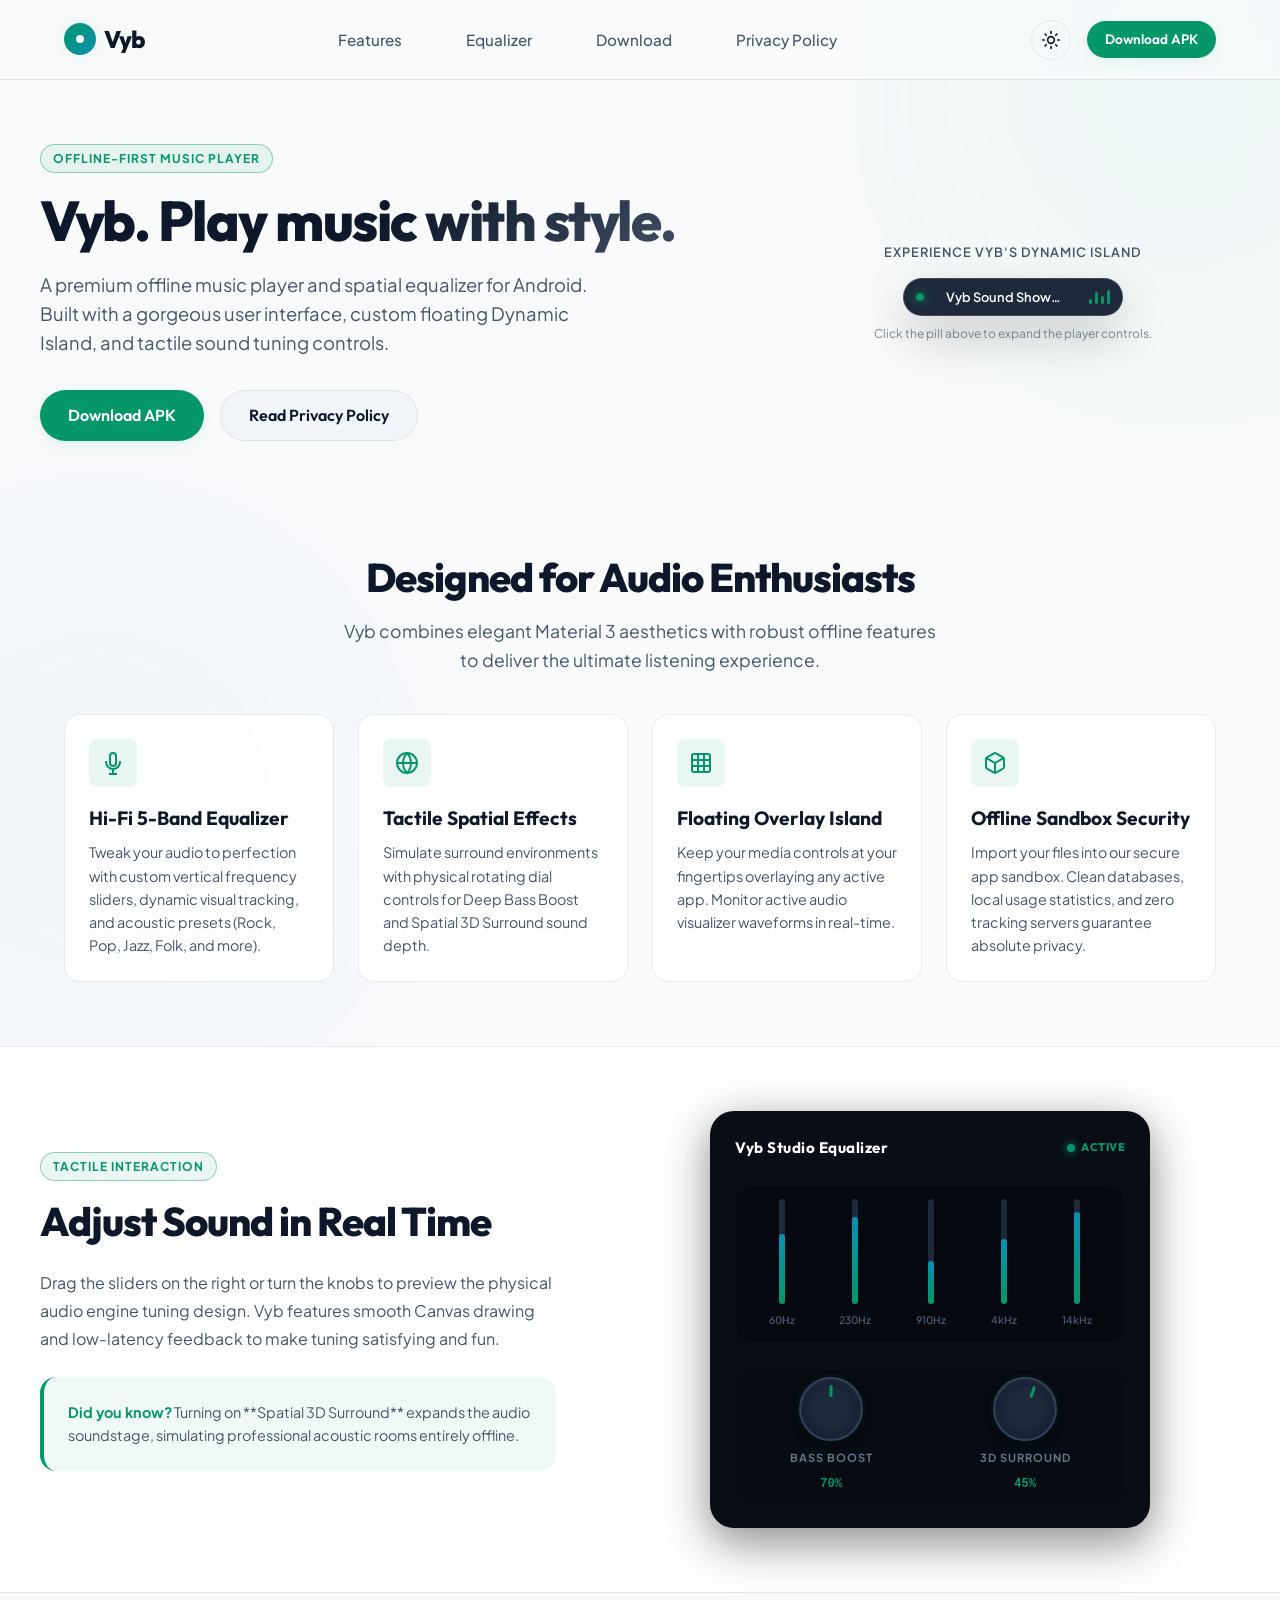
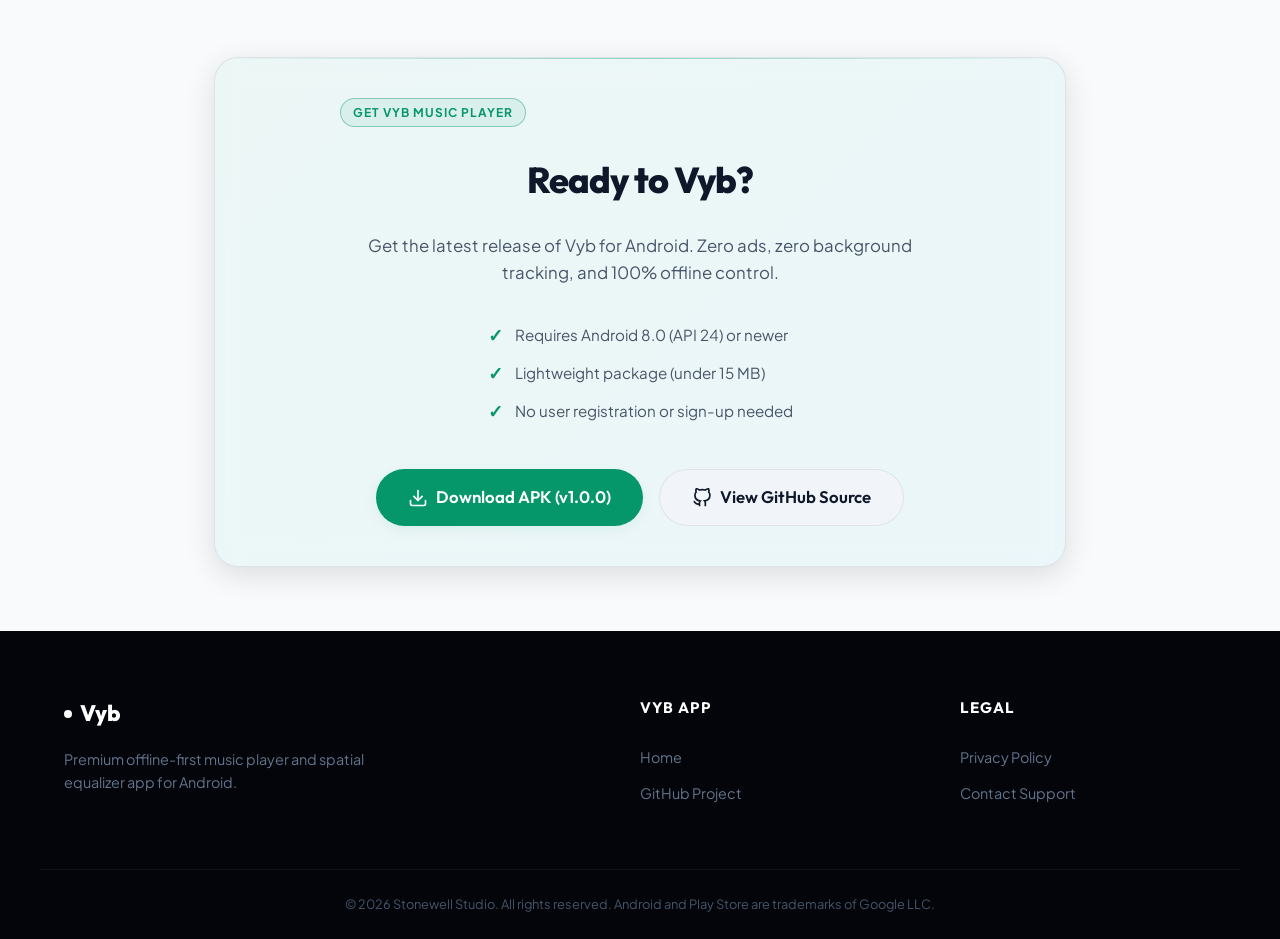
==== website/index.html @ 32787258 "feat: added landing page" ====
<!DOCTYPE html>
<html lang="en">
<head>
  <meta charset="UTF-8">
  <meta name="viewport" content="width=device-width, initial-scale=1.0">
  <title>Vyb - Sleek Offline Music Player for Android</title>
  <meta name="description" content="Experience premium offline audio playback on Android with Vyb. Features a custom system-wide Dynamic Island, 5-band EQ, 3D spatial surround, and smart local storage.">
  <link rel="preconnect" href="https://fonts.googleapis.com">
  <link rel="preconnect" href="https://fonts.gstatic.com" crossorigin>
  <link href="https://fonts.googleapis.com/css2?family=Outfit:wght@300;400;500;600;700;800&family=Plus+Jakarta+Sans:wght@300;400;500;600;700&display=swap" rel="stylesheet">
  <link rel="stylesheet" href="styles.css">
</head>
<body class="dark-theme">
  <!-- Glowing Background Accents -->
  <div class="glow-bg glow-primary" id="glow-primary"></div>
  <div class="glow-bg glow-secondary" id="glow-secondary"></div>

  <!-- Header Navigation -->
  <header class="site-header">
    <div class="nav-container">
      <a href="#" class="logo-container" id="logo-link">
        <div class="logo-icon">
          <span class="logo-dot"></span>
        </div>
        <span class="logo-text">Vyb</span>
      </a>
      <nav class="main-nav" aria-label="Main Navigation">
        <ul class="nav-links">
          <li><a href="#features" class="nav-link">Features</a></li>
          <li><a href="#interactive-eq" class="nav-link">Equalizer</a></li>
          <li><a href="#download" class="nav-link">Download</a></li>
          <li><a href="privacy.html" class="nav-link">Privacy Policy</a></li>
        </ul>
      </nav>
      <div class="nav-actions">
        <button id="theme-toggle" class="theme-toggle-btn" aria-label="Toggle Theme" title="Toggle Light/Dark Mode">
          <svg class="sun-icon" viewBox="0 0 24 24" fill="none" stroke="currentColor" stroke-width="2" stroke-linecap="round" stroke-linejoin="round">
            <circle cx="12" cy="12" r="4"></circle>
            <path d="M12 2v2M12 20v2M4.93 4.93l1.41 1.41M17.66 17.66l1.41 1.41M2 12h2M20 12h2M6.34 17.66l-1.41 1.41M19.07 4.93l-1.41 1.41"></path>
          </svg>
          <svg class="moon-icon" viewBox="0 0 24 24" fill="none" stroke="currentColor" stroke-width="2" stroke-linecap="round" stroke-linejoin="round">
            <path d="M12 3a6 6 0 0 0 9 9 9 9 0 1 1-9-9Z"></path>
          </svg>
        </button>
        <a href="#download" class="btn btn-primary btn-sm header-cta">Download APK</a>
      </div>
    </div>
  </header>

  <main class="main-content">
    <!-- Hero Section -->
    <section class="hero-section">
      <div class="hero-container">
        <div class="hero-text-content">
          <div class="badge">OFFLINE-FIRST MUSIC PLAYER</div>
          <h1 class="hero-title">Vyb. Play music with style.</h1>
          <p class="hero-subtitle">A premium offline music player and spatial equalizer for Android. Built with a gorgeous user interface, custom floating Dynamic Island, and tactile sound tuning controls.</p>
          <div class="hero-actions" style="display: flex; gap: var(--spacing-sm); margin-top: var(--spacing-sm);">
            <a href="#download" class="btn btn-primary btn-sm" style="padding: 12px 28px; font-size: 1rem;">Download APK</a>
            <a href="privacy.html" class="btn btn-secondary btn-sm" style="padding: 12px 28px; font-size: 1rem;">Read Privacy Policy</a>
          </div>
        </div>

        <!-- Dynamic Island Interactive Widget -->
        <div class="interactive-widget-container">
          <div class="widget-label">Experience Vyb's Dynamic Island</div>
          <div class="dynamic-island-wrapper">
            <div id="dynamic-island" class="dynamic-island compact" tabindex="0" role="button" aria-expanded="false" aria-label="Vyb Dynamic Island Player Controls">
              <!-- Compact State Content -->
              <div class="island-content compact-view">
                <span class="playing-dot"></span>
                <span class="now-playing-title">Vyb Sound Showcase.mp3</span>
                <div class="waveform">
                  <span class="bar bar-1"></span>
                  <span class="bar bar-2"></span>
                  <span class="bar bar-3"></span>
                  <span class="bar bar-4"></span>
                </div>
              </div>
              
              <!-- Expanded State Content -->
              <div class="island-content expanded-view">
                <div class="track-info">
                  <div class="track-artwork">
                    <svg viewBox="0 0 24 24" fill="none" stroke="currentColor" stroke-width="2" stroke-linecap="round" stroke-linejoin="round">
                      <path d="M9 18V5l12-2v13"></path>
                      <circle cx="6" cy="18" r="3"></circle>
                      <circle cx="18" cy="16" r="3"></circle>
                    </svg>
                  </div>
                  <div class="track-details">
                    <div class="track-title-expanded">Vyb Sound Showcase</div>
                    <div class="track-artist-expanded">Stonewell Studio</div>
                  </div>
                </div>
                
                <div class="playback-progress-container">
                  <span class="progress-time current">0:45</span>
                  <div class="progress-bar-track">
                    <div class="progress-bar-fill" style="width: 35%;"></div>
                  </div>
                  <span class="progress-time total">2:15</span>
                </div>

                <div class="player-controls">
                  <button class="player-btn" aria-label="Previous Track">
                    <svg viewBox="0 0 24 24" fill="none" stroke="currentColor" stroke-width="2" stroke-linecap="round" stroke-linejoin="round"><polygon points="19 20 9 12 19 4 19 20"></polygon><line x1="5" y1="19" x2="5" y2="5"></line></svg>
                  </button>
                  <button id="widget-play-pause" class="player-btn play-btn" aria-label="Play/Pause">
                    <svg class="play-icon" viewBox="0 0 24 24" fill="none" stroke="currentColor" stroke-width="2" stroke-linecap="round" stroke-linejoin="round"><polygon points="5 3 19 12 5 21 5 3"></polygon></svg>
                    <svg class="pause-icon hidden" viewBox="0 0 24 24" fill="none" stroke="currentColor" stroke-width="2" stroke-linecap="round" stroke-linejoin="round"><rect x="6" y="4" width="4" height="16"></rect><rect x="14" y="4" width="4" height="16"></rect></svg>
                  </button>
                  <button class="player-btn" aria-label="Next Track">
                    <svg viewBox="0 0 24 24" fill="none" stroke="currentColor" stroke-width="2" stroke-linecap="round" stroke-linejoin="round"><polygon points="5 4 15 12 5 20 5 4"></polygon><line x1="19" y1="5" x2="19" y2="19"></line></svg>
                  </button>
                </div>
              </div>
            </div>
            <p class="island-instruction">Click the pill above to expand the player controls.</p>
          </div>
        </div>
      </div>
    </section>

    <!-- Key Features Section -->
    <section id="features" class="landing-section" style="max-width: 1200px; margin: var(--spacing-xl) auto; padding: 0 var(--spacing-md);">
      <div style="text-align: center; margin-bottom: var(--spacing-lg);">
        <h2 style="font-family: var(--font-heading); font-size: 2.5rem; font-weight: 800; letter-spacing: -1px; margin-bottom: var(--spacing-xs);">Designed for Audio Enthusiasts</h2>
        <p style="color: var(--text-secondary); font-size: 1.1rem; max-width: 600px; margin: 0 auto;">Vyb combines elegant Material 3 aesthetics with robust offline features to deliver the ultimate listening experience.</p>
      </div>

      <div class="features-grid">
        <div class="feature-card">
          <div class="feature-icon">
            <svg viewBox="0 0 24 24" fill="none" stroke="currentColor" stroke-width="2"><path d="M12 2a3 3 0 0 0-3 3v7a3 3 0 0 0 6 0V5a3 3 0 0 0-3-3Z"></path><path d="M19 10v1a7 7 0 0 1-14 0v-1M12 19v4M8 23h8"></path></svg>
          </div>
          <h3>Hi-Fi 5-Band Equalizer</h3>
          <p>Tweak your audio to perfection with custom vertical frequency sliders, dynamic visual tracking, and acoustic presets (Rock, Pop, Jazz, Folk, and more).</p>
        </div>

        <div class="feature-card">
          <div class="feature-icon">
            <svg viewBox="0 0 24 24" fill="none" stroke="currentColor" stroke-width="2"><circle cx="12" cy="12" r="10"></circle><path d="M12 2a15.3 15.3 0 0 1 4 10 15.3 15.3 0 0 1-4 10 15.3 15.3 0 0 1-4-10 15.3 15.3 0 0 1 4-10z"></path><path d="M2 12h20"></path></svg>
          </div>
          <h3>Tactile Spatial Effects</h3>
          <p>Simulate surround environments with physical rotating dial controls for Deep Bass Boost and Spatial 3D Surround sound depth.</p>
        </div>

        <div class="feature-card">
          <div class="feature-icon">
            <svg viewBox="0 0 24 24" fill="none" stroke="currentColor" stroke-width="2"><rect x="3" y="3" width="18" height="18" rx="2" ry="2"></rect><line x1="9" y1="3" x2="9" y2="21"></line><line x1="15" y1="3" x2="15" y2="21"></line><line x1="3" y1="9" x2="21" y2="9"></line><line x1="3" y1="15" x2="21" y2="15"></line></svg>
          </div>
          <h3>Floating Overlay Island</h3>
          <p>Keep your media controls at your fingertips overlaying any active app. Monitor active audio visualizer waveforms in real-time.</p>
        </div>

        <div class="feature-card">
          <div class="feature-icon">
            <svg viewBox="0 0 24 24" fill="none" stroke="currentColor" stroke-width="2"><path d="M21 16V8a2 2 0 0 0-1-1.73l-7-4a2 2 0 0 0-2 0l-7 4A2 2 0 0 0 3 8v8a2 2 0 0 0 1 1.73l7 4a2 2 0 0 0 2 0l7-4A2 2 0 0 0 21 16z"></path><polyline points="3.27 6.96 12 12.01 20.73 6.96"></polyline><line x1="12" y1="22.08" x2="12" y2="12"></line></svg>
          </div>
          <h3>Offline Sandbox Security</h3>
          <p>Import your files into our secure app sandbox. Clean databases, local usage statistics, and zero tracking servers guarantee absolute privacy.</p>
        </div>
      </div>
    </section>

    <!-- Interactive Tuning Showcase -->
    <section id="interactive-eq" class="landing-section" style="background-color: var(--bg-card); border-top: 1px solid var(--border-color); border-bottom: 1px solid var(--border-color); padding: var(--spacing-xl) var(--spacing-md);">
      <div style="max-width: 1200px; margin: 0 auto; display: grid; grid-template-columns: 1fr 1.2fr; gap: var(--spacing-xl); align-items: center;">
        <div>
          <div class="badge">TACTILE INTERACTION</div>
          <h2 style="font-family: var(--font-heading); font-size: 2.5rem; font-weight: 800; letter-spacing: -1px; margin-top: var(--spacing-xs); margin-bottom: var(--spacing-sm);">Adjust Sound in Real Time</h2>
          <p style="color: var(--text-secondary); margin-bottom: var(--spacing-sm); line-height: 1.75;">Drag the sliders on the right or turn the knobs to preview the physical audio engine tuning design. Vyb features smooth Canvas drawing and low-latency feedback to make tuning satisfying and fun.</p>
          
          <div class="callout callout-info" style="margin-top: var(--spacing-md);">
            <strong>Did you know?</strong> Turning on **Spatial 3D Surround** expands the audio soundstage, simulating professional acoustic rooms entirely offline.
          </div>
        </div>

        <!-- Interactive EQ Console Widget -->
        <div class="eq-console-wrapper">
          <div class="eq-console">
            <div class="eq-console-header">
              <span>Vyb Studio Equalizer</span>
              <div class="eq-led-indicators">
                <span class="led led-active"></span>
                <span class="led-text">ACTIVE</span>
              </div>
            </div>

            <!-- Sliders -->
            <div class="eq-sliders-container">
              <div class="eq-slider-column">
                <div class="slider-track-vertical">
                  <input type="range" class="eq-slider" min="-12" max="12" value="4" orient="vertical" aria-label="60 Hertz Equalizer Slider">
                  <div class="slider-fill-vertical" style="height: 66.6%;"></div>
                </div>
                <span class="slider-label">60Hz</span>
              </div>

              <div class="eq-slider-column">
                <div class="slider-track-vertical">
                  <input type="range" class="eq-slider" min="-12" max="12" value="8" orient="vertical" aria-label="230 Hertz Equalizer Slider">
                  <div class="slider-fill-vertical" style="height: 83.3%;"></div>
                </div>
                <span class="slider-label">230Hz</span>
              </div>

              <div class="eq-slider-column">
                <div class="slider-track-vertical">
                  <input type="range" class="eq-slider" min="-12" max="12" value="-2" orient="vertical" aria-label="910 Hertz Equalizer Slider">
                  <div class="slider-fill-vertical" style="height: 41.6%;"></div>
                </div>
                <span class="slider-label">910Hz</span>
              </div>

              <div class="eq-slider-column">
                <div class="slider-track-vertical">
                  <input type="range" class="eq-slider" min="-12" max="12" value="3" orient="vertical" aria-label="4 KiloHertz Equalizer Slider">
                  <div class="slider-fill-vertical" style="height: 62.5%;"></div>
                </div>
                <span class="slider-label">4kHz</span>
              </div>

              <div class="eq-slider-column">
                <div class="slider-track-vertical">
                  <input type="range" class="eq-slider" min="-12" max="12" value="9" orient="vertical" aria-label="14 KiloHertz Equalizer Slider">
                  <div class="slider-fill-vertical" style="height: 87.5%;"></div>
                </div>
                <span class="slider-label">14kHz</span>
              </div>
            </div>

            <!-- Knobs -->
            <div class="eq-knobs-container">
              <div class="eq-knob-wrapper">
                <div class="rotary-knob-container">
                  <div class="rotary-knob" id="bass-knob" tabindex="0" role="slider" aria-valuenow="70" aria-valuemin="0" aria-valuemax="100" aria-label="Deep Bass Boost Knob">
                    <div class="knob-pointer"></div>
                  </div>
                  <div class="knob-glow"></div>
                </div>
                <span class="knob-title">BASS BOOST</span>
                <span class="knob-value" id="bass-value">70%</span>
              </div>

              <div class="eq-knob-wrapper">
                <div class="rotary-knob-container">
                  <div class="rotary-knob" id="spatial-knob" tabindex="0" role="slider" aria-valuenow="45" aria-valuemin="0" aria-valuemax="100" aria-label="Spatial 3D Surround Knob">
                    <div class="knob-pointer" style="transform: rotate(18deg);"></div>
                  </div>
                  <div class="knob-glow"></div>
                </div>
                <span class="knob-title">3D SURROUND</span>
                <span class="knob-value" id="spatial-value">45%</span>
              </div>
            </div>
          </div>
        </div>
      </div>
    </section>

    <!-- Download Section -->
    <section id="download" class="landing-section" style="max-width: 900px; margin: var(--spacing-xl) auto; padding: 0 var(--spacing-md);">
      <div class="download-container-card">
        <div class="download-content">
          <div class="badge">GET VYB MUSIC PLAYER</div>
          <h2>Ready to Vyb?</h2>
          <p>Get the latest release of Vyb for Android. Zero ads, zero background tracking, and 100% offline control.</p>
          
          <div class="download-features-bullets">
            <div class="bullet-item">
              <span class="bullet-check">✓</span>
              <span>Requires Android 8.0 (API 24) or newer</span>
            </div>
            <div class="bullet-item">
              <span class="bullet-check">✓</span>
              <span>Lightweight package (under 15 MB)</span>
            </div>
            <div class="bullet-item">
              <span class="bullet-check">✓</span>
              <span>No user registration or sign-up needed</span>
            </div>
          </div>

          <div class="download-buttons-group">
            <a href="https://github.com/stonewellstudio/vyb/releases/latest" class="btn btn-primary" style="padding: 14px 32px; font-size: 1.05rem;">
              <svg viewBox="0 0 24 24" fill="none" stroke="currentColor" stroke-width="2" stroke-linecap="round" stroke-linejoin="round" class="btn-icon" style="width: 20px; height: 20px;">
                <path d="M21 15v4a2 2 0 0 1-2 2H5a2 2 0 0 1-2-2v-4"></path>
                <polyline points="7 10 12 15 17 10"></polyline>
                <line x1="12" y1="15" x2="12" y2="3"></line>
              </svg>
              Download APK (v1.0.0)
            </a>
            <a href="https://github.com/stonewellstudio/vyb" target="_blank" rel="noopener" class="btn btn-secondary" style="padding: 14px 32px; font-size: 1.05rem;">
              <svg viewBox="0 0 24 24" fill="none" stroke="currentColor" stroke-width="2" class="btn-icon" style="width: 20px; height: 20px;"><path d="M9 19c-5 1.5-5-2.5-7-3m14 6v-3.87a3.37 3.37 0 0 0-.94-2.61c3.14-.35 6.44-1.54 6.44-7A5.44 5.44 0 0 0 20 4.77 5.07 5.07 0 0 0 19.91 1S18.73.65 16 2.48a13.38 13.38 0 0 0-7 0C6.27.65 5.09 1 5.09 1A5.07 5.07 0 0 0 5 4.77a5.44 5.44 0 0 0-1.5 3.78c0 5.42 3.3 6.61 6.44 7A3.37 3.37 0 0 0 9 18.13V22"></path></svg>
              View GitHub Source
            </a>
          </div>
        </div>
      </div>
    </section>
  </main>

  <footer class="site-footer">
    <div class="footer-container">
      <div class="footer-brand">
        <div class="footer-logo">
          <span class="logo-dot"></span>
          <span>Vyb</span>
        </div>
        <p class="footer-desc">Premium offline-first music player and spatial equalizer app for Android.</p>
      </div>
      <div class="footer-links-group">
        <h4 class="footer-title">Vyb App</h4>
        <ul class="footer-links">
          <li><a href="#">Home</a></li>
          <li><a href="https://github.com/stonewellstudio/vyb" target="_blank" rel="noopener">GitHub Project</a></li>
        </ul>
      </div>
      <div class="footer-links-group">
        <h4 class="footer-title">Legal</h4>
        <ul class="footer-links">
          <li><a href="privacy.html">Privacy Policy</a></li>
          <li><a href="privacy.html#contact">Contact Support</a></li>
        </ul>
      </div>
    </div>
    <div class="footer-bottom">
      <p>&copy; 2026 Stonewell Studio. All rights reserved. Android and Play Store are trademarks of Google LLC.</p>
    </div>
  </footer>

  <script src="app.js"></script>
</body>
</html>
---- website/styles.css ----
/* ==========================================================================
   Vyb Privacy Policy Stylesheet
   ========================================================================== */

/* Design Tokens & Theme Variables */
:root {
  /* Font Families */
  --font-heading: 'Outfit', sans-serif;
  --font-body: 'Plus Jakarta Sans', sans-serif;

  /* Spacing */
  --spacing-xs: 0.5rem;
  --spacing-sm: 1rem;
  --spacing-md: 1.5rem;
  --spacing-lg: 2.5rem;
  --spacing-xl: 4rem;

  /* Transitions */
  --transition-fast: 0.2s cubic-bezier(0.4, 0, 0.2, 1);
  --transition-normal: 0.3s cubic-bezier(0.4, 0, 0.2, 1);
  --transition-slow: 0.5s cubic-bezier(0.4, 0, 0.2, 1);

  /* Borders & Shadows */
  --border-radius-sm: 8px;
  --border-radius-md: 16px;
  --border-radius-lg: 24px;
  --border-radius-pill: 9999px;
  
  --shadow-sm: 0 2px 8px rgba(0, 0, 0, 0.05);
  --shadow-md: 0 8px 30px rgba(0, 0, 0, 0.12);
  --shadow-lg: 0 20px 50px rgba(0, 0, 0, 0.2);
}

/* Dark Theme Variables */
body.dark-theme {
  --bg-primary: #070a13;
  --bg-secondary: rgba(13, 19, 33, 0.7);
  --bg-tertiary: #131b2e;
  --bg-card: rgba(18, 26, 47, 0.4);
  --text-primary: #f8fafc;
  --text-secondary: #94a3b8;
  --accent-color: #10b981; /* Vyb Emerald Glow */
  --accent-secondary: #06b6d4; /* Cosmic Blue */
  --accent-glow: rgba(16, 185, 129, 0.15);
  --border-color: rgba(255, 255, 255, 0.06);
  --border-focus: rgba(16, 185, 129, 0.4);
  --header-bg: rgba(7, 10, 19, 0.75);
  --glow-1: rgba(16, 185, 129, 0.12);
  --glow-2: rgba(6, 182, 212, 0.12);
  --island-bg: #000000;
  --callout-info-bg: rgba(16, 185, 129, 0.05);
  --callout-warning-bg: rgba(245, 158, 11, 0.05);
  --warning-color: #f59e0b;
}

/* Light Theme Variables */
body.light-theme {
  --bg-primary: #f8fafc;
  --bg-secondary: rgba(255, 255, 255, 0.7);
  --bg-tertiary: #f1f5f9;
  --bg-card: rgba(255, 255, 255, 0.8);
  --text-primary: #0f172a;
  --text-secondary: #475569;
  --accent-color: #059669; /* Rich Emerald */
  --accent-secondary: #0891b2; /* Darker Cosmic Blue */
  --accent-glow: rgba(5, 150, 105, 0.08);
  --border-color: rgba(15, 23, 42, 0.08);
  --border-focus: rgba(5, 150, 105, 0.4);
  --header-bg: rgba(248, 250, 252, 0.8);
  --glow-1: rgba(5, 150, 105, 0.05);
  --glow-2: rgba(8, 145, 178, 0.05);
  --island-bg: #1e293b;
  --callout-info-bg: rgba(5, 150, 105, 0.05);
  --callout-warning-bg: rgba(217, 119, 6, 0.05);
  --warning-color: #d97706;
}

/* Base Styles & Reset */
* {
  box-sizing: border-box;
  margin: 0;
  padding: 0;
}

html {
  scroll-behavior: smooth;
  font-size: 16px;
}

body {
  font-family: var(--font-body);
  background-color: var(--bg-primary);
  color: var(--text-primary);
  line-height: 1.6;
  overflow-x: hidden;
  transition: background-color var(--transition-normal), color var(--transition-normal);
  padding-top: 80px; /* Header spacing */
}

/* Glow Background Elements */
.glow-bg {
  position: fixed;
  width: 500px;
  height: 500px;
  border-radius: 50%;
  filter: blur(120px);
  z-index: -1;
  pointer-events: none;
  opacity: 0.8;
  transition: background-color var(--transition-slow);
}

.glow-primary {
  top: -150px;
  right: -150px;
  background-color: var(--glow-1);
}

.glow-secondary {
  bottom: -150px;
  left: -150px;
  background-color: var(--glow-2);
}

/* Header & Navigation */
.site-header {
  position: fixed;
  top: 0;
  left: 0;
  right: 0;
  height: 80px;
  background-color: var(--header-bg);
  backdrop-filter: blur(16px);
  -webkit-backdrop-filter: blur(16px);
  border-bottom: 1px solid var(--border-color);
  z-index: 1000;
  transition: background-color var(--transition-normal), border-color var(--transition-normal);
}

.nav-container {
  max-width: 1200px;
  height: 100%;
  margin: 0 auto;
  padding: 0 var(--spacing-md);
  display: flex;
  justify-content: space-between;
  align-items: center;
}

.logo-container {
  display: flex;
  align-items: center;
  gap: var(--spacing-xs);
  text-decoration: none;
  color: var(--text-primary);
}

.logo-icon {
  width: 32px;
  height: 32px;
  border-radius: 50%;
  background: linear-gradient(135deg, var(--accent-color), var(--accent-secondary));
  position: relative;
  display: flex;
  align-items: center;
  justify-content: center;
  box-shadow: 0 0 15px var(--accent-glow);
}

.logo-dot {
  width: 8px;
  height: 8px;
  background-color: var(--bg-primary);
  border-radius: 50%;
}

.logo-text {
  font-family: var(--font-heading);
  font-weight: 800;
  font-size: 1.5rem;
  letter-spacing: -0.5px;
}

.main-nav {
  display: flex;
  align-items: center;
}

.nav-links {
  display: flex;
  gap: var(--spacing-lg);
  list-style: none;
}

.nav-link {
  color: var(--text-secondary);
  text-decoration: none;
  font-weight: 500;
  font-size: 0.95rem;
  transition: color var(--transition-fast);
  padding: 6px 12px;
  border-radius: var(--border-radius-sm);
}

.nav-link:hover {
  color: var(--text-primary);
  background-color: rgba(255, 255, 255, 0.04);
}

.nav-actions {
  display: flex;
  align-items: center;
  gap: var(--spacing-sm);
}

/* Theme Toggle Button */
.theme-toggle-btn {
  background: none;
  border: 1px solid var(--border-color);
  width: 40px;
  height: 40px;
  border-radius: 50%;
  cursor: pointer;
  display: flex;
  align-items: center;
  justify-content: center;
  color: var(--text-primary);
  transition: all var(--transition-fast);
}

.theme-toggle-btn:hover {
  border-color: var(--accent-color);
  background-color: var(--accent-glow);
  color: var(--accent-color);
}

.theme-toggle-btn svg {
  width: 20px;
  height: 20px;
}

body.dark-theme .sun-icon {
  display: none;
}
body.light-theme .moon-icon {
  display: none;
}

/* Buttons */
.btn {
  display: inline-flex;
  align-items: center;
  justify-content: center;
  font-family: var(--font-heading);
  font-weight: 600;
  text-decoration: none;
  border-radius: var(--border-radius-pill);
  cursor: pointer;
  transition: all var(--transition-fast);
  border: none;
}

.btn-primary {
  background-color: var(--accent-color);
  color: #ffffff;
  box-shadow: 0 4px 14px var(--accent-glow);
}

.btn-primary:hover {
  transform: translateY(-2px);
  box-shadow: 0 6px 20px rgba(16, 185, 129, 0.3);
  filter: brightness(1.1);
}

.btn-secondary {
  background-color: var(--bg-tertiary);
  color: var(--text-primary);
  border: 1px solid var(--border-color);
}

.btn-secondary:hover {
  background-color: var(--border-color);
  border-color: var(--text-secondary);
}

.btn-sm {
  padding: 8px 18px;
  font-size: 0.85rem;
}

.btn-block {
  display: flex;
  width: 100%;
  padding: 12px;
}

.btn-icon {
  width: 18px;
  height: 18px;
  margin-right: 8px;
}

/* Hero Section */
.hero-section {
  padding: var(--spacing-xl) var(--spacing-md) var(--spacing-lg);
  position: relative;
}

.hero-container {
  max-width: 1200px;
  margin: 0 auto;
  display: grid;
  grid-template-columns: 1.2fr 0.8fr;
  align-items: center;
  gap: var(--spacing-xl);
}

.hero-text-content {
  display: flex;
  flex-direction: column;
  gap: var(--spacing-sm);
}

.badge {
  display: inline-flex;
  align-self: flex-start;
  background-color: var(--accent-glow);
  color: var(--accent-color);
  border: 1px solid var(--border-focus);
  padding: 4px 12px;
  border-radius: var(--border-radius-pill);
  font-size: 0.75rem;
  font-weight: 700;
  text-transform: uppercase;
  letter-spacing: 1px;
}

.hero-title {
  font-family: var(--font-heading);
  font-size: 3.5rem;
  font-weight: 800;
  line-height: 1.15;
  letter-spacing: -1.5px;
  background: linear-gradient(135deg, var(--text-primary) 50%, var(--text-secondary));
  -webkit-background-clip: text;
  -webkit-text-fill-color: transparent;
}

.hero-subtitle {
  font-size: 1.15rem;
  color: var(--text-secondary);
  max-width: 550px;
}

.meta-info {
  display: flex;
  align-items: center;
  gap: var(--spacing-xs);
  font-size: 0.85rem;
  color: var(--text-secondary);
  margin-top: var(--spacing-sm);
}

.divider {
  opacity: 0.3;
}

/* Dynamic Island Interactive Widget */
.interactive-widget-container {
  display: flex;
  flex-direction: column;
  align-items: center;
  justify-content: center;
  gap: var(--spacing-sm);
}

.widget-label {
  font-size: 0.8rem;
  text-transform: uppercase;
  letter-spacing: 1px;
  color: var(--text-secondary);
  font-weight: 600;
}

.dynamic-island-wrapper {
  display: flex;
  flex-direction: column;
  align-items: center;
  width: 100%;
}

.dynamic-island {
  width: 220px;
  height: 38px;
  background-color: var(--island-bg);
  border-radius: var(--border-radius-pill);
  border: 1px solid rgba(255, 255, 255, 0.15);
  box-shadow: var(--shadow-lg), 0 0 0 4px rgba(255, 255, 255, 0.03);
  overflow: hidden;
  transition: all var(--transition-slow);
  cursor: pointer;
  user-select: none;
  outline: none;
}

.dynamic-island:hover {
  transform: scale(1.02);
  box-shadow: var(--shadow-lg), 0 0 15px var(--accent-glow);
}

.dynamic-island:focus-visible {
  border-color: var(--accent-color);
}

/* Compact State */
.island-content.compact-view {
  width: 100%;
  height: 100%;
  display: flex;
  align-items: center;
  justify-content: space-between;
  padding: 0 12px;
  opacity: 1;
  transition: opacity var(--transition-fast);
}

.playing-dot {
  width: 8px;
  height: 8px;
  background-color: var(--accent-color);
  border-radius: 50%;
  box-shadow: 0 0 10px var(--accent-color);
  animation: pulse-dot 1.5s infinite ease-in-out;
}

.now-playing-title {
  color: #ffffff;
  font-size: 0.8rem;
  font-weight: 600;
  max-width: 120px;
  white-space: nowrap;
  overflow: hidden;
  text-overflow: ellipsis;
}

.waveform {
  display: flex;
  align-items: flex-end;
  gap: 3px;
  height: 14px;
}

.waveform .bar {
  width: 3px;
  height: 100%;
  background-color: var(--accent-color);
  border-radius: 3px;
  transform-origin: bottom;
  animation: bounce 0.8s ease-in-out infinite alternate;
}

.waveform.paused .bar {
  animation-play-state: paused;
  height: 3px !important;
}

.waveform .bar-1 { animation-delay: 0.1s; height: 40%; }
.waveform .bar-2 { animation-delay: 0.4s; height: 90%; }
.waveform .bar-3 { animation-delay: 0.2s; height: 60%; }
.waveform .bar-4 { animation-delay: 0.5s; height: 100%; }

/* Expanded State */
.dynamic-island.expanded {
  width: 320px;
  height: 180px;
  border-radius: var(--border-radius-md);
  padding: var(--spacing-sm);
  cursor: default;
}

.dynamic-island.expanded:hover {
  transform: none;
}

.island-content.expanded-view {
  display: flex;
  flex-direction: column;
  height: 100%;
  justify-content: space-between;
  opacity: 0;
  pointer-events: none;
  transition: opacity var(--transition-fast);
}

.dynamic-island.expanded .island-content.compact-view {
  display: none;
  opacity: 0;
}

.dynamic-island.expanded .island-content.expanded-view {
  opacity: 1;
  pointer-events: auto;
}

.track-info {
  display: flex;
  align-items: center;
  gap: 12px;
}

.track-artwork {
  width: 48px;
  height: 48px;
  background-color: #1e293b;
  border-radius: var(--border-radius-sm);
  display: flex;
  align-items: center;
  justify-content: center;
  color: var(--accent-color);
  border: 1px solid rgba(255, 255, 255, 0.1);
}

.track-artwork svg {
  width: 24px;
  height: 24px;
}

.track-details {
  display: flex;
  flex-direction: column;
}

.track-title-expanded {
  color: #ffffff;
  font-family: var(--font-heading);
  font-weight: 700;
  font-size: 0.95rem;
}

.track-artist-expanded {
  color: #94a3b8;
  font-size: 0.8rem;
}

.playback-progress-container {
  display: flex;
  align-items: center;
  gap: 8px;
  width: 100%;
}

.progress-time {
  font-size: 0.7rem;
  color: #64748b;
  font-family: monospace;
}

.progress-bar-track {
  flex: 1;
  height: 4px;
  background-color: #334155;
  border-radius: 2px;
  position: relative;
  overflow: hidden;
}

.progress-bar-fill {
  height: 100%;
  background: linear-gradient(90deg, var(--accent-color), var(--accent-secondary));
  border-radius: 2px;
  width: 0;
  transition: width 1s linear;
}

.player-controls {
  display: flex;
  align-items: center;
  justify-content: center;
  gap: var(--spacing-md);
}

.player-btn {
  background: none;
  border: none;
  color: #94a3b8;
  cursor: pointer;
  display: flex;
  align-items: center;
  justify-content: center;
  transition: color var(--transition-fast), transform var(--transition-fast);
}

.player-btn:hover {
  color: #ffffff;
  transform: scale(1.1);
}

.player-btn svg {
  width: 20px;
  height: 20px;
}

.player-btn.play-btn {
  width: 36px;
  height: 36px;
  border-radius: 50%;
  background-color: #ffffff;
  color: #000000;
}

.player-btn.play-btn:hover {
  background-color: var(--accent-color);
  color: #ffffff;
  transform: scale(1.08);
}

.player-btn.play-btn svg {
  width: 16px;
  height: 16px;
}

.hidden {
  display: none !important;
}

.island-instruction {
  font-size: 0.75rem;
  color: var(--text-secondary);
  margin-top: 8px;
  opacity: 0.7;
}

/* Two-column Layout styling */
.policy-layout {
  max-width: 1200px;
  margin: var(--spacing-lg) auto;
  padding: 0 var(--spacing-md);
  display: grid;
  grid-template-columns: 280px 1fr;
  gap: var(--spacing-xl);
}

/* Sidebar Navigation */
.sidebar-navigation {
  position: relative;
}

.sticky-card {
  position: sticky;
  top: 100px;
  background-color: var(--bg-secondary);
  border: 1px solid var(--border-color);
  border-radius: var(--border-radius-md);
  padding: var(--spacing-md);
  backdrop-filter: blur(12px);
  -webkit-backdrop-filter: blur(12px);
  display: flex;
  flex-direction: column;
  gap: var(--spacing-md);
  box-shadow: var(--shadow-sm);
}

.sidebar-title {
  font-family: var(--font-heading);
  font-size: 1.15rem;
  font-weight: 700;
  letter-spacing: -0.5px;
}

.toc-list {
  list-style: none;
  display: flex;
  flex-direction: column;
  gap: 8px;
}

.toc-link {
  color: var(--text-secondary);
  text-decoration: none;
  font-size: 0.9rem;
  font-weight: 500;
  display: block;
  padding: 8px 12px;
  border-radius: var(--border-radius-sm);
  transition: all var(--transition-fast);
  border-left: 2px solid transparent;
}

.toc-link:hover {
  color: var(--text-primary);
  background-color: rgba(255, 255, 255, 0.03);
}

.toc-link.active {
  color: var(--accent-color);
  background-color: var(--accent-glow);
  border-left-color: var(--accent-color);
  font-weight: 600;
}

/* Search Bar styling */
.search-container {
  position: relative;
  margin-bottom: var(--spacing-md);
  display: flex;
  align-items: center;
}

.search-icon {
  position: absolute;
  left: 16px;
  width: 18px;
  height: 18px;
  color: var(--text-secondary);
  pointer-events: none;
}

#policy-search {
  width: 100%;
  padding: 14px 44px 14px 48px;
  background-color: var(--bg-secondary);
  border: 1px solid var(--border-color);
  border-radius: var(--border-radius-md);
  color: var(--text-primary);
  font-family: var(--font-body);
  font-size: 0.95rem;
  transition: all var(--transition-fast);
  backdrop-filter: blur(12px);
  -webkit-backdrop-filter: blur(12px);
}

#policy-search:focus {
  outline: none;
  border-color: var(--accent-color);
  box-shadow: 0 0 0 3px var(--accent-glow);
}

.clear-search-btn {
  position: absolute;
  right: 16px;
  background: none;
  border: none;
  color: var(--text-secondary);
  font-size: 1.5rem;
  cursor: pointer;
  display: flex;
  align-items: center;
  justify-content: center;
}

.clear-search-btn:hover {
  color: var(--text-primary);
}

.search-status {
  padding: 8px 12px;
  background-color: var(--bg-tertiary);
  border: 1px solid var(--border-color);
  border-radius: var(--border-radius-sm);
  font-size: 0.85rem;
  margin-bottom: var(--spacing-md);
  color: var(--text-secondary);
}

/* Policy Content Cards */
.policy-sections-wrapper {
  display: flex;
  flex-direction: column;
  gap: var(--spacing-lg);
}

.policy-section {
  background-color: var(--bg-card);
  border: 1px solid var(--border-color);
  border-radius: var(--border-radius-md);
  padding: var(--spacing-lg);
  display: flex;
  gap: var(--spacing-md);
  transition: all var(--transition-normal);
}

.policy-section:hover {
  border-color: rgba(255, 255, 255, 0.12);
  transform: translateY(-2px);
}

.section-icon-wrapper {
  width: 44px;
  height: 44px;
  border-radius: var(--border-radius-sm);
  background-color: var(--accent-glow);
  color: var(--accent-color);
  display: flex;
  align-items: center;
  justify-content: center;
  flex-shrink: 0;
}

.section-icon-wrapper svg {
  width: 22px;
  height: 22px;
}

.section-content {
  display: flex;
  flex-direction: column;
  gap: var(--spacing-sm);
}

.section-content h2 {
  font-family: var(--font-heading);
  font-size: 1.5rem;
  font-weight: 700;
  letter-spacing: -0.5px;
}

.section-content p {
  color: var(--text-secondary);
  font-size: 0.95rem;
  line-height: 1.7;
}

.section-content p strong {
  color: var(--text-primary);
}

/* Lists styling */
.styled-list {
  list-style: none;
  display: flex;
  flex-direction: column;
  gap: var(--spacing-sm);
  margin-top: 4px;
}

.styled-list li {
  position: relative;
  padding-left: 20px;
  color: var(--text-secondary);
  font-size: 0.95rem;
}

.styled-list li::before {
  content: "";
  position: absolute;
  left: 0;
  top: 10px;
  width: 6px;
  height: 6px;
  border-radius: 50%;
  background-color: var(--accent-color);
}

.styled-list strong {
  color: var(--text-primary);
}

/* Callout Elements */
.callout {
  padding: var(--spacing-md);
  border-radius: var(--border-radius-md);
  border-left: 4px solid;
  margin: var(--spacing-sm) 0;
  font-size: 0.9rem;
}

.callout-info {
  background-color: var(--callout-info-bg);
  border-left-color: var(--accent-color);
  color: var(--text-secondary);
}

.callout-info strong {
  color: var(--accent-color);
}

.callout-warning {
  background-color: var(--callout-warning-bg);
  border-left-color: var(--warning-color);
  color: var(--text-secondary);
}

.callout-warning strong {
  color: var(--warning-color);
}

/* Permission Card grid */
.permission-grid {
  display: grid;
  grid-template-columns: 1fr;
  gap: var(--spacing-sm);
  margin-top: var(--spacing-sm);
}

.permission-card {
  background-color: var(--bg-primary);
  border: 1px solid var(--border-color);
  border-radius: var(--border-radius-sm);
  padding: var(--spacing-md);
  display: flex;
  flex-direction: column;
  gap: var(--spacing-xs);
}

.permission-header {
  display: flex;
  justify-content: space-between;
  align-items: center;
}

.permission-header h3 {
  font-size: 1rem;
  font-weight: 700;
  order: 1;
}

.permission-badge {
  order: 2;
  font-size: 0.7rem;
  font-weight: 700;
  text-transform: uppercase;
  color: var(--accent-color);
  background-color: var(--accent-glow);
  padding: 2px 8px;
  border-radius: var(--border-radius-pill);
}

.permission-card p {
  font-size: 0.85rem;
}

/* Contact Card styling */
.contact-card {
  background-color: var(--bg-primary);
  border: 1px solid var(--border-color);
  border-radius: var(--border-radius-md);
  padding: var(--spacing-md);
  display: flex;
  flex-direction: column;
  gap: var(--spacing-sm);
  margin-top: 4px;
}

.contact-item {
  display: flex;
  justify-content: space-between;
  border-bottom: 1px solid var(--border-color);
  padding-bottom: var(--spacing-xs);
}

.contact-item:last-child {
  border-bottom: none;
  padding-bottom: 0;
}

.contact-label {
  font-weight: 600;
  color: var(--text-primary);
  font-size: 0.9rem;
}

.contact-value {
  color: var(--text-secondary);
  font-size: 0.9rem;
}

.contact-value a {
  color: var(--accent-color);
  text-decoration: none;
  font-weight: 600;
}

.contact-value a:hover {
  text-decoration: underline;
}

/* Highlight search effect */
.highlight {
  background-color: rgba(245, 158, 11, 0.3);
  color: var(--text-primary);
  border-radius: 2px;
  padding: 0 2px;
}

/* FAQs Section with Accordion */
.faqs-section {
  max-width: 800px;
  margin: var(--spacing-xl) auto;
  padding: 0 var(--spacing-md);
}

.section-header-center {
  text-align: center;
  margin-bottom: var(--spacing-lg);
  display: flex;
  flex-direction: column;
  gap: var(--spacing-xs);
}

.faq-section-title {
  font-family: var(--font-heading);
  font-size: 2.25rem;
  font-weight: 800;
  letter-spacing: -1px;
}

.faq-section-subtitle {
  color: var(--text-secondary);
  font-size: 1.05rem;
}

.accordion-container {
  display: flex;
  flex-direction: column;
  gap: var(--spacing-sm);
}

.accordion-item {
  background-color: var(--bg-card);
  border: 1px solid var(--border-color);
  border-radius: var(--border-radius-md);
  overflow: hidden;
  transition: border-color var(--transition-normal);
}

.accordion-item:hover {
  border-color: rgba(255, 255, 255, 0.12);
}

.accordion-trigger {
  width: 100%;
  padding: var(--spacing-md);
  background: none;
  border: none;
  color: var(--text-primary);
  text-align: left;
  font-family: var(--font-heading);
  font-size: 1.05rem;
  font-weight: 600;
  display: flex;
  justify-content: space-between;
  align-items: center;
  cursor: pointer;
  outline: none;
}

.accordion-trigger:focus-visible {
  background-color: var(--accent-glow);
}

.chevron-icon {
  width: 20px;
  height: 20px;
  color: var(--text-secondary);
  transition: transform var(--transition-normal);
}

.accordion-trigger[aria-expanded="true"] .chevron-icon {
  transform: rotate(180deg);
  color: var(--accent-color);
}

.accordion-content {
  max-height: 0;
  overflow: hidden;
  transition: max-height var(--transition-normal) ease-out;
  background-color: rgba(0, 0, 0, 0.1);
}

.accordion-content p {
  padding: var(--spacing-md);
  color: var(--text-secondary);
  font-size: 0.95rem;
  line-height: 1.6;
}

/* Site Footer */
.site-footer {
  background-color: #03050a;
  border-top: 1px solid var(--border-color);
  padding: var(--spacing-xl) 0 var(--spacing-md);
  margin-top: var(--spacing-xl);
}

.footer-container {
  max-width: 1200px;
  margin: 0 auto;
  padding: 0 var(--spacing-md);
  display: grid;
  grid-template-columns: 2fr 1fr 1fr;
  gap: var(--spacing-xl);
  margin-bottom: var(--spacing-xl);
}

.footer-brand {
  display: flex;
  flex-direction: column;
  gap: var(--spacing-sm);
}

.footer-logo {
  display: flex;
  align-items: center;
  gap: var(--spacing-xs);
  font-family: var(--font-heading);
  font-weight: 800;
  font-size: 1.4rem;
  color: #ffffff;
}

.footer-desc {
  color: #64748b;
  font-size: 0.9rem;
  max-width: 320px;
}

.footer-title {
  font-family: var(--font-heading);
  color: #ffffff;
  font-size: 0.95rem;
  font-weight: 700;
  text-transform: uppercase;
  letter-spacing: 1px;
  margin-bottom: var(--spacing-md);
}

.footer-links {
  list-style: none;
  display: flex;
  flex-direction: column;
  gap: 10px;
}

.footer-links a {
  color: #64748b;
  text-decoration: none;
  font-size: 0.9rem;
  transition: color var(--transition-fast);
}

.footer-links a:hover {
  color: #ffffff;
}

.footer-bottom {
  max-width: 1200px;
  margin: 0 auto;
  padding: var(--spacing-md) var(--spacing-md) 0;
  border-top: 1px solid rgba(255, 255, 255, 0.05);
  display: flex;
  justify-content: center;
  text-align: center;
}

.footer-bottom p {
  color: #475569;
  font-size: 0.8rem;
}

/* Animations */
@keyframes bounce {
  0% {
    transform: scaleY(0.3);
  }
  100% {
    transform: scaleY(1);
  }
}

@keyframes pulse-dot {
  0% {
    transform: scale(0.9);
    opacity: 0.6;
  }
  50% {
    transform: scale(1.1);
    opacity: 1;
    box-shadow: 0 0 14px var(--accent-color);
  }
  100% {
    transform: scale(0.9);
    opacity: 0.6;
  }
}

/* Responsive Styles */
@media (max-width: 992px) {
  .hero-container {
    grid-template-columns: 1fr;
    text-align: center;
    gap: var(--spacing-lg);
  }
  
  .badge {
    align-self: center;
  }
  
  .hero-subtitle {
    margin: 0 auto;
  }
  
  .meta-info {
    justify-content: center;
  }
  
  .policy-layout {
    grid-template-columns: 1fr;
  }
  
  .sidebar-navigation {
    display: none; /* Hide TOC on mobile/tablet for simpler UI */
  }
}

@media (max-width: 768px) {
  html {
    font-size: 14px;
  }
  
  body {
    padding-top: 70px;
  }
  
  .site-header {
    height: 70px;
  }
  
  .nav-links {
    display: none; /* simple mobile design */
  }
  
  .hero-title {
    font-size: 2.5rem;
  }
  
  .footer-container {
    grid-template-columns: 1fr;
    gap: var(--spacing-lg);
  }
}

/* Print Styling */
@media print {
  body {
    background-color: #ffffff;
    color: #000000;
    padding-top: 0;
  }
  
  .glow-bg, .site-header, .sidebar-navigation, .search-container, .interactive-widget-container, .theme-toggle-btn, .header-cta, .faqs-section, .site-footer {
    display: none !important;
  }
  
  .policy-layout {
    grid-template-columns: 1fr;
    margin: 0;
    padding: 0;
  }
  
  .policy-section {
    background: none !important;
    border: none !important;
    padding: var(--spacing-sm) 0 !important;
    page-break-inside: avoid;
  }
  
  .section-icon-wrapper {
    display: none !important;
  }
}

/* ==========================================================================
   Landing Page Specific Styles
   ========================================================================== */

/* Features Grid */
.features-grid {
  display: grid;
  grid-template-columns: repeat(auto-fit, minmax(240px, 1fr));
  gap: var(--spacing-md);
  margin-top: var(--spacing-lg);
}

.feature-card {
  background-color: var(--bg-card);
  border: 1px solid var(--border-color);
  border-radius: var(--border-radius-md);
  padding: var(--spacing-md);
  transition: all var(--transition-normal);
  display: flex;
  flex-direction: column;
  gap: var(--spacing-xs);
}

.feature-card:hover {
  border-color: rgba(255, 255, 255, 0.12);
  transform: translateY(-4px);
  box-shadow: var(--shadow-md), 0 0 15px var(--accent-glow);
}

.feature-icon {
  width: 48px;
  height: 48px;
  border-radius: var(--border-radius-sm);
  background-color: var(--accent-glow);
  color: var(--accent-color);
  display: flex;
  align-items: center;
  justify-content: center;
  margin-bottom: var(--spacing-xs);
}

.feature-icon svg {
  width: 24px;
  height: 24px;
}

.feature-card h3 {
  font-family: var(--font-heading);
  font-size: 1.2rem;
  font-weight: 700;
}

.feature-card p {
  color: var(--text-secondary);
  font-size: 0.9rem;
  line-height: 1.6;
}

/* Equalizer Console Demo */
.eq-console-wrapper {
  width: 100%;
  display: flex;
  justify-content: center;
}

.eq-console {
  width: 100%;
  max-width: 440px;
  background-color: #090d16;
  border: 1px solid var(--border-color);
  border-radius: var(--border-radius-lg);
  padding: var(--spacing-md);
  display: flex;
  flex-direction: column;
  gap: var(--spacing-md);
  box-shadow: var(--shadow-lg), 0 10px 40px rgba(0, 0, 0, 0.3);
}

.eq-console-header {
  display: flex;
  justify-content: space-between;
  align-items: center;
  font-family: var(--font-heading);
  font-size: 0.95rem;
  font-weight: 700;
  color: #ffffff;
  letter-spacing: 0.5px;
}

.eq-led-indicators {
  display: flex;
  align-items: center;
  gap: 6px;
}

.led {
  width: 8px;
  height: 8px;
  border-radius: 50%;
  background-color: #475569;
}

.led.led-active {
  background-color: var(--accent-color);
  box-shadow: 0 0 8px var(--accent-color);
  animation: pulse-dot 2s infinite ease-in-out;
}

.led-text {
  font-size: 0.7rem;
  font-weight: 800;
  color: var(--accent-color);
  letter-spacing: 0.5px;
}

.eq-sliders-container {
  display: flex;
  justify-content: space-around;
  height: 160px;
  padding: 14px 10px;
  background-color: rgba(0, 0, 0, 0.25);
  border-radius: var(--border-radius-md);
  border: 1px solid rgba(255, 255, 255, 0.03);
}

.eq-slider-column {
  display: flex;
  flex-direction: column;
  align-items: center;
  gap: 8px;
  height: 100%;
}

.slider-track-vertical {
  flex: 1;
  width: 6px;
  background-color: #1e293b;
  border-radius: 3px;
  position: relative;
  display: flex;
  justify-content: center;
}

.slider-fill-vertical {
  position: absolute;
  bottom: 0;
  left: 0;
  right: 0;
  background: linear-gradient(to top, var(--accent-color), var(--accent-secondary));
  border-radius: 3px;
  pointer-events: none;
}

.eq-slider {
  position: absolute;
  top: 0;
  bottom: 0;
  left: -10px;
  right: -10px;
  width: 26px;
  height: 100%;
  opacity: 0;
  cursor: ns-resize;
  -webkit-appearance: slider-vertical;
  margin: 0;
}

.slider-label {
  font-size: 0.65rem;
  color: var(--text-secondary);
  font-weight: 600;
}

.eq-knobs-container {
  display: flex;
  justify-content: space-around;
  padding: var(--spacing-xs) 0;
  background-color: rgba(0, 0, 0, 0.15);
  border-radius: var(--border-radius-md);
  border: 1px solid rgba(255, 255, 255, 0.02);
}

.eq-knob-wrapper {
  display: flex;
  flex-direction: column;
  align-items: center;
  gap: 8px;
}

.rotary-knob-container {
  position: relative;
  width: 64px;
  height: 64px;
}

.rotary-knob {
  width: 64px;
  height: 64px;
  border-radius: 50%;
  background: radial-gradient(circle, #1e293b 40%, #0f172a 100%);
  border: 2px solid #334155;
  position: relative;
  cursor: grab;
  outline: none;
  box-shadow: inset 0 2px 4px rgba(255, 255, 255, 0.05), 0 4px 10px rgba(0, 0, 0, 0.4);
}

.rotary-knob:active {
  cursor: grabbing;
}

.knob-pointer {
  position: absolute;
  top: 6px;
  left: 50%;
  width: 3px;
  height: 12px;
  background-color: var(--accent-color);
  border-radius: 2px;
  transform: translateX(-50%);
  transform-origin: 1.5px 26px; /* Rotates relative to knob center */
}

.knob-glow {
  position: absolute;
  top: -2px;
  left: -2px;
  right: -2px;
  bottom: -2px;
  border-radius: 50%;
  border: 2px solid var(--accent-color);
  opacity: 0.12;
  pointer-events: none;
  filter: blur(2px);
}

.knob-title {
  font-size: 0.7rem;
  font-weight: 700;
  color: #64748b;
  letter-spacing: 1px;
}

.knob-value {
  font-size: 0.75rem;
  font-weight: 700;
  color: var(--accent-color);
  font-family: monospace;
}

/* Download Card */
.download-container-card {
  background: linear-gradient(135deg, rgba(16, 185, 129, 0.05) 0%, rgba(6, 182, 212, 0.05) 100%);
  border: 1px solid var(--border-color);
  border-radius: var(--border-radius-lg);
  padding: var(--spacing-lg);
  text-align: center;
  backdrop-filter: blur(12px);
  -webkit-backdrop-filter: blur(12px);
  position: relative;
  overflow: hidden;
  box-shadow: var(--shadow-md);
}

.download-container-card::before {
  content: "";
  position: absolute;
  top: 0;
  left: 0;
  right: 0;
  height: 1px;
  background: linear-gradient(90deg, transparent, var(--border-focus), transparent);
}

.download-content {
  display: flex;
  flex-direction: column;
  gap: var(--spacing-md);
  align-items: center;
  max-width: 600px;
  margin: 0 auto;
}

.download-content h2 {
  font-family: var(--font-heading);
  font-size: 2.25rem;
  font-weight: 800;
  letter-spacing: -1px;
}

.download-content p {
  color: var(--text-secondary);
  font-size: 1.05rem;
}

.download-features-bullets {
  display: flex;
  flex-direction: column;
  gap: 10px;
  text-align: left;
  margin: 10px 0;
}

.bullet-item {
  display: flex;
  align-items: center;
  gap: 12px;
  font-size: 0.95rem;
  color: var(--text-secondary);
}

.bullet-check {
  color: var(--accent-color);
  font-weight: 800;
  font-size: 1.1rem;
}

.download-buttons-group {
  display: flex;
  gap: var(--spacing-sm);
  flex-wrap: wrap;
  justify-content: center;
  margin-top: 10px;
}
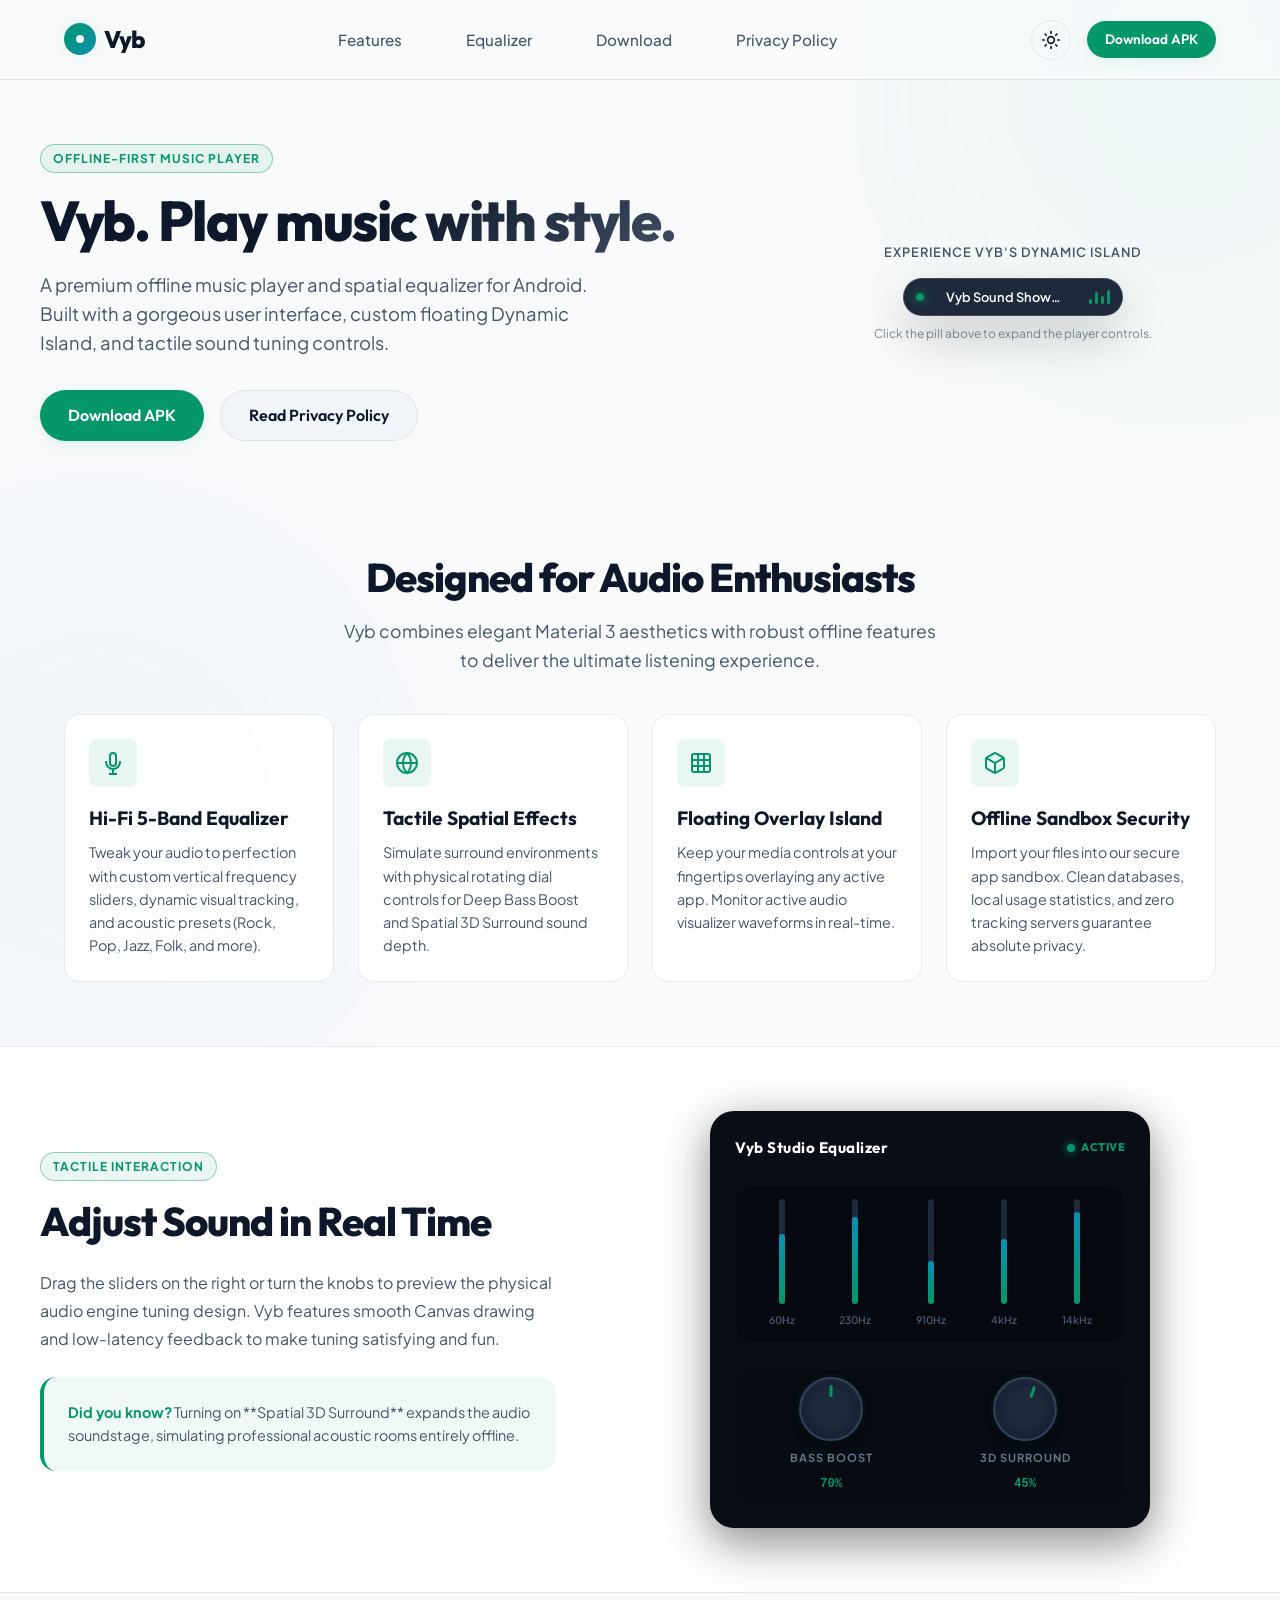
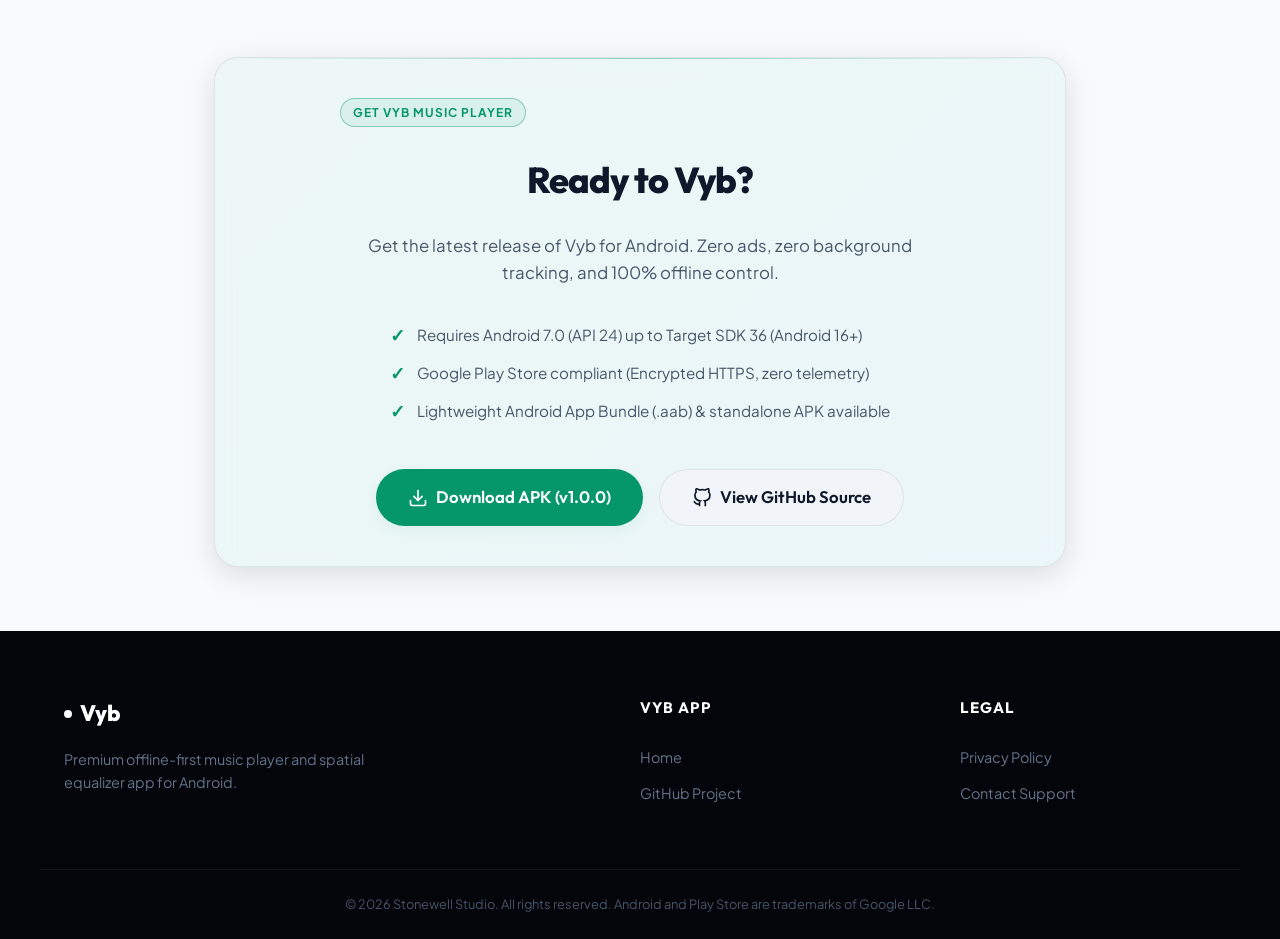
==== commit b305ab50: "refactor: website & privacy" ====
--- a/website/index.html
+++ b/website/index.html
@@ -271,15 +271,15 @@
           <div class="download-features-bullets">
             <div class="bullet-item">
               <span class="bullet-check">✓</span>
-              <span>Requires Android 8.0 (API 24) or newer</span>
+              <span>Requires Android 7.0 (API 24) up to Target SDK 36 (Android 16+)</span>
             </div>
             <div class="bullet-item">
               <span class="bullet-check">✓</span>
-              <span>Lightweight package (under 15 MB)</span>
+              <span>Google Play Store compliant (Encrypted HTTPS, zero telemetry)</span>
             </div>
             <div class="bullet-item">
               <span class="bullet-check">✓</span>
-              <span>No user registration or sign-up needed</span>
+              <span>Lightweight Android App Bundle (.aab) & standalone APK available</span>
             </div>
           </div>
 
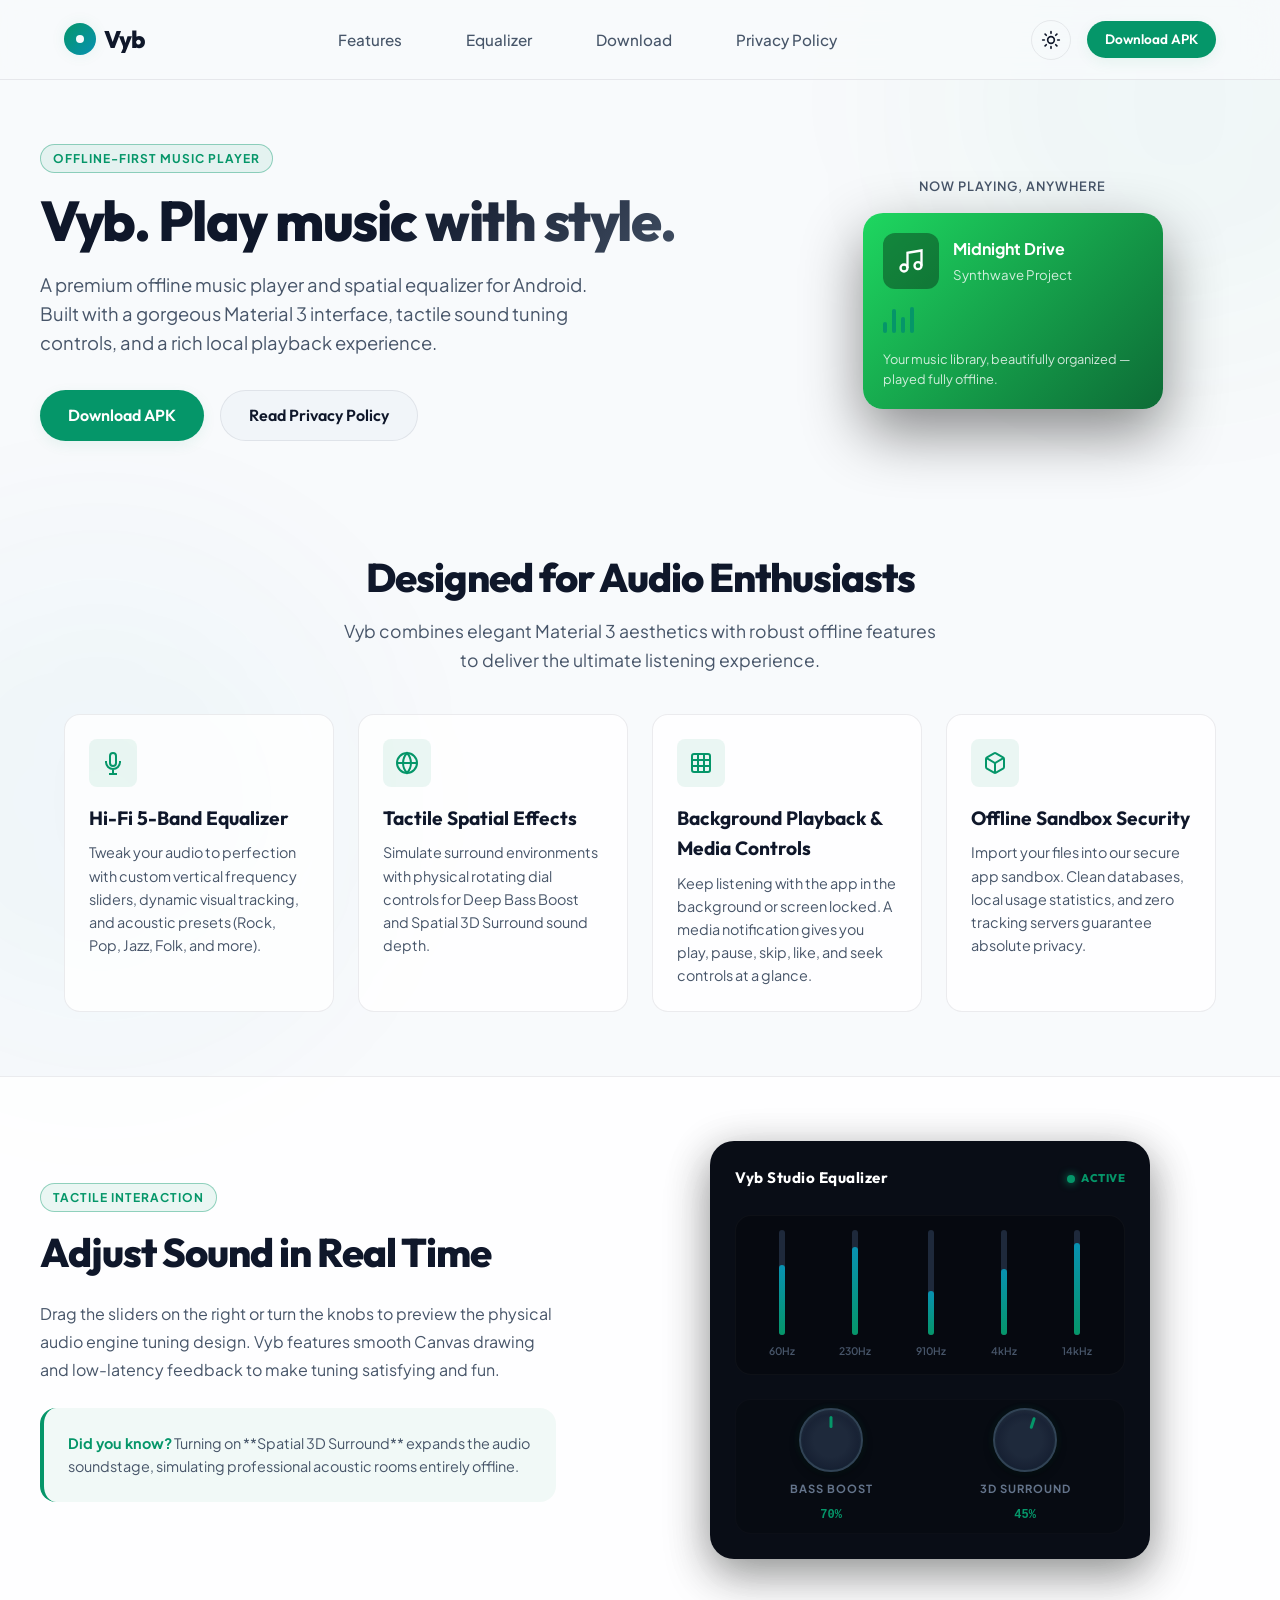
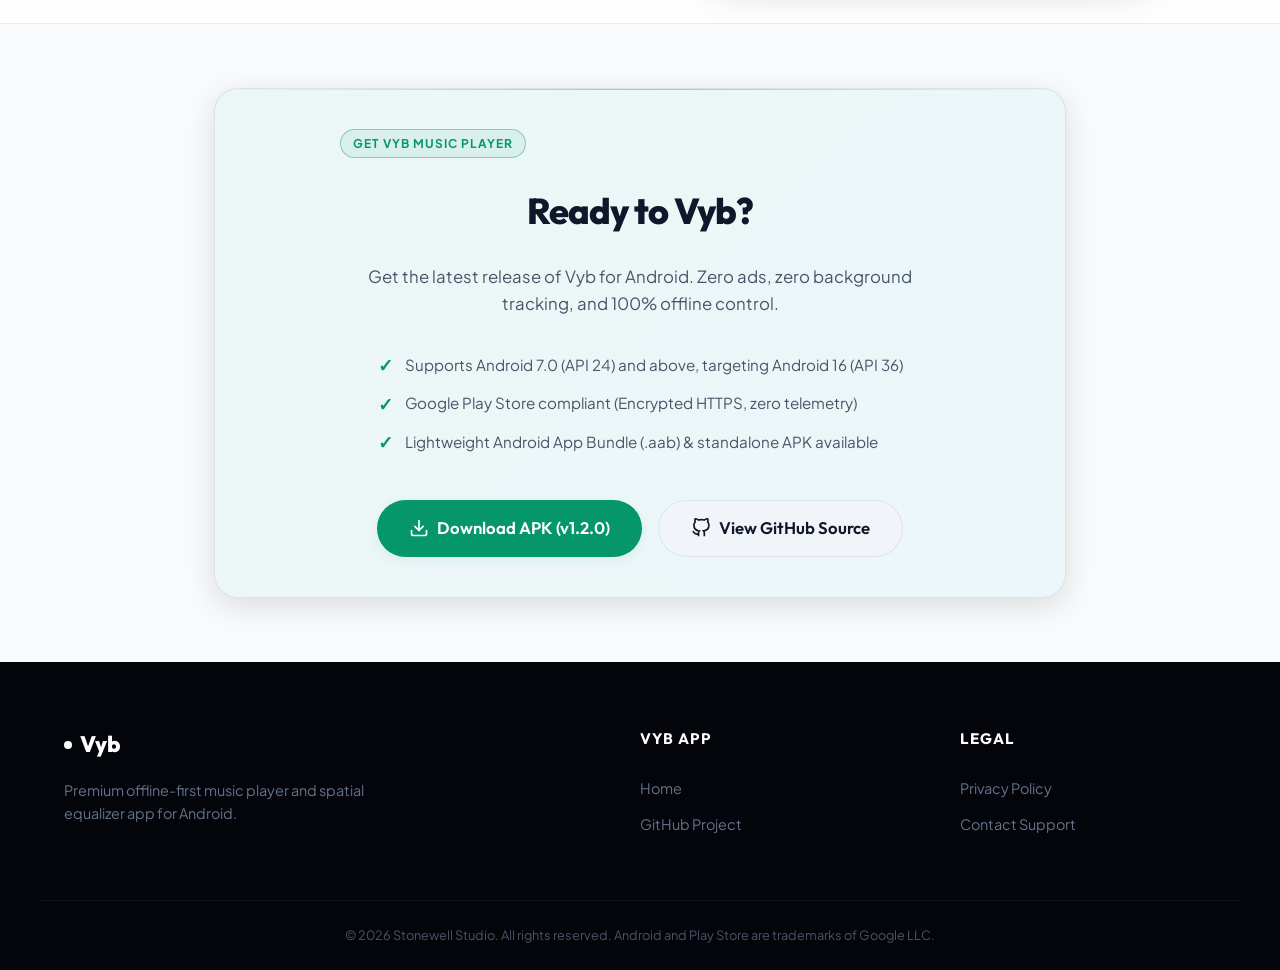
==== commit 50612efe: "refactor: upgrade sdk and fix Play Store policy compliance" ====
--- a/website/index.html
+++ b/website/index.html
@@ -4,7 +4,7 @@
   <meta charset="UTF-8">
   <meta name="viewport" content="width=device-width, initial-scale=1.0">
   <title>Vyb - Sleek Offline Music Player for Android</title>
-  <meta name="description" content="Experience premium offline audio playback on Android with Vyb. Features a custom system-wide Dynamic Island, 5-band EQ, 3D spatial surround, and smart local storage.">
+  <meta name="description" content="Experience premium offline audio playback on Android with Vyb. Features a 5-band EQ, 3D spatial surround, sleep timer, smart playlists, and fully offline local storage.">
   <link rel="preconnect" href="https://fonts.googleapis.com">
   <link rel="preconnect" href="https://fonts.gstatic.com" crossorigin>
   <link href="https://fonts.googleapis.com/css2?family=Outfit:wght@300;400;500;600;700;800&family=Plus+Jakarta+Sans:wght@300;400;500;600;700&display=swap" rel="stylesheet">
@@ -54,69 +54,33 @@
         <div class="hero-text-content">
           <div class="badge">OFFLINE-FIRST MUSIC PLAYER</div>
           <h1 class="hero-title">Vyb. Play music with style.</h1>
-          <p class="hero-subtitle">A premium offline music player and spatial equalizer for Android. Built with a gorgeous user interface, custom floating Dynamic Island, and tactile sound tuning controls.</p>
+          <p class="hero-subtitle">A premium offline music player and spatial equalizer for Android. Built with a gorgeous Material 3 interface, tactile sound tuning controls, and a rich local playback experience.</p>
           <div class="hero-actions" style="display: flex; gap: var(--spacing-sm); margin-top: var(--spacing-sm);">
             <a href="#download" class="btn btn-primary btn-sm" style="padding: 12px 28px; font-size: 1rem;">Download APK</a>
             <a href="privacy.html" class="btn btn-secondary btn-sm" style="padding: 12px 28px; font-size: 1rem;">Read Privacy Policy</a>
           </div>
         </div>
 
-        <!-- Dynamic Island Interactive Widget -->
+        <!-- Now Playing Showcase -->
         <div class="interactive-widget-container">
-          <div class="widget-label">Experience Vyb's Dynamic Island</div>
-          <div class="dynamic-island-wrapper">
-            <div id="dynamic-island" class="dynamic-island compact" tabindex="0" role="button" aria-expanded="false" aria-label="Vyb Dynamic Island Player Controls">
-              <!-- Compact State Content -->
-              <div class="island-content compact-view">
-                <span class="playing-dot"></span>
-                <span class="now-playing-title">Vyb Sound Showcase.mp3</span>
-                <div class="waveform">
-                  <span class="bar bar-1"></span>
-                  <span class="bar bar-2"></span>
-                  <span class="bar bar-3"></span>
-                  <span class="bar bar-4"></span>
-                </div>
-              </div>
-              
-              <!-- Expanded State Content -->
-              <div class="island-content expanded-view">
-                <div class="track-info">
-                  <div class="track-artwork">
-                    <svg viewBox="0 0 24 24" fill="none" stroke="currentColor" stroke-width="2" stroke-linecap="round" stroke-linejoin="round">
-                      <path d="M9 18V5l12-2v13"></path>
-                      <circle cx="6" cy="18" r="3"></circle>
-                      <circle cx="18" cy="16" r="3"></circle>
-                    </svg>
-                  </div>
-                  <div class="track-details">
-                    <div class="track-title-expanded">Vyb Sound Showcase</div>
-                    <div class="track-artist-expanded">Stonewell Studio</div>
-                  </div>
-                </div>
-                
-                <div class="playback-progress-container">
-                  <span class="progress-time current">0:45</span>
-                  <div class="progress-bar-track">
-                    <div class="progress-bar-fill" style="width: 35%;"></div>
-                  </div>
-                  <span class="progress-time total">2:15</span>
-                </div>
-
-                <div class="player-controls">
-                  <button class="player-btn" aria-label="Previous Track">
-                    <svg viewBox="0 0 24 24" fill="none" stroke="currentColor" stroke-width="2" stroke-linecap="round" stroke-linejoin="round"><polygon points="19 20 9 12 19 4 19 20"></polygon><line x1="5" y1="19" x2="5" y2="5"></line></svg>
-                  </button>
-                  <button id="widget-play-pause" class="player-btn play-btn" aria-label="Play/Pause">
-                    <svg class="play-icon" viewBox="0 0 24 24" fill="none" stroke="currentColor" stroke-width="2" stroke-linecap="round" stroke-linejoin="round"><polygon points="5 3 19 12 5 21 5 3"></polygon></svg>
-                    <svg class="pause-icon hidden" viewBox="0 0 24 24" fill="none" stroke="currentColor" stroke-width="2" stroke-linecap="round" stroke-linejoin="round"><rect x="6" y="4" width="4" height="16"></rect><rect x="14" y="4" width="4" height="16"></rect></svg>
-                  </button>
-                  <button class="player-btn" aria-label="Next Track">
-                    <svg viewBox="0 0 24 24" fill="none" stroke="currentColor" stroke-width="2" stroke-linecap="round" stroke-linejoin="round"><polygon points="5 4 15 12 5 20 5 4"></polygon><line x1="19" y1="5" x2="19" y2="19"></line></svg>
-                  </button>
-                </div>
-              </div>
-            </div>
-            <p class="island-instruction">Click the pill above to expand the player controls.</p>
+          <div class="widget-label">Now Playing, Anywhere</div>
+          <div class="now-playing-card" style="width: 300px; background: linear-gradient(135deg, #1ed760, #0d6b36); border-radius: 20px; padding: 20px; box-shadow: 0 24px 60px rgba(0,0,0,.45);">
+            <div style="display:flex; align-items:center; gap:14px;">
+              <div style="width:56px;height:56px;border-radius:12px;background:rgba(0,0,0,.35);display:flex;align-items:center;justify-content:center;flex-shrink:0;">
+                <svg viewBox="0 0 24 24" fill="none" stroke="#ffffff" stroke-width="2" style="width:28px;height:28px;"><path d="M9 18V5l12-2v13"></path><circle cx="6" cy="18" r="3"></circle><circle cx="18" cy="16" r="3"></circle></svg>
+              </div>
+              <div style="min-width:0; flex:1;">
+                <div style="color:#ffffff; font-weight:700; font-size:1rem; white-space:nowrap; overflow:hidden; text-overflow:ellipsis;">Midnight Drive</div>
+                <div style="color:rgba(255,255,255,.8); font-size:.83rem; margin-top:2px;">Synthwave Project</div>
+              </div>
+            </div>
+            <div class="waveform" style="margin-top:18px; height:26px; gap:5px;">
+              <span class="bar bar-1" style="width:4px; border-radius:2px;"></span>
+              <span class="bar bar-2" style="width:4px; border-radius:2px;"></span>
+              <span class="bar bar-3" style="width:4px; border-radius:2px;"></span>
+              <span class="bar bar-4" style="width:4px; border-radius:2px;"></span>
+            </div>
+            <div style="color:rgba(255,255,255,.8); font-size:.8rem; margin-top:16px;">Your music library, beautifully organized — played fully offline.</div>
           </div>
         </div>
       </div>
@@ -150,8 +114,8 @@
           <div class="feature-icon">
             <svg viewBox="0 0 24 24" fill="none" stroke="currentColor" stroke-width="2"><rect x="3" y="3" width="18" height="18" rx="2" ry="2"></rect><line x1="9" y1="3" x2="9" y2="21"></line><line x1="15" y1="3" x2="15" y2="21"></line><line x1="3" y1="9" x2="21" y2="9"></line><line x1="3" y1="15" x2="21" y2="15"></line></svg>
           </div>
-          <h3>Floating Overlay Island</h3>
-          <p>Keep your media controls at your fingertips overlaying any active app. Monitor active audio visualizer waveforms in real-time.</p>
+          <h3>Background Playback &amp; Media Controls</h3>
+          <p>Keep listening with the app in the background or screen locked. A media notification gives you play, pause, skip, like, and seek controls at a glance.</p>
         </div>
 
         <div class="feature-card">
@@ -271,7 +235,7 @@
           <div class="download-features-bullets">
             <div class="bullet-item">
               <span class="bullet-check">✓</span>
-              <span>Requires Android 7.0 (API 24) up to Target SDK 36 (Android 16+)</span>
+              <span>Supports Android 7.0 (API 24) and above, targeting Android 16 (API 36)</span>
             </div>
             <div class="bullet-item">
               <span class="bullet-check">✓</span>
@@ -290,7 +254,7 @@
                 <polyline points="7 10 12 15 17 10"></polyline>
                 <line x1="12" y1="15" x2="12" y2="3"></line>
               </svg>
-              Download APK (v1.0.0)
+              Download APK (v1.2.0)
             </a>
             <a href="https://github.com/stonewellstudio/vyb" target="_blank" rel="noopener" class="btn btn-secondary" style="padding: 14px 32px; font-size: 1.05rem;">
               <svg viewBox="0 0 24 24" fill="none" stroke="currentColor" stroke-width="2" class="btn-icon" style="width: 20px; height: 20px;"><path d="M9 19c-5 1.5-5-2.5-7-3m14 6v-3.87a3.37 3.37 0 0 0-.94-2.61c3.14-.35 6.44-1.54 6.44-7A5.44 5.44 0 0 0 20 4.77 5.07 5.07 0 0 0 19.91 1S18.73.65 16 2.48a13.38 13.38 0 0 0-7 0C6.27.65 5.09 1 5.09 1A5.07 5.07 0 0 0 5 4.77a5.44 5.44 0 0 0-1.5 3.78c0 5.42 3.3 6.61 6.44 7A3.37 3.37 0 0 0 9 18.13V22"></path></svg>
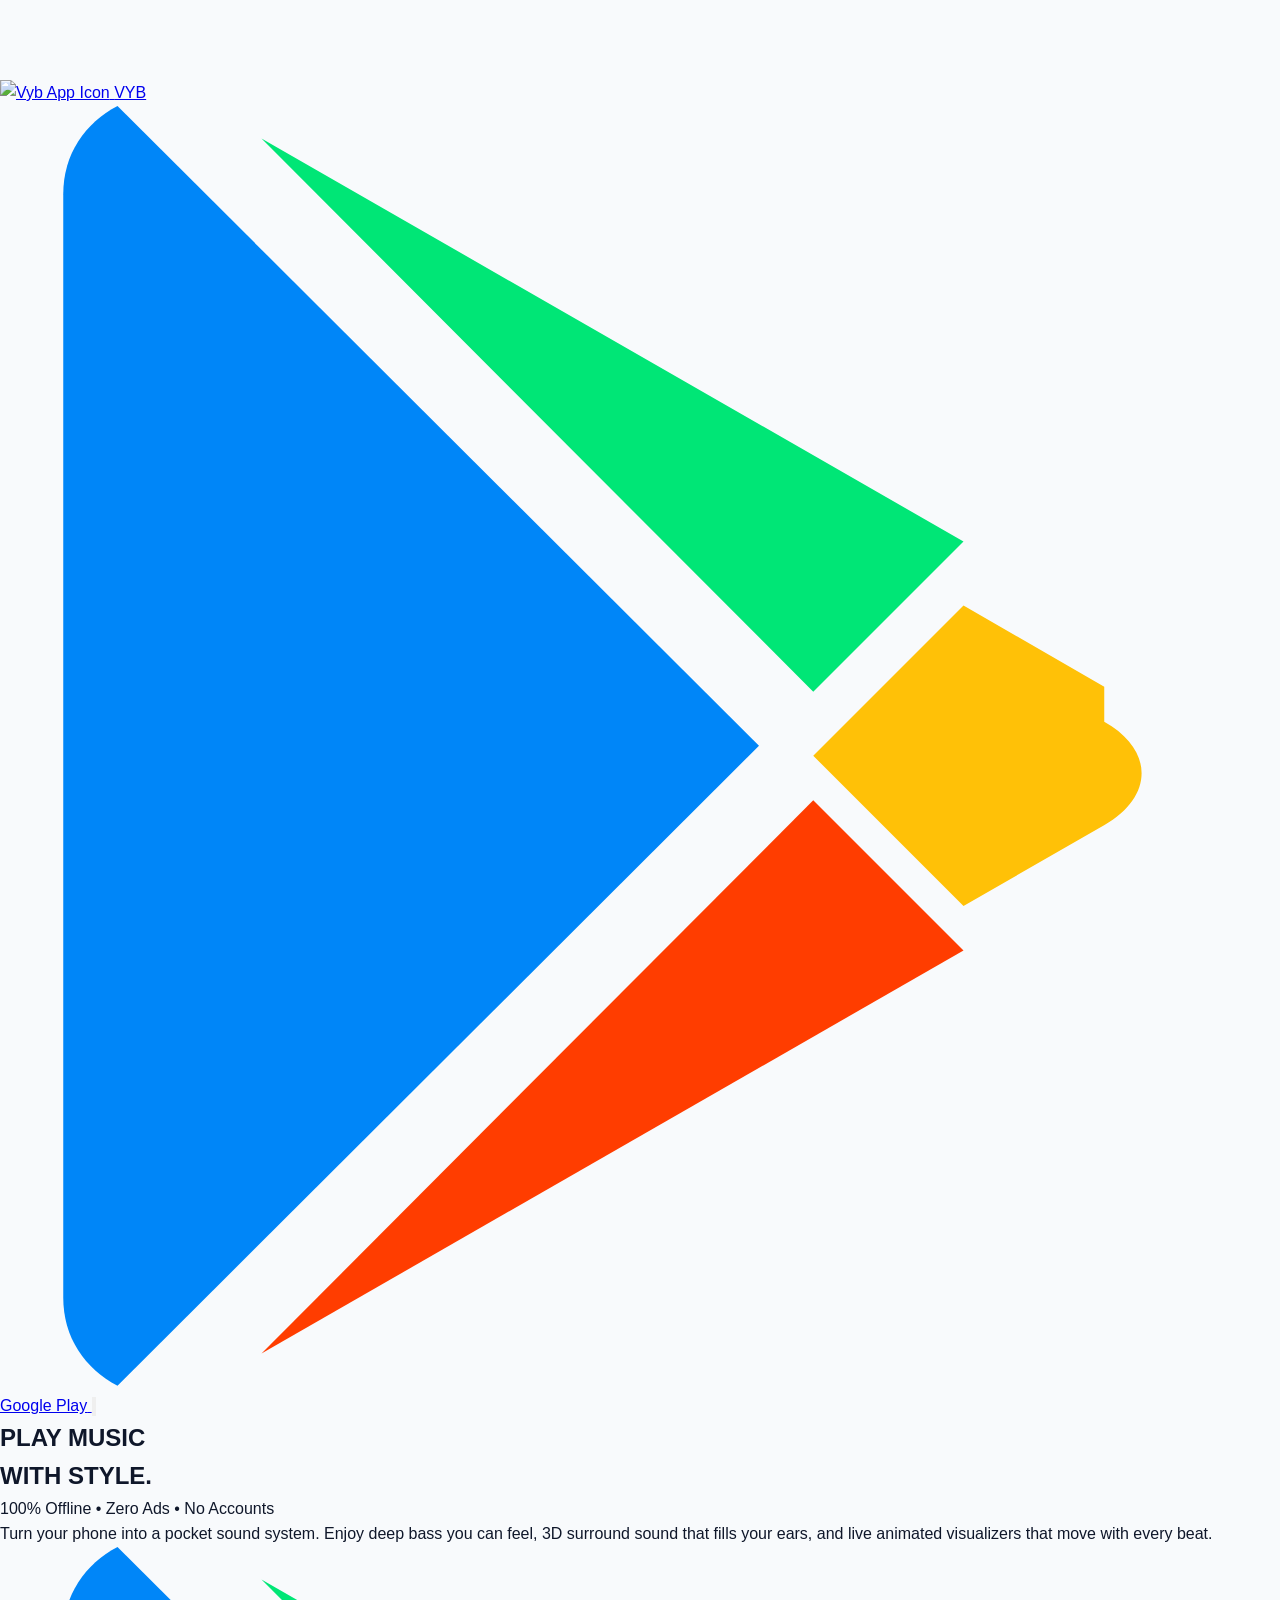
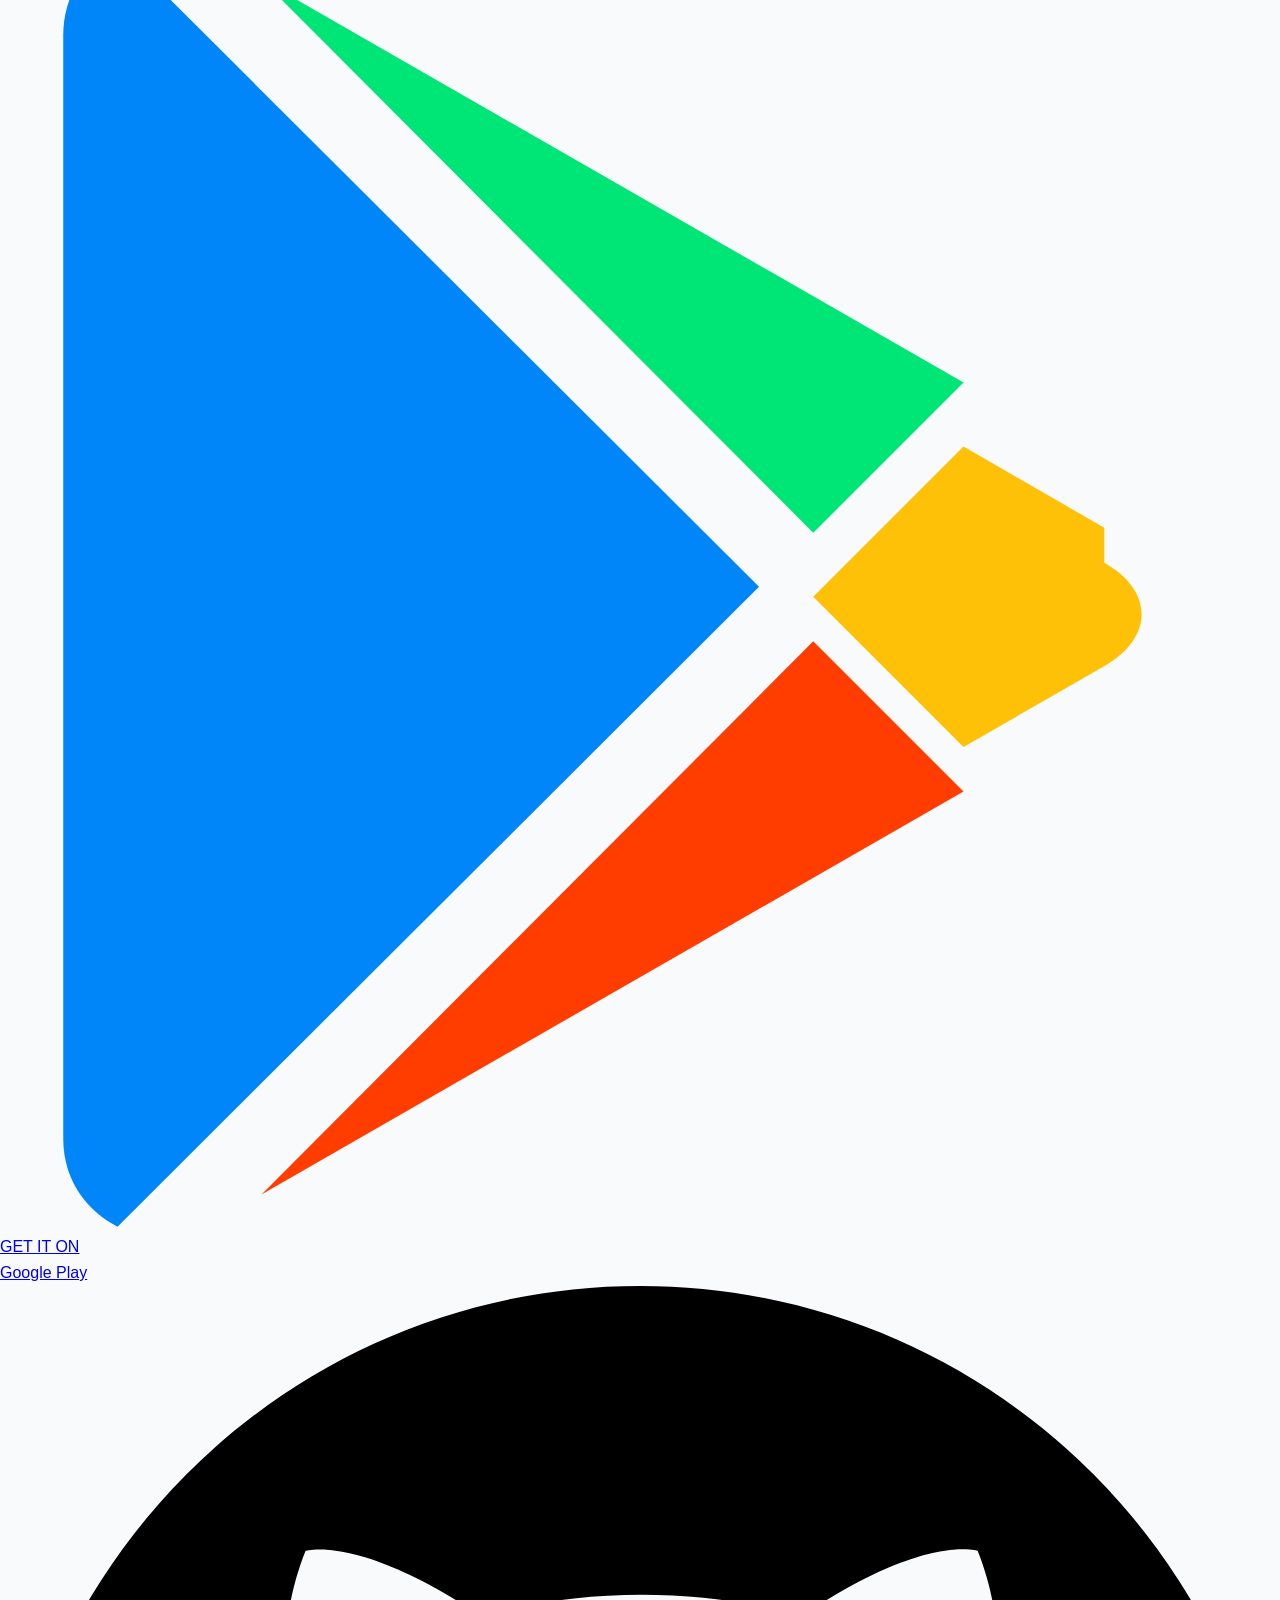
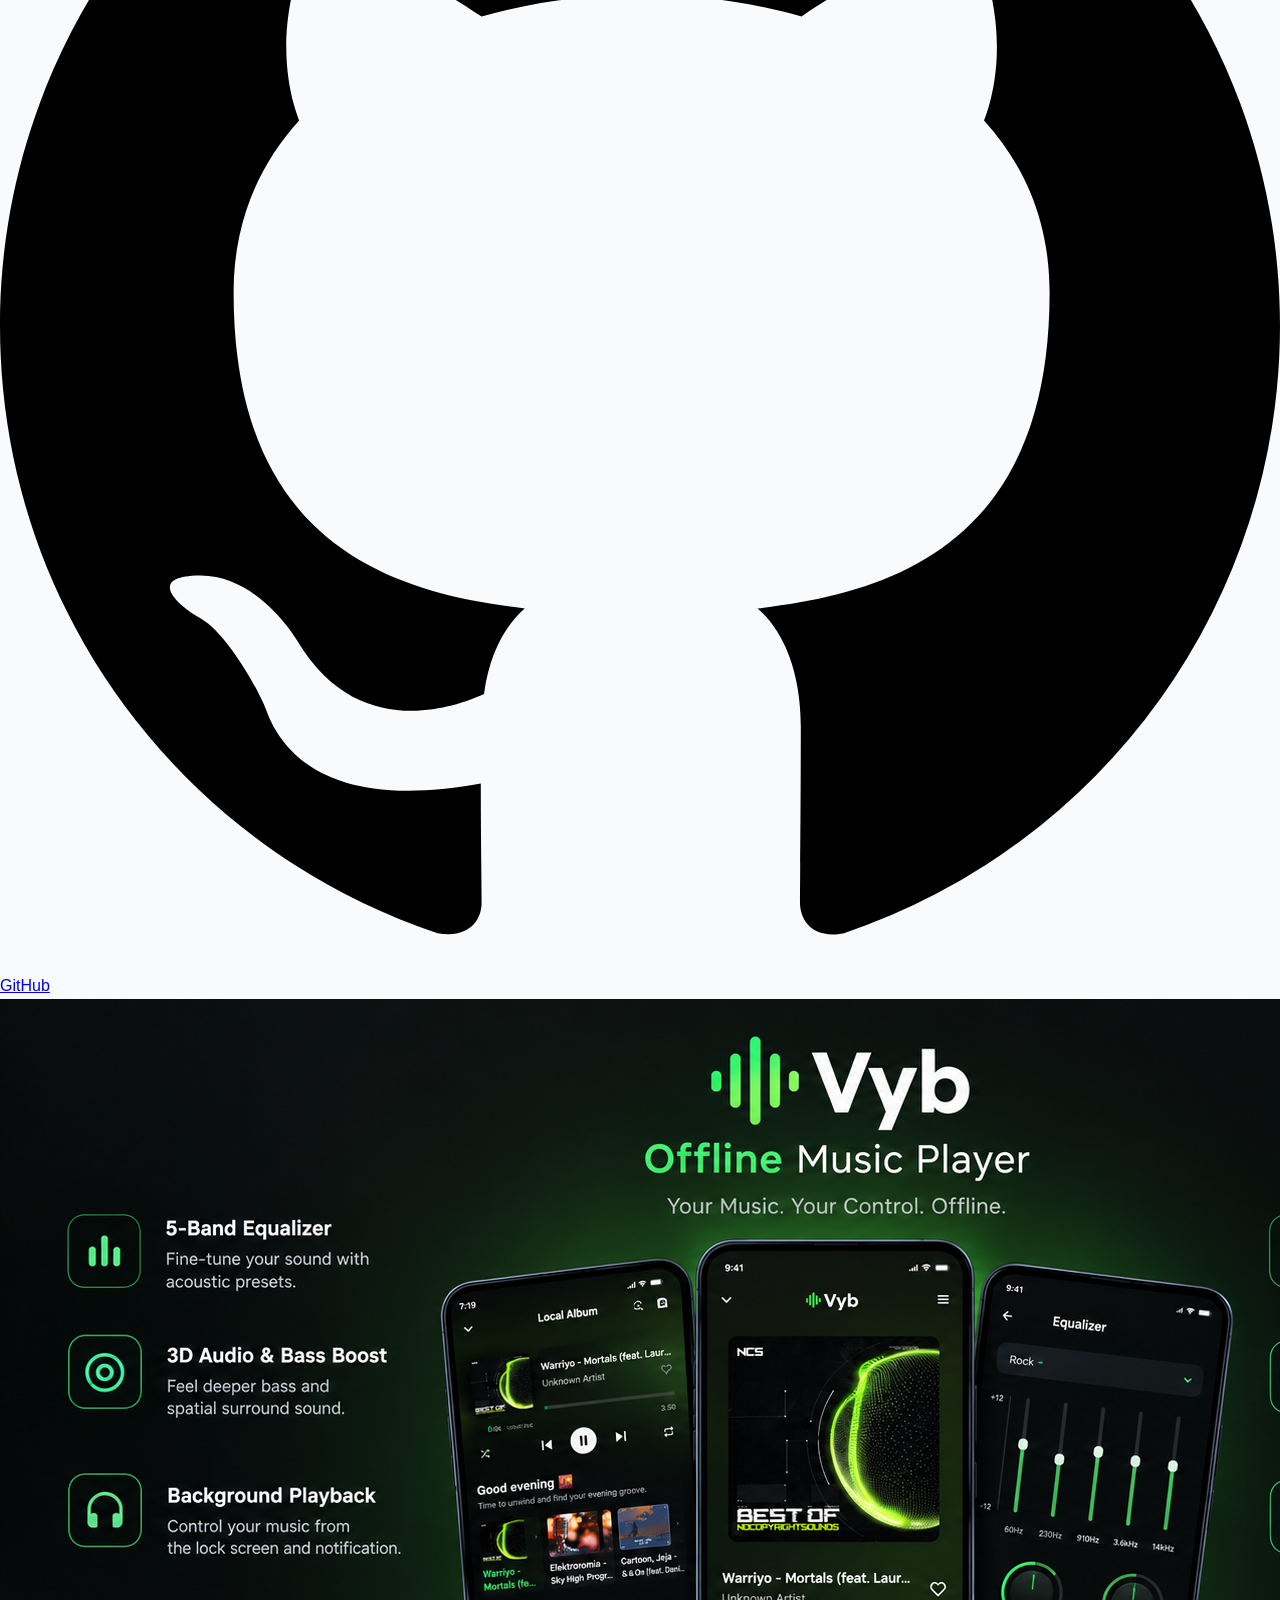
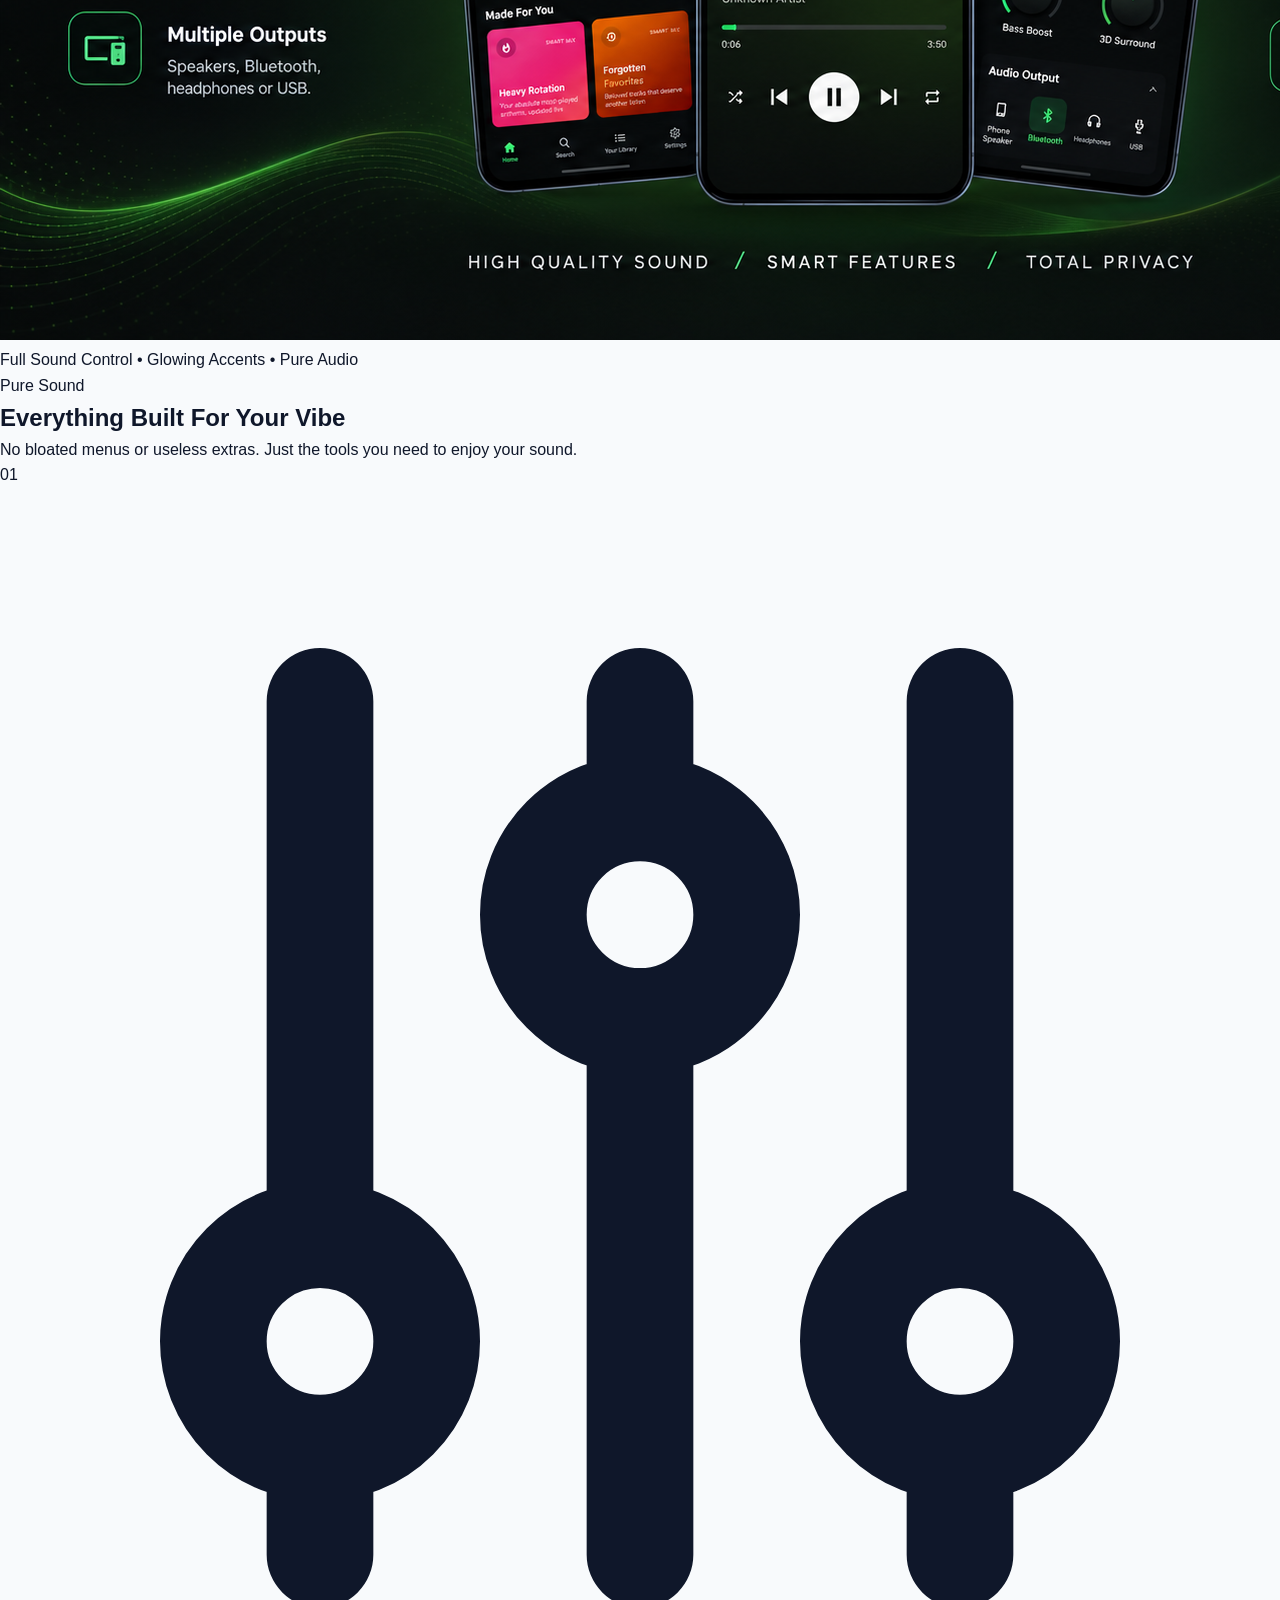
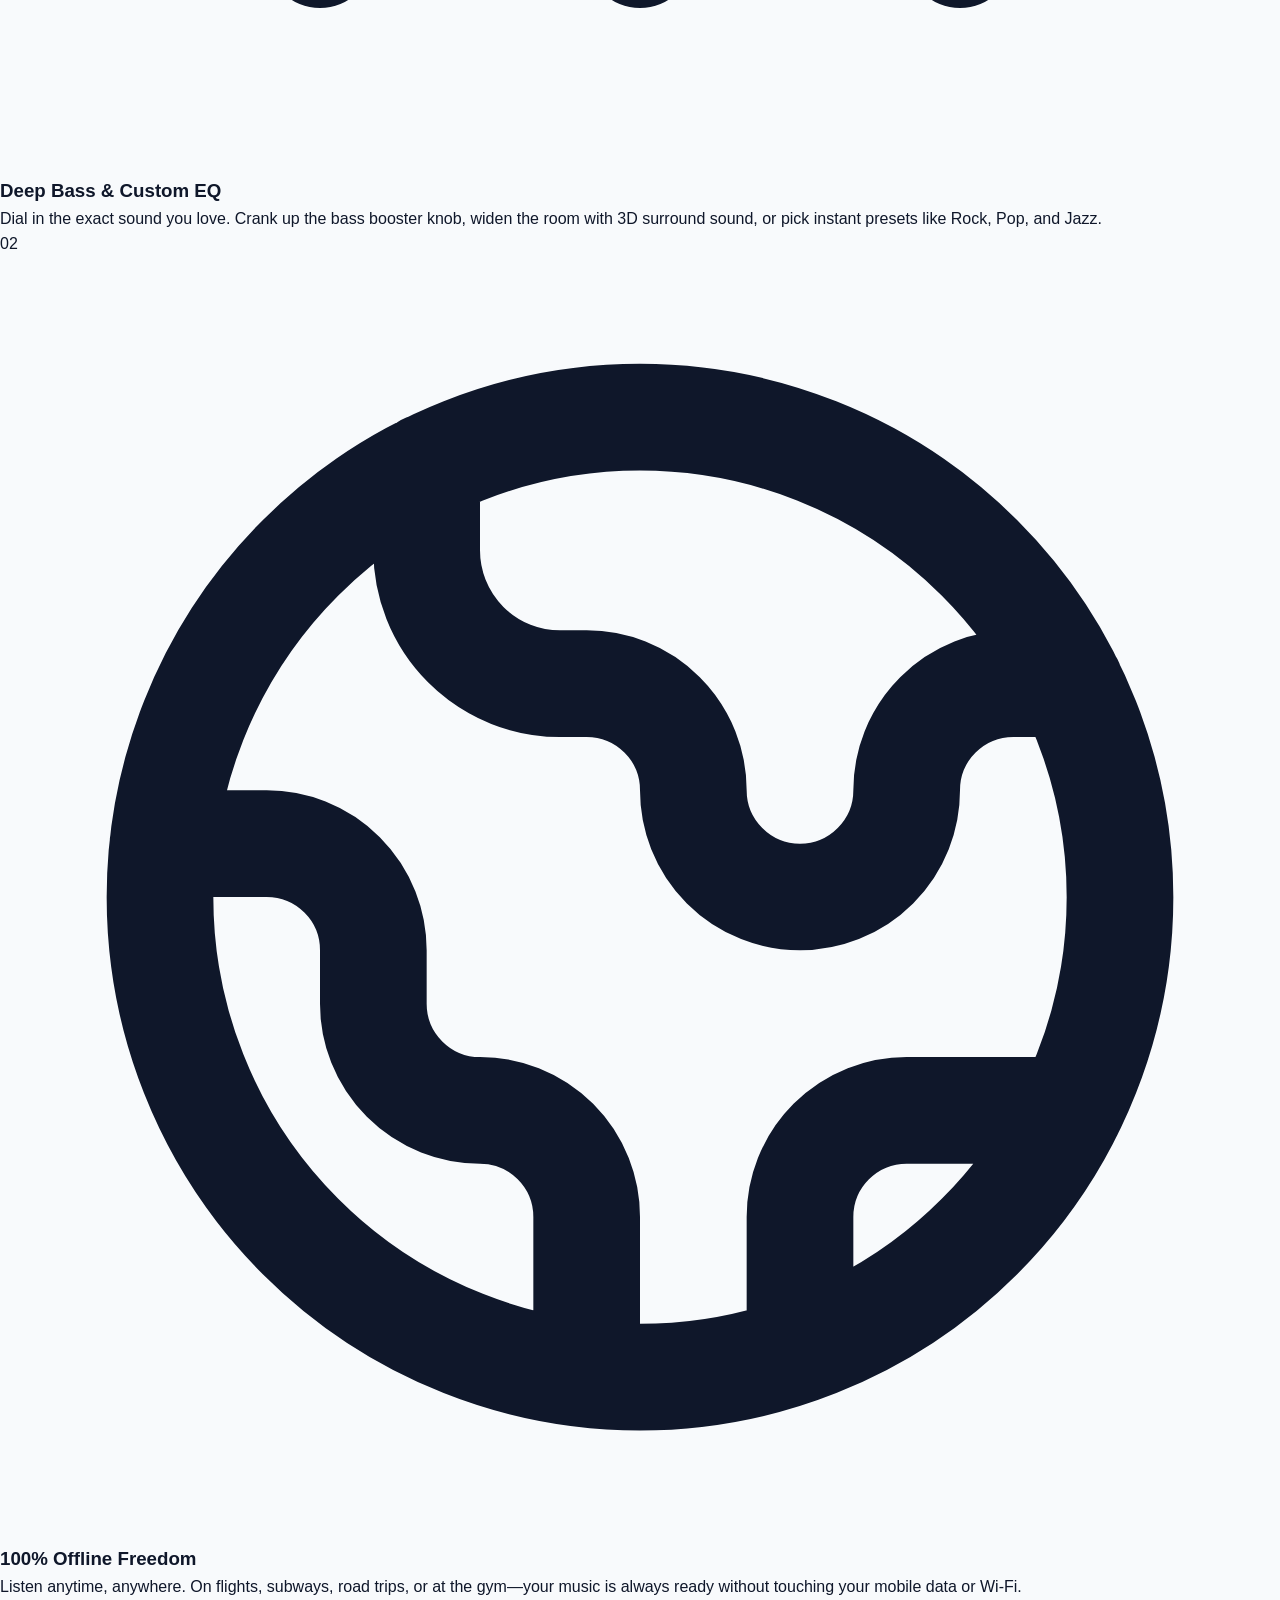
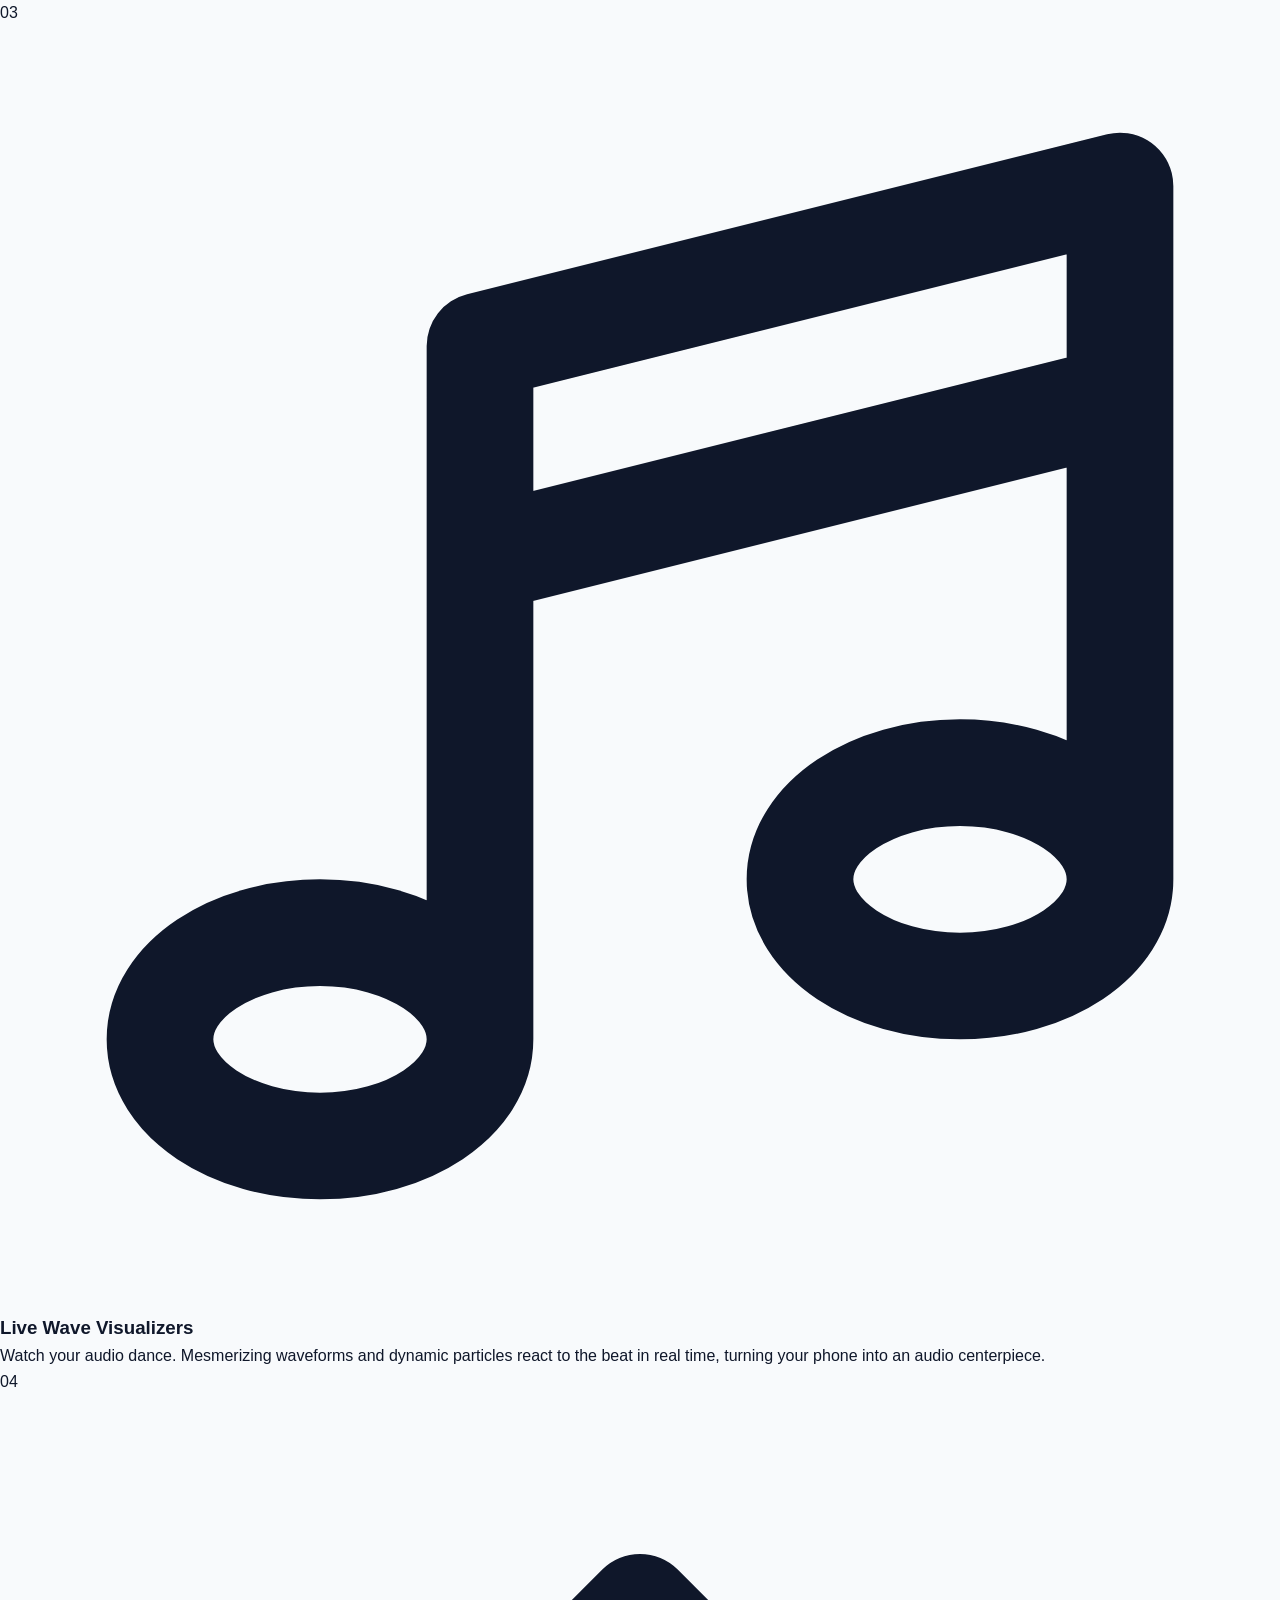
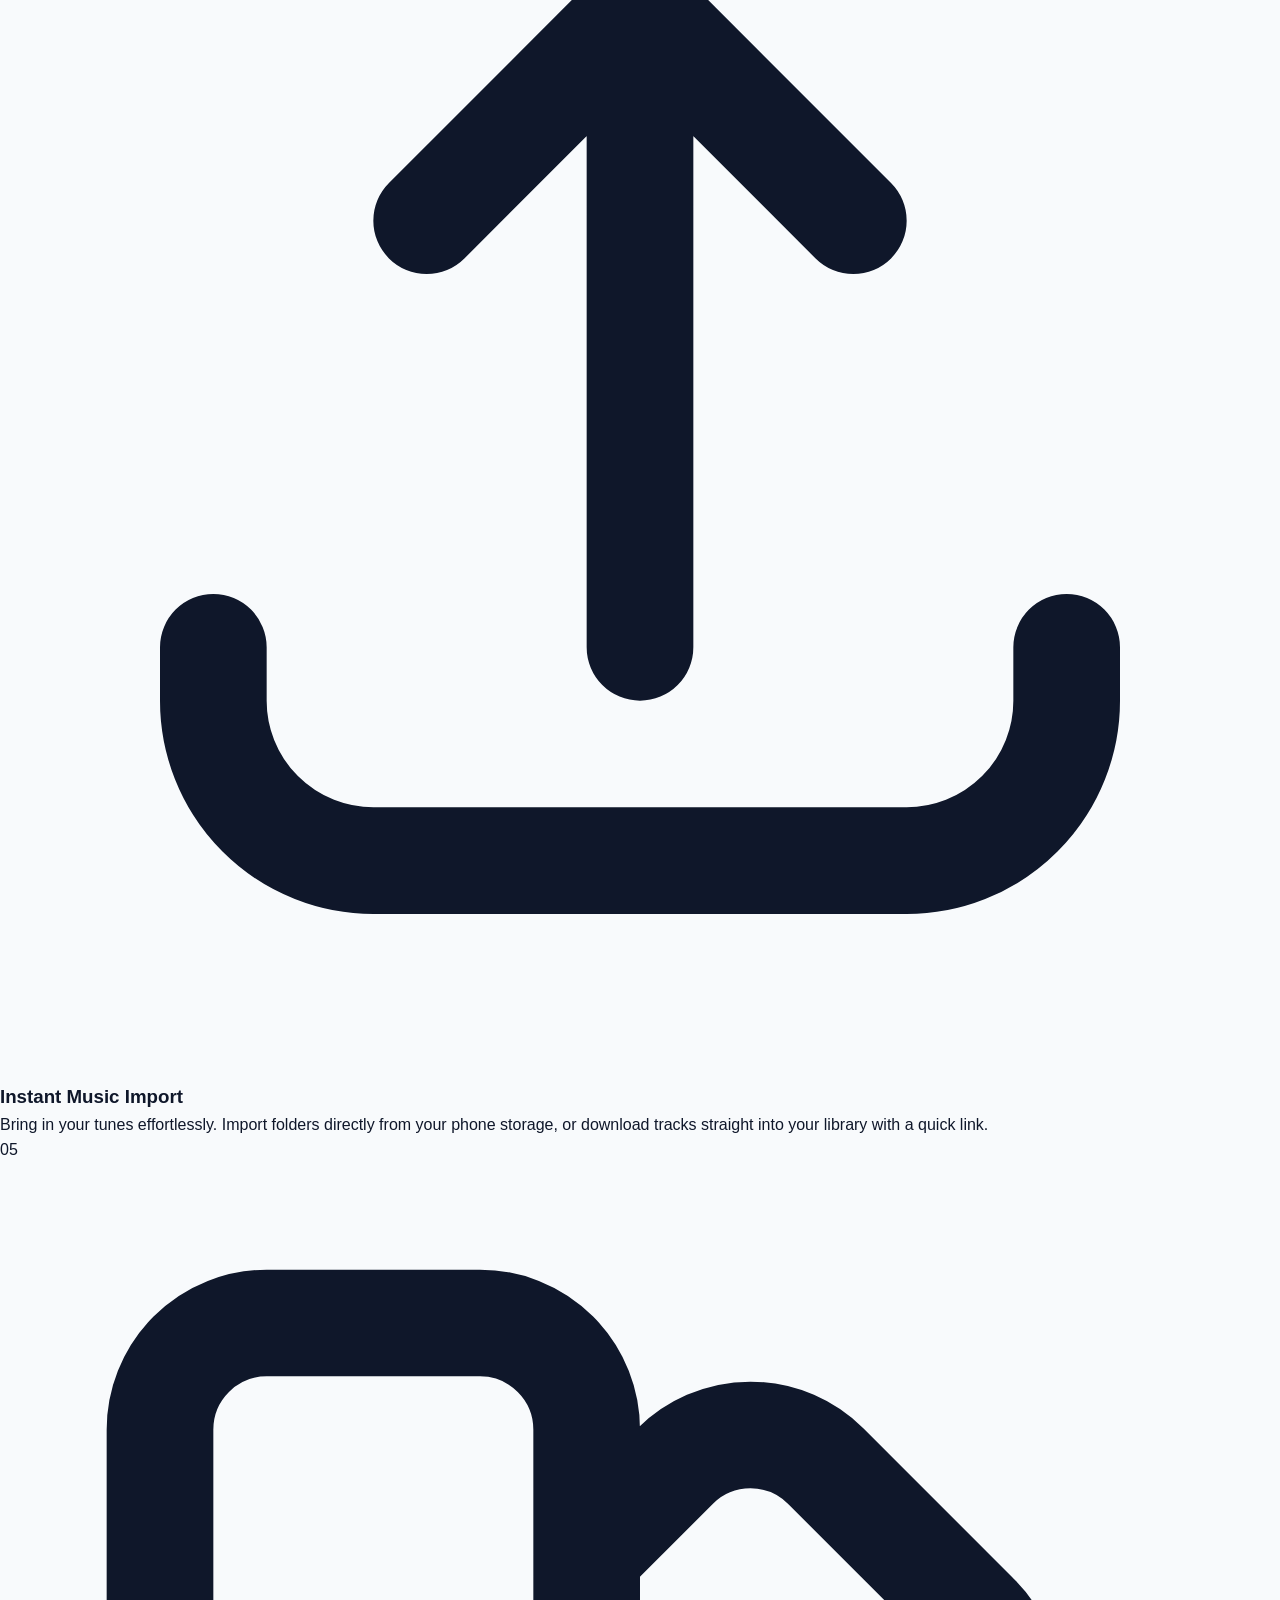
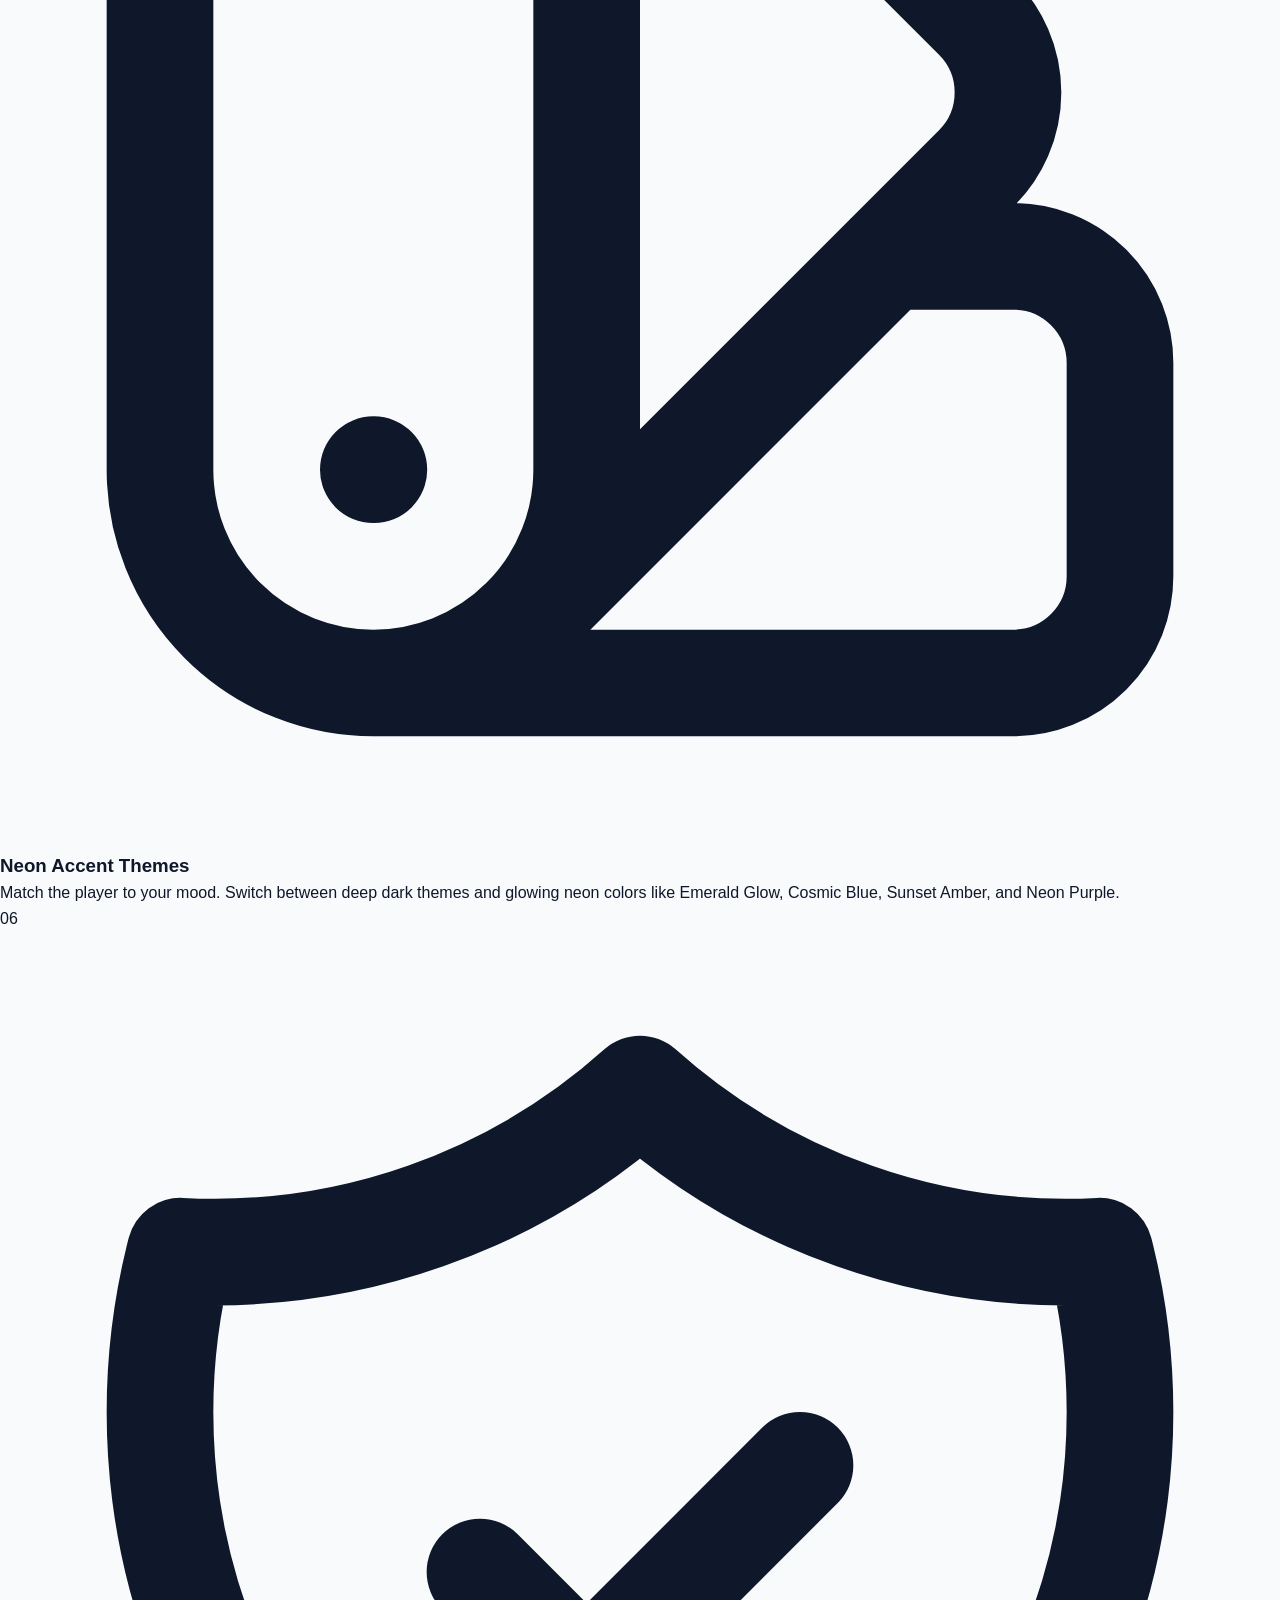
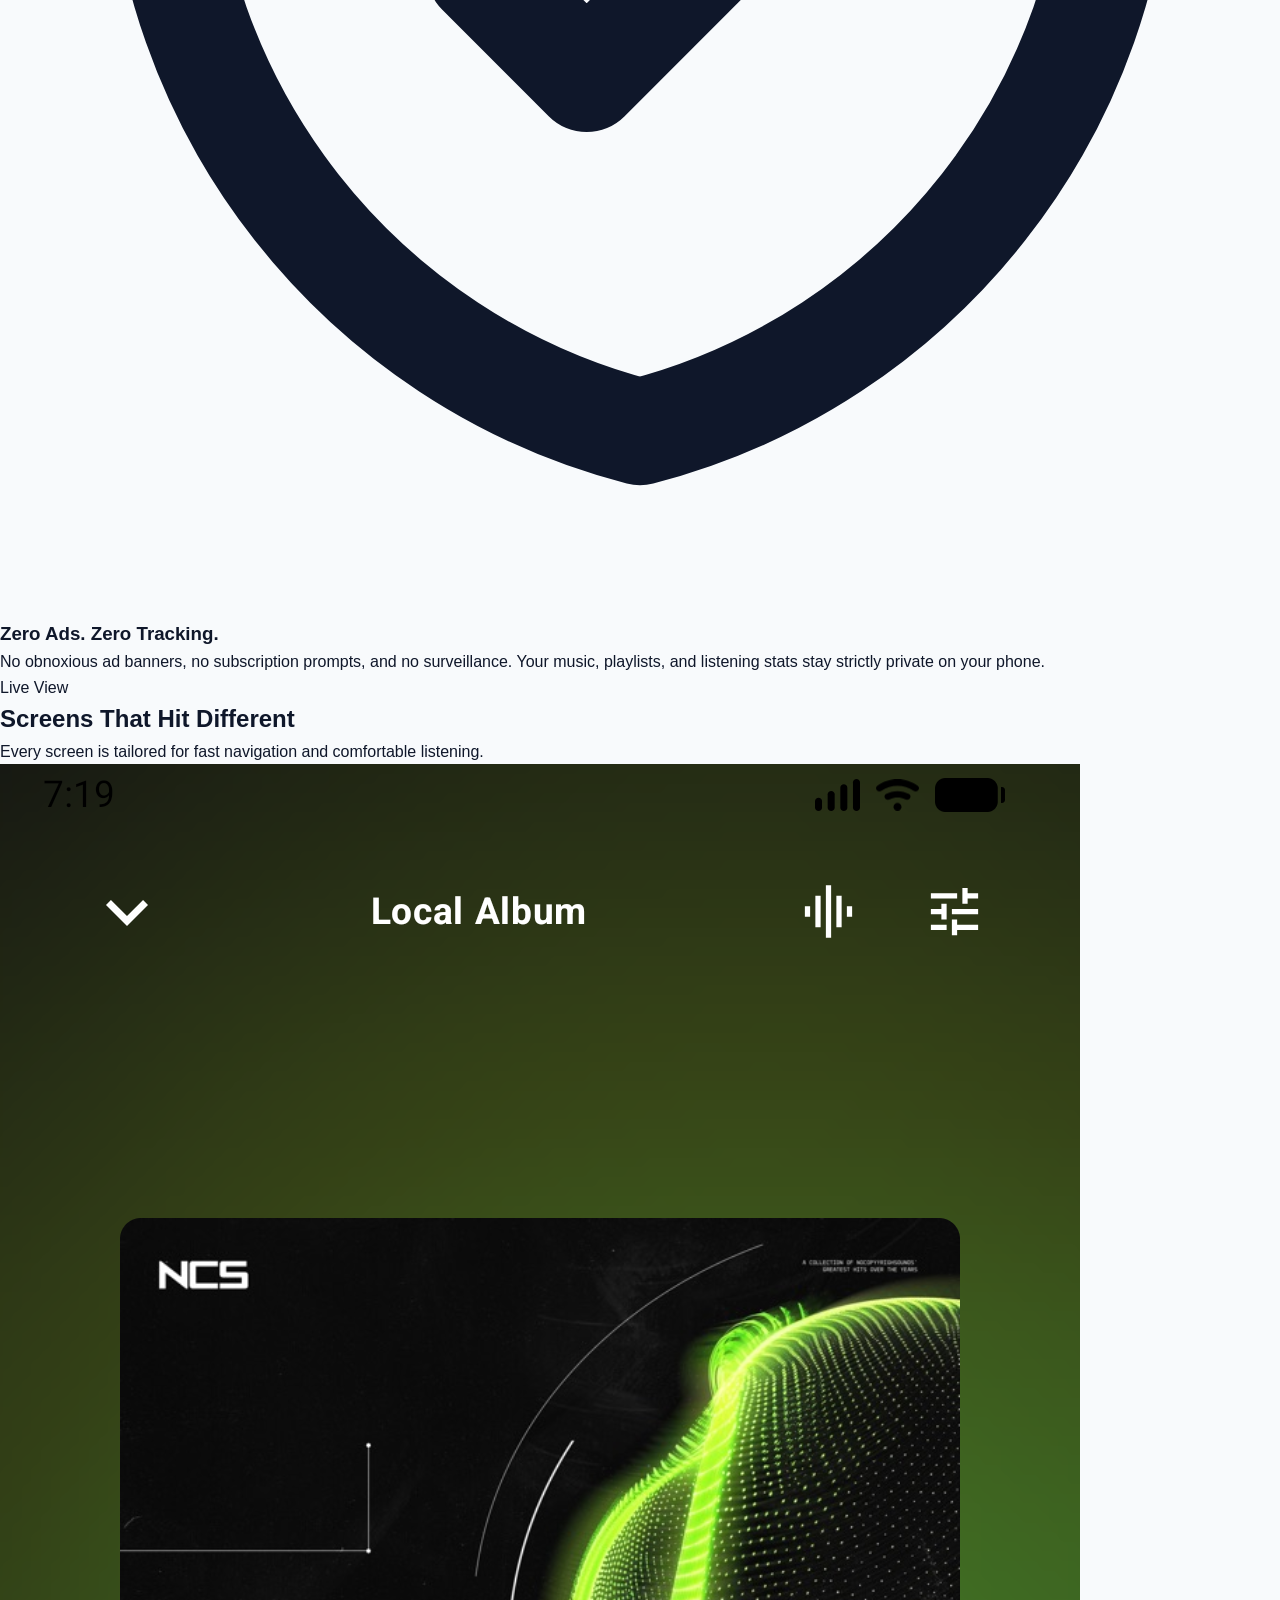
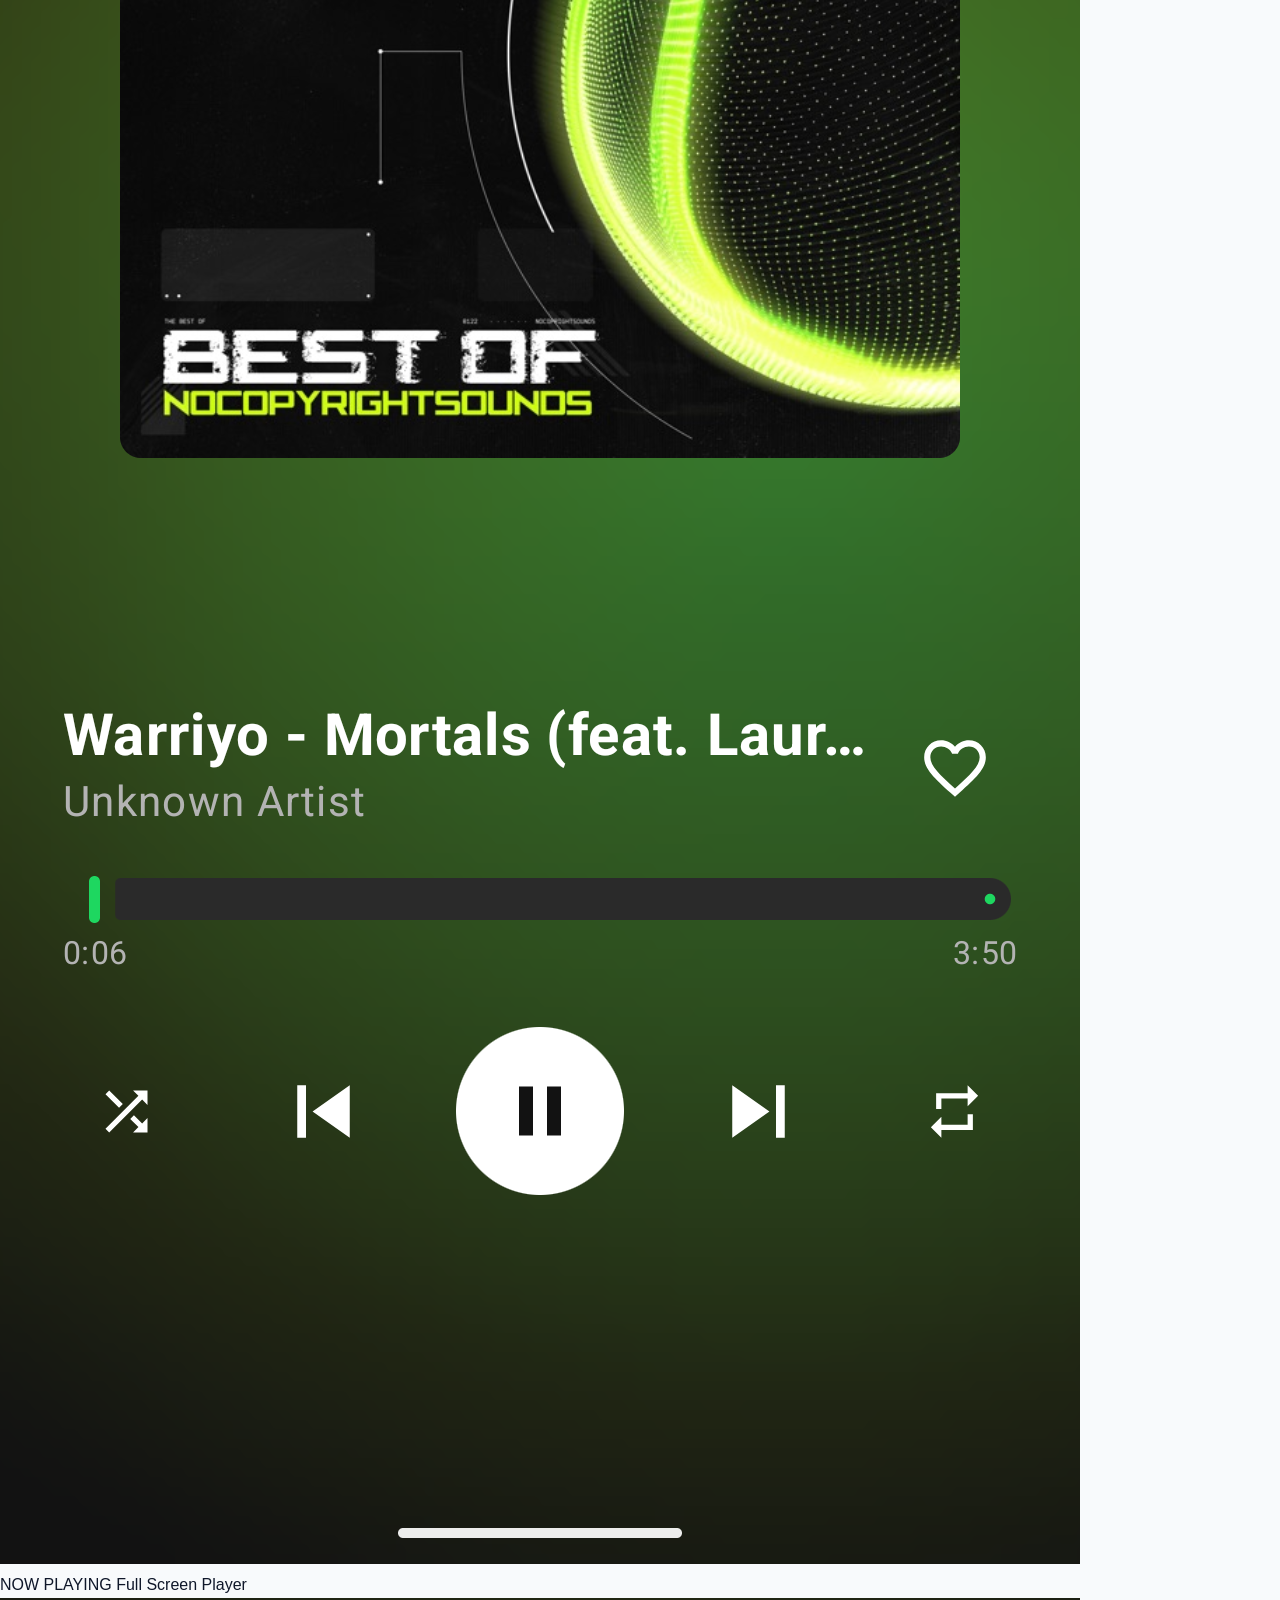
==== commit 4ce61b53: "refactor: updated website" ====
--- a/website/index.html
+++ b/website/index.html
@@ -1,297 +1,675 @@
 <!DOCTYPE html>
-<html lang="en">
+<html lang="en" class="scroll-smooth dark">
 <head>
   <meta charset="UTF-8">
   <meta name="viewport" content="width=device-width, initial-scale=1.0">
   <title>Vyb - Sleek Offline Music Player for Android</title>
-  <meta name="description" content="Experience premium offline audio playback on Android with Vyb. Features a 5-band EQ, 3D spatial surround, sleep timer, smart playlists, and fully offline local storage.">
+  <meta name="description" content="Experience music the way it was meant to be heard. Vyb is a sleek, offline music player for Android with deep bass boost, 3D surround sound, dynamic visualizers, and zero ads.">
   <link rel="preconnect" href="https://fonts.googleapis.com">
   <link rel="preconnect" href="https://fonts.gstatic.com" crossorigin>
-  <link href="https://fonts.googleapis.com/css2?family=Outfit:wght@300;400;500;600;700;800&family=Plus+Jakarta+Sans:wght@300;400;500;600;700&display=swap" rel="stylesheet">
+  <link href="https://fonts.googleapis.com/css2?family=Bebas+Neue&family=Bungee&family=Comic+Neue:wght@300;400;700&display=swap" rel="stylesheet">
+  
+  <!-- Tailwind CSS CDN -->
+  <script src="https://cdn.tailwindcss.com"></script>
+  <script>
+    tailwind.config = {
+      darkMode: 'class',
+      theme: {
+        extend: {
+          fontFamily: {
+            bebas: ['"Bebas Neue"', 'sans-serif'],
+            bungee: ['"Bungee"', 'cursive', 'sans-serif'],
+            comic: ['"Comic Neue"', 'cursive', 'sans-serif'],
+          },
+          colors: {
+            vyb: {
+              emerald: '#10b981',
+              emeraldHover: '#059669',
+              cyan: '#06b6d4',
+              dark: '#070a13',
+              surface: '#0d1321',
+              card: 'rgba(19, 27, 46, 0.7)',
+              border: 'rgba(255, 255, 255, 0.08)',
+              glow: 'rgba(16, 185, 129, 0.15)'
+            }
+          },
+          boxShadow: {
+            'glow-emerald': '0 0 40px -10px rgba(16, 185, 129, 0.3)',
+            'glow-cyan': '0 0 40px -10px rgba(6, 182, 212, 0.3)',
+            'glass': '0 8px 32px 0 rgba(0, 0, 0, 0.37)'
+          }
+        }
+      }
+    }
+  </script>
   <link rel="stylesheet" href="styles.css">
 </head>
-<body class="dark-theme">
-  <!-- Glowing Background Accents -->
-  <div class="glow-bg glow-primary" id="glow-primary"></div>
-  <div class="glow-bg glow-secondary" id="glow-secondary"></div>
+<body class="bg-slate-950 text-slate-100 font-comic antialiased selection:bg-emerald-500 selection:text-black min-h-screen">
+
+  <!-- Ambient Glow Gradients -->
+  <div class="fixed top-0 left-1/4 -translate-x-1/2 w-96 h-96 bg-emerald-500/10 rounded-full blur-[140px] pointer-events-none -z-10"></div>
+  <div class="fixed top-1/3 right-10 w-96 h-96 bg-cyan-500/10 rounded-full blur-[140px] pointer-events-none -z-10"></div>
 
   <!-- Header Navigation -->
-  <header class="site-header">
-    <div class="nav-container">
-      <a href="#" class="logo-container" id="logo-link">
-        <div class="logo-icon">
-          <span class="logo-dot"></span>
-        </div>
-        <span class="logo-text">Vyb</span>
+  <header class="fixed top-0 left-0 right-0 z-50 backdrop-blur-xl bg-slate-950/85 border-b border-white/10 transition-all duration-300">
+    <div class="max-w-7xl mx-auto px-4 sm:px-6 lg:px-8 h-20 flex items-center justify-between">
+      
+      <!-- Brand Logo with Real App Icon -->
+      <a href="#" class="flex items-center gap-3.5 group">
+        <img src="app_icon.webp" alt="Vyb App Icon" class="w-10 h-10 rounded-xl shadow-lg shadow-emerald-500/25 group-hover:scale-105 transition-transform object-cover border border-white/10" />
+        <span class="font-bungee text-2xl tracking-wide text-white group-hover:text-emerald-400 transition-colors">VYB</span>
       </a>
-      <nav class="main-nav" aria-label="Main Navigation">
-        <ul class="nav-links">
-          <li><a href="#features" class="nav-link">Features</a></li>
-          <li><a href="#interactive-eq" class="nav-link">Equalizer</a></li>
-          <li><a href="#download" class="nav-link">Download</a></li>
-          <li><a href="privacy.html" class="nav-link">Privacy Policy</a></li>
-        </ul>
+
+      <!-- Expanded Navigation Menu -->
+      <nav class="hidden lg:flex items-center gap-7 text-sm font-bold text-slate-300 tracking-wide">
+        <a href="#overview" class="hover:text-emerald-400 transition-colors">Overview</a>
+        <a href="#features" class="hover:text-emerald-400 transition-colors">Features</a>
+        <a href="#screenshots" class="hover:text-emerald-400 transition-colors">Screenshots</a>
+        <a href="#sound-studio" class="hover:text-emerald-400 transition-colors">Sound Studio</a>
+        <a href="#faq" class="hover:text-emerald-400 transition-colors">FAQ</a>
+        <a href="privacy.html" class="hover:text-emerald-400 transition-colors">Privacy</a>
+        <a href="https://github.com/stonewellstudio/vyb" target="_blank" rel="noopener" class="flex items-center gap-1.5 text-slate-400 hover:text-white transition-colors">
+          <svg class="w-4 h-4 fill-current" viewBox="0 0 24 24"><path d="M12 0C5.37 0 0 5.37 0 12c0 5.31 3.435 9.795 8.205 11.385.6.105.825-.255.825-.57 0-.285-.015-1.23-.015-2.235-3.015.555-3.795-.735-4.035-1.41-.135-.345-.72-1.41-1.23-1.695-.42-.225-1.02-.78-.015-.795.945-.015 1.62.87 1.845 1.23 1.08 1.815 2.805 1.305 3.495.99.105-.78.42-1.305.765-1.605-2.67-.3-5.46-1.335-5.46-5.925 0-1.305.465-2.385 1.23-3.225-.12-.3-.54-1.53.12-3.18 0 0 1.005-.315 3.3 1.23.96-.27 1.98-.405 3-.405s2.04.135 3 .405c2.295-1.56 3.3-1.23 3.3-1.23.66 1.65.24 2.88.12 3.18.765.84 1.23 1.905 1.23 3.225 0 4.605-2.805 5.625-5.475 5.925.435.375.81 1.095.81 2.22 0 1.605-.015 2.895-.015 3.3 0 .315.225.69.825.57A12.02 12.02 0 0024 12c0-6.63-5.37-12-12-12z"/></svg>
+          <span>Source</span>
+        </a>
       </nav>
-      <div class="nav-actions">
-        <button id="theme-toggle" class="theme-toggle-btn" aria-label="Toggle Theme" title="Toggle Light/Dark Mode">
-          <svg class="sun-icon" viewBox="0 0 24 24" fill="none" stroke="currentColor" stroke-width="2" stroke-linecap="round" stroke-linejoin="round">
-            <circle cx="12" cy="12" r="4"></circle>
-            <path d="M12 2v2M12 20v2M4.93 4.93l1.41 1.41M17.66 17.66l1.41 1.41M2 12h2M20 12h2M6.34 17.66l-1.41 1.41M19.07 4.93l-1.41 1.41"></path>
+
+      <!-- Action Buttons & Mobile Menu Toggle -->
+      <div class="flex items-center gap-3">
+        <a href="#download" class="hidden sm:inline-flex items-center gap-2 px-3.5 py-2 rounded-xl bg-slate-900 hover:bg-slate-800 text-slate-300 hover:text-white border border-white/10 text-xs font-bungee transition-all">
+          <span>Get Free</span>
+        </a>
+        <a href="https://play.google.com/store/apps/details?id=com.stonewellstudio.vyb" target="_blank" rel="noopener" class="inline-flex items-center gap-2 px-4 py-2 rounded-xl bg-emerald-500 hover:bg-emerald-400 text-slate-950 font-bungee text-xs shadow-lg shadow-emerald-500/25 transition-all hover:scale-105">
+          <svg class="w-4 h-4 flex-shrink-0" viewBox="0 0 512 512">
+            <path fill="#00E676" d="M325.3 234.3L104.6 13l280.8 161.2-60.1 60.1z"/>
+            <path fill="#0086F8" d="M47 0C34 6.8 25.3 19.2 25.3 35.3v441.3c0 16.1 8.7 28.5 21.7 35.3l256.6-256L47 0z"/>
+            <path fill="#FF3D00" d="M325.3 277.7l60.1 60.1L104.6 499l220.7-221.3z"/>
+            <path fill="#FFC107" d="M441.7 232.3l-56.3-32.5-60.1 60.1 60.1 60.1 56.4-32.4c19.8-11.5 19.8-30.1-.1-41.3z"/>
           </svg>
-          <svg class="moon-icon" viewBox="0 0 24 24" fill="none" stroke="currentColor" stroke-width="2" stroke-linecap="round" stroke-linejoin="round">
-            <path d="M12 3a6 6 0 0 0 9 9 9 9 0 1 1-9-9Z"></path>
+          <span>Google Play</span>
+        </a>
+        <!-- Mobile Menu Toggle Button -->
+        <button id="mobile-menu-btn" type="button" class="lg:hidden p-2 rounded-xl bg-slate-900 text-slate-300 hover:text-white border border-white/10 transition-colors" aria-label="Toggle navigation menu">
+          <svg id="menu-icon-open" class="w-6 h-6" fill="none" stroke="currentColor" viewBox="0 0 24 24">
+            <path stroke-linecap="round" stroke-linejoin="round" stroke-width="2" d="M4 6h16M4 12h16M4 18h16"/>
+          </svg>
+          <svg id="menu-icon-close" class="w-6 h-6 hidden" fill="none" stroke="currentColor" viewBox="0 0 24 24">
+            <path stroke-linecap="round" stroke-linejoin="round" stroke-width="2" d="M6 18L18 6M6 6l12 12"/>
           </svg>
         </button>
-        <a href="#download" class="btn btn-primary btn-sm header-cta">Download APK</a>
+      </div>
+    </div>
+
+    <!-- Mobile Navigation Drawer -->
+    <div id="mobile-menu" class="hidden lg:hidden border-t border-white/10 bg-slate-950/95 backdrop-blur-2xl px-6 py-6 transition-all duration-300">
+      <div class="flex flex-col gap-4 text-base font-bold text-slate-200">
+        <a href="#overview" class="mobile-nav-link hover:text-emerald-400 py-1 transition-colors">Overview</a>
+        <a href="#features" class="mobile-nav-link hover:text-emerald-400 py-1 transition-colors">Features</a>
+        <a href="#screenshots" class="mobile-nav-link hover:text-emerald-400 py-1 transition-colors">Screenshots</a>
+        <a href="#sound-studio" class="mobile-nav-link hover:text-emerald-400 py-1 transition-colors">Sound Studio</a>
+        <a href="#faq" class="mobile-nav-link hover:text-emerald-400 py-1 transition-colors">FAQ</a>
+        <a href="privacy.html" class="mobile-nav-link hover:text-emerald-400 py-1 transition-colors">Privacy Policy</a>
+        <a href="https://github.com/stonewellstudio/vyb" target="_blank" rel="noopener" class="mobile-nav-link flex items-center gap-2 hover:text-emerald-400 py-1 transition-colors text-slate-400">
+          <svg class="w-4 h-4 fill-current" viewBox="0 0 24 24"><path d="M12 0C5.37 0 0 5.37 0 12c0 5.31 3.435 9.795 8.205 11.385.6.105.825-.255.825-.57 0-.285-.015-1.23-.015-2.235-3.015.555-3.795-.735-4.035-1.41-.135-.345-.72-1.41-1.23-1.695-.42-.225-1.02-.78-.015-.795.945-.015 1.62.87 1.845 1.23 1.08 1.815 2.805 1.305 3.495.99.105-.78.42-1.305.765-1.605-2.67-.3-5.46-1.335-5.46-5.925 0-1.305.465-2.385 1.23-3.225-.12-.3-.54-1.53.12-3.18 0 0 1.005-.315 3.3 1.23.96-.27 1.98-.405 3-.405s2.04.135 3 .405c2.295-1.56 3.3-1.23 3.3-1.23.66 1.65.24 2.88.12 3.18.765.84 1.23 1.905 1.23 3.225 0 4.605-2.805 5.625-5.475 5.925.435.375.81 1.095.81 2.22 0 1.605-.015 2.895-.015 3.3 0 .315.225.69.825.57A12.02 12.02 0 0024 12c0-6.63-5.37-12-12-12z"/></svg>
+          <span>Source Code</span>
+        </a>
       </div>
     </div>
   </header>
 
-  <main class="main-content">
+  <main class="pt-28">
     <!-- Hero Section -->
-    <section class="hero-section">
-      <div class="hero-container">
-        <div class="hero-text-content">
-          <div class="badge">OFFLINE-FIRST MUSIC PLAYER</div>
-          <h1 class="hero-title">Vyb. Play music with style.</h1>
-          <p class="hero-subtitle">A premium offline music player and spatial equalizer for Android. Built with a gorgeous Material 3 interface, tactile sound tuning controls, and a rich local playback experience.</p>
-          <div class="hero-actions" style="display: flex; gap: var(--spacing-sm); margin-top: var(--spacing-sm);">
-            <a href="#download" class="btn btn-primary btn-sm" style="padding: 12px 28px; font-size: 1rem;">Download APK</a>
-            <a href="privacy.html" class="btn btn-secondary btn-sm" style="padding: 12px 28px; font-size: 1rem;">Read Privacy Policy</a>
-          </div>
-        </div>
-
-        <!-- Now Playing Showcase -->
-        <div class="interactive-widget-container">
-          <div class="widget-label">Now Playing, Anywhere</div>
-          <div class="now-playing-card" style="width: 300px; background: linear-gradient(135deg, #1ed760, #0d6b36); border-radius: 20px; padding: 20px; box-shadow: 0 24px 60px rgba(0,0,0,.45);">
-            <div style="display:flex; align-items:center; gap:14px;">
-              <div style="width:56px;height:56px;border-radius:12px;background:rgba(0,0,0,.35);display:flex;align-items:center;justify-content:center;flex-shrink:0;">
-                <svg viewBox="0 0 24 24" fill="none" stroke="#ffffff" stroke-width="2" style="width:28px;height:28px;"><path d="M9 18V5l12-2v13"></path><circle cx="6" cy="18" r="3"></circle><circle cx="18" cy="16" r="3"></circle></svg>
+    <section id="overview" class="relative overflow-hidden pt-12 pb-16 lg:pt-20 lg:pb-24">
+      <div class="max-w-7xl mx-auto px-4 sm:px-6 lg:px-8">
+        
+        <!-- Header Text -->
+        <div class="text-center max-w-4xl mx-auto space-y-4">
+          
+          <h1 class="font-bebas text-6xl sm:text-8xl lg:text-9xl tracking-normal text-white leading-[0.9] uppercase">
+            PLAY MUSIC <br/>
+            <span class="text-transparent bg-clip-text bg-gradient-to-r from-emerald-400 via-teal-300 to-cyan-400">WITH STYLE.</span>
+          </h1>
+
+          <div class="pt-2">
+            <p class="font-bungee text-emerald-400 text-sm sm:text-base tracking-widest uppercase">
+              100% Offline • Zero Ads • No Accounts
+            </p>
+          </div>
+          
+          <p class="font-comic text-lg sm:text-2xl text-slate-300 max-w-2xl mx-auto leading-relaxed pt-2">
+            Turn your phone into a pocket sound system. Enjoy deep bass you can feel, 3D surround sound that fills your ears, and live animated visualizers that move with every beat.
+          </p>
+
+          <!-- Call To Actions -->
+          <div class="flex flex-wrap items-center justify-center gap-5 pt-6">
+            
+            <!-- Authentic Google Play Badge Button -->
+            <a href="https://play.google.com/store/apps/details?id=com.stonewellstudio.vyb" target="_blank" rel="noopener" class="inline-flex items-center gap-3.5 px-7 py-3.5 rounded-2xl bg-slate-900 hover:bg-slate-800 text-white border border-white/20 hover:border-emerald-500/50 shadow-2xl shadow-black/60 transition-all hover:scale-105 group">
+              <!-- Official Multi-colored Google Play Logo -->
+              <svg class="w-8 h-8 flex-shrink-0 transform group-hover:scale-110 transition-transform" viewBox="0 0 512 512">
+                <path fill="#00E676" d="M325.3 234.3L104.6 13l280.8 161.2-60.1 60.1z"/>
+                <path fill="#0086F8" d="M47 0C34 6.8 25.3 19.2 25.3 35.3v441.3c0 16.1 8.7 28.5 21.7 35.3l256.6-256L47 0z"/>
+                <path fill="#FF3D00" d="M325.3 277.7l60.1 60.1L104.6 499l220.7-221.3z"/>
+                <path fill="#FFC107" d="M441.7 232.3l-56.3-32.5-60.1 60.1 60.1 60.1 56.4-32.4c19.8-11.5 19.8-30.1-.1-41.3z"/>
+              </svg>
+              <div class="text-left">
+                <div class="text-[10px] font-bold uppercase tracking-wider text-slate-400 leading-none">GET IT ON</div>
+                <div class="text-xl font-bebas tracking-wide text-white leading-tight">Google Play</div>
               </div>
-              <div style="min-width:0; flex:1;">
-                <div style="color:#ffffff; font-weight:700; font-size:1rem; white-space:nowrap; overflow:hidden; text-overflow:ellipsis;">Midnight Drive</div>
-                <div style="color:rgba(255,255,255,.8); font-size:.83rem; margin-top:2px;">Synthwave Project</div>
+            </a>
+
+            <!-- GitHub Button -->
+            <a href="https://github.com/stonewellstudio/vyb" target="_blank" rel="noopener" class="inline-flex items-center gap-3 px-7 py-3.5 rounded-2xl text-base font-bold text-slate-200 bg-slate-900/60 hover:bg-slate-900 border border-white/10 hover:border-white/25 transition-all hover:scale-105">
+              <svg class="w-5 h-5 fill-current" viewBox="0 0 24 24">
+                <path d="M12 0C5.37 0 0 5.37 0 12c0 5.31 3.435 9.795 8.205 11.385.6.105.825-.255.825-.57 0-.285-.015-1.23-.015-2.235-3.015.555-3.795-.735-4.035-1.41-.135-.345-.72-1.41-1.23-1.695-.42-.225-1.02-.78-.015-.795.945-.015 1.62.87 1.845 1.23 1.08 1.815 2.805 1.305 3.495.99.105-.78.42-1.305.765-1.605-2.67-.3-5.46-1.335-5.46-5.925 0-1.305.465-2.385 1.23-3.225-.12-.3-.54-1.53.12-3.18 0 0 1.005-.315 3.3 1.23.96-.27 1.98-.405 3-.405s2.04.135 3 .405c2.295-1.56 3.3-1.23 3.3-1.23.66 1.65.24 2.88.12 3.18.765.84 1.23 1.905 1.23 3.225 0 4.605-2.805 5.625-5.475 5.925.435.375.81 1.095.81 2.22 0 1.605-.015 2.895-.015 3.3 0 .315.225.69.825.57A12.02 12.02 0 0024 12c0-6.63-5.37-12-12-12z"/>
+              </svg>
+              <span class="font-bungee text-sm">GitHub</span>
+            </a>
+
+          </div>
+        </div>
+
+        <!-- Promo Banner Showcase -->
+        <div class="mt-16 max-w-5xl mx-auto">
+          <div class="relative group rounded-3xl overflow-hidden p-1.5 bg-gradient-to-b from-white/15 via-white/5 to-transparent border border-white/10 shadow-2xl shadow-emerald-950/40">
+            <div class="relative rounded-[22px] overflow-hidden bg-slate-900">
+              <img 
+                src="screenshots/00_promo_banner.png" 
+                alt="Vyb Music Player Showcase Banner" 
+                class="w-full h-auto object-cover transform group-hover:scale-[1.01] transition-transform duration-700 ease-out"
+                loading="eager"
+              />
+              <div class="absolute inset-0 bg-gradient-to-t from-slate-950/60 via-transparent to-transparent pointer-events-none"></div>
+            </div>
+            
+            <div class="absolute bottom-6 left-8 right-8 flex items-center justify-between text-xs sm:text-sm text-slate-300 pointer-events-none">
+              <span class="font-bungee text-xs sm:text-sm tracking-wide text-white bg-slate-950/80 px-4 py-2 rounded-xl backdrop-blur-md border border-white/10">
+                Full Sound Control • Glowing Accents • Pure Audio
+              </span>
+              <span class="hidden sm:inline-block font-bungee text-xs text-emerald-400 bg-slate-950/80 px-4 py-2 rounded-xl border border-white/10">
+                Free on Android
+              </span>
+            </div>
+          </div>
+        </div>
+
+      </div>
+    </section>
+
+    <!-- Key Features Section -->
+    <section id="features" class="py-24 relative">
+      <div class="max-w-7xl mx-auto px-4 sm:px-6 lg:px-8">
+        
+        <!-- Authentic Header Style -->
+        <div class="text-center max-w-3xl mx-auto mb-16">
+          <div class="flex items-center justify-center gap-3 mb-2">
+            <span class="h-px w-10 bg-emerald-500/50"></span>
+            <span class="font-bungee text-xs sm:text-sm text-emerald-400 tracking-widest uppercase">Pure Sound</span>
+            <span class="h-px w-10 bg-emerald-500/50"></span>
+          </div>
+          <h2 class="font-bebas text-5xl sm:text-7xl lg:text-8xl tracking-wide text-white uppercase">
+            Everything Built For Your Vibe
+          </h2>
+          <p class="font-comic text-slate-400 text-lg sm:text-xl mt-2">
+            No bloated menus or useless extras. Just the tools you need to enjoy your sound.
+          </p>
+        </div>
+
+        <div class="grid grid-cols-1 md:grid-cols-2 lg:grid-cols-3 gap-6">
+          
+          <!-- Card 1 -->
+          <div class="p-8 rounded-3xl bg-slate-900/60 border border-white/10 hover:border-emerald-500/40 transition-all hover:-translate-y-1 shadow-lg group relative overflow-hidden">
+            <div class="font-bebas text-6xl text-emerald-500/15 absolute top-4 right-6 pointer-events-none">01</div>
+            <div class="w-12 h-12 rounded-2xl bg-emerald-500/10 border border-emerald-500/20 flex items-center justify-center text-emerald-400 mb-6 group-hover:scale-110 transition-transform">
+              <svg class="w-6 h-6" fill="none" stroke="currentColor" viewBox="0 0 24 24">
+                <path stroke-linecap="round" stroke-linejoin="round" stroke-width="2" d="M12 6V4m0 2a2 2 0 100 4m0-4a2 2 0 110 4m-6 8a2 2 0 100-4m0 4a2 2 0 110-4m0 4v2m0-6V4m6 6v10m6-2a2 2 0 100-4m0 4a2 2 0 110-4m0 4v2m0-6V4"/>
+              </svg>
+            </div>
+            <h3 class="font-bebas text-3xl tracking-wide text-white mb-2 uppercase">Deep Bass &amp; Custom EQ</h3>
+            <p class="font-comic text-slate-400 text-base leading-relaxed">
+              Dial in the exact sound you love. Crank up the bass booster knob, widen the room with 3D surround sound, or pick instant presets like Rock, Pop, and Jazz.
+            </p>
+          </div>
+
+          <!-- Card 2 -->
+          <div class="p-8 rounded-3xl bg-slate-900/60 border border-white/10 hover:border-cyan-500/40 transition-all hover:-translate-y-1 shadow-lg group relative overflow-hidden">
+            <div class="font-bebas text-6xl text-cyan-500/15 absolute top-4 right-6 pointer-events-none">02</div>
+            <div class="w-12 h-12 rounded-2xl bg-cyan-500/10 border border-cyan-500/20 flex items-center justify-center text-cyan-400 mb-6 group-hover:scale-110 transition-transform">
+              <svg class="w-6 h-6" fill="none" stroke="currentColor" viewBox="0 0 24 24">
+                <path stroke-linecap="round" stroke-linejoin="round" stroke-width="2" d="M3.055 11H5a2 2 0 012 2v1a2 2 0 002 2 2 2 0 012 2v2.945M8 3.935V5.5A2.5 2.5 0 0010.5 8h.5a2 2 0 012 2 2 2 0 104 0 2 2 0 012-2h1.064M15 20.488V18a2 2 0 012-2h3.064M21 12a9 9 0 11-18 0 9 9 0 0118 0z"/>
+              </svg>
+            </div>
+            <h3 class="font-bebas text-3xl tracking-wide text-white mb-2 uppercase">100% Offline Freedom</h3>
+            <p class="font-comic text-slate-400 text-base leading-relaxed">
+              Listen anytime, anywhere. On flights, subways, road trips, or at the gym—your music is always ready without touching your mobile data or Wi-Fi.
+            </p>
+          </div>
+
+          <!-- Card 3 -->
+          <div class="p-8 rounded-3xl bg-slate-900/60 border border-white/10 hover:border-emerald-500/40 transition-all hover:-translate-y-1 shadow-lg group relative overflow-hidden">
+            <div class="font-bebas text-6xl text-emerald-500/15 absolute top-4 right-6 pointer-events-none">03</div>
+            <div class="w-12 h-12 rounded-2xl bg-emerald-500/10 border border-emerald-500/20 flex items-center justify-center text-emerald-400 mb-6 group-hover:scale-110 transition-transform">
+              <svg class="w-6 h-6" fill="none" stroke="currentColor" viewBox="0 0 24 24">
+                <path stroke-linecap="round" stroke-linejoin="round" stroke-width="2" d="M9 19V6l12-3v13M9 19c0 1.105-1.343 2-3 2s-3-.895-3-2 1.343-2 3-2 3 .895 3 2zm12-3c0 1.105-1.343 2-3 2s-3-.895-3-2 1.343-2 3-2 3 .895 3 2zM9 10l12-3"/>
+              </svg>
+            </div>
+            <h3 class="font-bebas text-3xl tracking-wide text-white mb-2 uppercase">Live Wave Visualizers</h3>
+            <p class="font-comic text-slate-400 text-base leading-relaxed">
+              Watch your audio dance. Mesmerizing waveforms and dynamic particles react to the beat in real time, turning your phone into an audio centerpiece.
+            </p>
+          </div>
+
+          <!-- Card 4 -->
+          <div class="p-8 rounded-3xl bg-slate-900/60 border border-white/10 hover:border-emerald-500/40 transition-all hover:-translate-y-1 shadow-lg group relative overflow-hidden">
+            <div class="font-bebas text-6xl text-emerald-500/15 absolute top-4 right-6 pointer-events-none">04</div>
+            <div class="w-12 h-12 rounded-2xl bg-emerald-500/10 border border-emerald-500/20 flex items-center justify-center text-emerald-400 mb-6 group-hover:scale-110 transition-transform">
+              <svg class="w-6 h-6" fill="none" stroke="currentColor" viewBox="0 0 24 24">
+                <path stroke-linecap="round" stroke-linejoin="round" stroke-width="2" d="M4 16v1a3 3 0 003 3h10a3 3 0 003-3v-1m-4-8l-4-4m0 0L8 8m4-4v12"/>
+              </svg>
+            </div>
+            <h3 class="font-bebas text-3xl tracking-wide text-white mb-2 uppercase">Instant Music Import</h3>
+            <p class="font-comic text-slate-400 text-base leading-relaxed">
+              Bring in your tunes effortlessly. Import folders directly from your phone storage, or download tracks straight into your library with a quick link.
+            </p>
+          </div>
+
+          <!-- Card 5 -->
+          <div class="p-8 rounded-3xl bg-slate-900/60 border border-white/10 hover:border-cyan-500/40 transition-all hover:-translate-y-1 shadow-lg group relative overflow-hidden">
+            <div class="font-bebas text-6xl text-cyan-500/15 absolute top-4 right-6 pointer-events-none">05</div>
+            <div class="w-12 h-12 rounded-2xl bg-cyan-500/10 border border-cyan-500/20 flex items-center justify-center text-cyan-400 mb-6 group-hover:scale-110 transition-transform">
+              <svg class="w-6 h-6" fill="none" stroke="currentColor" viewBox="0 0 24 24">
+                <path stroke-linecap="round" stroke-linejoin="round" stroke-width="2" d="M7 21a4 4 0 01-4-4V5a2 2 0 012-2h4a2 2 0 012 2v12a4 4 0 01-4 4zm0 0h12a2 2 0 002-2v-4a2 2 0 00-2-2h-2.343M11 7.343l1.657-1.657a2 2 0 012.828 0l2.829 2.829a2 2 0 010 2.828l-8.486 8.485M7 17h.01"/>
+              </svg>
+            </div>
+            <h3 class="font-bebas text-3xl tracking-wide text-white mb-2 uppercase">Neon Accent Themes</h3>
+            <p class="font-comic text-slate-400 text-base leading-relaxed">
+              Match the player to your mood. Switch between deep dark themes and glowing neon colors like Emerald Glow, Cosmic Blue, Sunset Amber, and Neon Purple.
+            </p>
+          </div>
+
+          <!-- Card 6 -->
+          <div class="p-8 rounded-3xl bg-slate-900/60 border border-white/10 hover:border-emerald-500/40 transition-all hover:-translate-y-1 shadow-lg group relative overflow-hidden">
+            <div class="font-bebas text-6xl text-emerald-500/15 absolute top-4 right-6 pointer-events-none">06</div>
+            <div class="w-12 h-12 rounded-2xl bg-emerald-500/10 border border-emerald-500/20 flex items-center justify-center text-emerald-400 mb-6 group-hover:scale-110 transition-transform">
+              <svg class="w-6 h-6" fill="none" stroke="currentColor" viewBox="0 0 24 24">
+                <path stroke-linecap="round" stroke-linejoin="round" stroke-width="2" d="M9 12l2 2 4-4m5.618-4.016A11.955 11.955 0 0112 2.944a11.955 11.955 0 01-8.618 3.04A12.02 12.02 0 003 9c0 5.591 3.824 10.29 9 11.622 5.176-1.332 9-6.03 9-11.622 0-1.042-.133-2.052-.382-3.016z"/>
+              </svg>
+            </div>
+            <h3 class="font-bebas text-3xl tracking-wide text-white mb-2 uppercase">Zero Ads. Zero Tracking.</h3>
+            <p class="font-comic text-slate-400 text-base leading-relaxed">
+              No obnoxious ad banners, no subscription prompts, and no surveillance. Your music, playlists, and listening stats stay strictly private on your phone.
+            </p>
+          </div>
+
+        </div>
+      </div>
+    </section>
+
+    <!-- Screenshots Gallery Section -->
+    <section id="screenshots" class="py-24 bg-slate-900/50 border-y border-white/5 relative">
+      <div class="max-w-7xl mx-auto px-4 sm:px-6 lg:px-8">
+        
+        <!-- Authentic Header Style -->
+        <div class="text-center max-w-3xl mx-auto mb-16">
+          <div class="flex items-center justify-center gap-3 mb-2">
+            <span class="h-px w-10 bg-cyan-500/50"></span>
+            <span class="font-bungee text-xs sm:text-sm text-cyan-400 tracking-widest uppercase">Live View</span>
+            <span class="h-px w-10 bg-cyan-500/50"></span>
+          </div>
+          <h2 class="font-bebas text-5xl sm:text-7xl lg:text-8xl tracking-wide text-white uppercase">
+            Screens That Hit Different
+          </h2>
+          <p class="font-comic text-slate-400 text-lg sm:text-xl mt-2">
+            Every screen is tailored for fast navigation and comfortable listening.
+          </p>
+        </div>
+
+        <!-- Screenshots Grid -->
+        <div class="grid grid-cols-2 sm:grid-cols-3 lg:grid-cols-4 gap-4 sm:gap-6 lg:gap-8">
+          
+          <!-- 04: Now Playing -->
+          <div class="group relative rounded-2xl overflow-hidden bg-slate-950 border border-white/10 hover:border-emerald-500/50 transition-all duration-300 hover:-translate-y-1.5 shadow-lg hover:shadow-glow-emerald">
+            <div class="aspect-[9/19.5] overflow-hidden bg-slate-900">
+              <img src="screenshots/04_now_playing.png" alt="Now Playing Screen" class="w-full h-full object-cover group-hover:scale-105 transition-transform duration-500" loading="lazy">
+            </div>
+            <div class="p-3 bg-slate-950/90 border-t border-white/5 text-center">
+              <span class="font-bebas text-lg text-emerald-400 block tracking-wide">NOW PLAYING</span>
+              <span class="font-comic text-xs text-slate-400">Full Screen Player</span>
+            </div>
+          </div>
+
+          <!-- 05: Fluid Visualizer -->
+          <div class="group relative rounded-2xl overflow-hidden bg-slate-950 border border-white/10 hover:border-cyan-500/50 transition-all duration-300 hover:-translate-y-1.5 shadow-lg hover:shadow-glow-cyan">
+            <div class="aspect-[9/19.5] overflow-hidden bg-slate-900">
+              <img src="screenshots/05_fluid_visualizer.png" alt="Fluid Particle Visualizer" class="w-full h-full object-cover group-hover:scale-105 transition-transform duration-500" loading="lazy">
+            </div>
+            <div class="p-3 bg-slate-950/90 border-t border-white/5 text-center">
+              <span class="font-bebas text-lg text-cyan-400 block tracking-wide">VISUALIZER</span>
+              <span class="font-comic text-xs text-slate-400">Reactive Waves</span>
+            </div>
+          </div>
+
+          <!-- 06: Sound Control -->
+          <div class="group relative rounded-2xl overflow-hidden bg-slate-950 border border-white/10 hover:border-emerald-500/50 transition-all duration-300 hover:-translate-y-1.5 shadow-lg hover:shadow-glow-emerald">
+            <div class="aspect-[9/19.5] overflow-hidden bg-slate-900">
+              <img src="screenshots/06_equalizer_sound_control.png" alt="Equalizer & Bass Boost" class="w-full h-full object-cover group-hover:scale-105 transition-transform duration-500" loading="lazy">
+            </div>
+            <div class="p-3 bg-slate-950/90 border-t border-white/5 text-center">
+              <span class="font-bebas text-lg text-emerald-400 block tracking-wide">SOUND CONTROL</span>
+              <span class="font-comic text-xs text-slate-400">Equalizer &amp; Knobs</span>
+            </div>
+          </div>
+
+          <!-- 03: Home Dashboard -->
+          <div class="group relative rounded-2xl overflow-hidden bg-slate-950 border border-white/10 hover:border-emerald-500/50 transition-all duration-300 hover:-translate-y-1.5 shadow-lg">
+            <div class="aspect-[9/19.5] overflow-hidden bg-slate-900">
+              <img src="screenshots/03_home_dashboard.png" alt="Home Dashboard" class="w-full h-full object-cover group-hover:scale-105 transition-transform duration-500" loading="lazy">
+            </div>
+            <div class="p-3 bg-slate-950/90 border-t border-white/5 text-center">
+              <span class="font-bebas text-lg text-slate-200 block tracking-wide">HOME</span>
+              <span class="font-comic text-xs text-slate-400">Smart Mixes</span>
+            </div>
+          </div>
+
+          <!-- 07: Library -->
+          <div class="group relative rounded-2xl overflow-hidden bg-slate-950 border border-white/10 hover:border-emerald-500/50 transition-all duration-300 hover:-translate-y-1.5 shadow-lg">
+            <div class="aspect-[9/19.5] overflow-hidden bg-slate-900">
+              <img src="screenshots/07_library.png" alt="Music Library" class="w-full h-full object-cover group-hover:scale-105 transition-transform duration-500" loading="lazy">
+            </div>
+            <div class="p-3 bg-slate-950/90 border-t border-white/5 text-center">
+              <span class="font-bebas text-lg text-slate-200 block tracking-wide">LIBRARY</span>
+              <span class="font-comic text-xs text-slate-400">Smart Folders</span>
+            </div>
+          </div>
+
+          <!-- 08: Playlist Detail -->
+          <div class="group relative rounded-2xl overflow-hidden bg-slate-950 border border-white/10 hover:border-emerald-500/50 transition-all duration-300 hover:-translate-y-1.5 shadow-lg">
+            <div class="aspect-[9/19.5] overflow-hidden bg-slate-900">
+              <img src="screenshots/08_playlist_detail.png" alt="Playlists" class="w-full h-full object-cover group-hover:scale-105 transition-transform duration-500" loading="lazy">
+            </div>
+            <div class="p-3 bg-slate-950/90 border-t border-white/5 text-center">
+              <span class="font-bebas text-lg text-slate-200 block tracking-wide">PLAYLISTS</span>
+              <span class="font-comic text-xs text-slate-400">Custom Queues</span>
+            </div>
+          </div>
+
+          <!-- 11: Theme Accents -->
+          <div class="group relative rounded-2xl overflow-hidden bg-slate-950 border border-white/10 hover:border-cyan-500/50 transition-all duration-300 hover:-translate-y-1.5 shadow-lg">
+            <div class="aspect-[9/19.5] overflow-hidden bg-slate-900">
+              <img src="screenshots/11_theme_accents.png" alt="Theme Accents Selection" class="w-full h-full object-cover group-hover:scale-105 transition-transform duration-500" loading="lazy">
+            </div>
+            <div class="p-3 bg-slate-950/90 border-t border-white/5 text-center">
+              <span class="font-bebas text-lg text-cyan-400 block tracking-wide">THEMES</span>
+              <span class="font-comic text-xs text-slate-400">Cosmic Blue Accents</span>
+            </div>
+          </div>
+
+          <!-- 10: Settings -->
+          <div class="group relative rounded-2xl overflow-hidden bg-slate-950 border border-white/10 hover:border-emerald-500/50 transition-all duration-300 hover:-translate-y-1.5 shadow-lg">
+            <div class="aspect-[9/19.5] overflow-hidden bg-slate-900">
+              <img src="screenshots/10_settings.png" alt="Settings Screen" class="w-full h-full object-cover group-hover:scale-105 transition-transform duration-500" loading="lazy">
+            </div>
+            <div class="p-3 bg-slate-950/90 border-t border-white/5 text-center">
+              <span class="font-bebas text-lg text-slate-200 block tracking-wide">SETTINGS</span>
+              <span class="font-comic text-xs text-slate-400">Customization</span>
+            </div>
+          </div>
+
+        </div>
+      </div>
+    </section>
+
+    <!-- Interactive Sound Studio Showcase -->
+    <section id="sound-studio" class="py-24 bg-slate-900/60 border-t border-white/5 relative">
+      <div class="max-w-7xl mx-auto px-4 sm:px-6 lg:px-8">
+        <div class="grid grid-cols-1 lg:grid-cols-12 gap-12 items-center">
+          
+          <div class="lg:col-span-5 space-y-4">
+            <div class="flex items-center gap-3">
+              <span class="h-px w-10 bg-emerald-500/50"></span>
+              <span class="font-bungee text-xs text-emerald-400 tracking-widest uppercase">Analog Feel</span>
+            </div>
+            <h2 class="font-bebas text-5xl sm:text-7xl lg:text-8xl text-white tracking-wide uppercase leading-none">
+              Take Control of The Sound
+            </h2>
+            <p class="font-comic text-slate-300 text-lg sm:text-xl leading-relaxed pt-2">
+              Drag the sliders or turn the knobs below to test the sound tuning controls. In Vyb, adjusting the music is smooth, satisfying, and immediate.
+            </p>
+            
+            <div class="p-6 rounded-2xl bg-emerald-500/10 border border-emerald-500/20 mt-4">
+              <span class="font-bungee text-xs text-emerald-400 block mb-1">Room-Filling 3D Audio</span>
+              <p class="font-comic text-sm text-slate-300 leading-relaxed">
+                Turning on <strong>Spatial 3D Surround</strong> expands your music, creating a wide acoustic soundstage right in your headphones.
+              </p>
+            </div>
+          </div>
+
+          <!-- Interactive EQ Console Widget -->
+          <div class="lg:col-span-7">
+            <div class="p-6 sm:p-8 rounded-3xl bg-slate-950 border border-white/10 shadow-2xl shadow-black/80">
+              <div class="flex items-center justify-between border-b border-white/10 pb-5 mb-6">
+                <span class="font-bebas text-2xl tracking-wide text-white">Vyb Sound Studio</span>
+                <div class="flex items-center gap-2">
+                  <span class="w-2.5 h-2.5 rounded-full bg-emerald-400 animate-pulse"></span>
+                  <span class="font-bungee text-[10px] tracking-widest text-emerald-400 uppercase">Live Demo</span>
+                </div>
               </div>
-            </div>
-            <div class="waveform" style="margin-top:18px; height:26px; gap:5px;">
-              <span class="bar bar-1" style="width:4px; border-radius:2px;"></span>
-              <span class="bar bar-2" style="width:4px; border-radius:2px;"></span>
-              <span class="bar bar-3" style="width:4px; border-radius:2px;"></span>
-              <span class="bar bar-4" style="width:4px; border-radius:2px;"></span>
-            </div>
-            <div style="color:rgba(255,255,255,.8); font-size:.8rem; margin-top:16px;">Your music library, beautifully organized — played fully offline.</div>
-          </div>
+
+              <!-- Sliders -->
+              <div class="eq-sliders-container mb-8">
+                <div class="eq-slider-column">
+                  <div class="slider-track-vertical">
+                    <input type="range" class="eq-slider" min="-12" max="12" value="4" orient="vertical" aria-label="Deep Bass Slider">
+                    <div class="slider-fill-vertical" style="height: 66.6%;"></div>
+                  </div>
+                  <span class="font-bebas text-base text-slate-300">Bass</span>
+                </div>
+
+                <div class="eq-slider-column">
+                  <div class="slider-track-vertical">
+                    <input type="range" class="eq-slider" min="-12" max="12" value="8" orient="vertical" aria-label="Warmth Slider">
+                    <div class="slider-fill-vertical" style="height: 83.3%;"></div>
+                  </div>
+                  <span class="font-bebas text-base text-slate-300">Low</span>
+                </div>
+
+                <div class="eq-slider-column">
+                  <div class="slider-track-vertical">
+                    <input type="range" class="eq-slider" min="-12" max="12" value="-2" orient="vertical" aria-label="Vocals Slider">
+                    <div class="slider-fill-vertical" style="height: 41.6%;"></div>
+                  </div>
+                  <span class="font-bebas text-base text-slate-300">Mid</span>
+                </div>
+
+                <div class="eq-slider-column">
+                  <div class="slider-track-vertical">
+                    <input type="range" class="eq-slider" min="-12" max="12" value="3" orient="vertical" aria-label="Presence Slider">
+                    <div class="slider-fill-vertical" style="height: 62.5%;"></div>
+                  </div>
+                  <span class="font-bebas text-base text-slate-300">High</span>
+                </div>
+
+                <div class="eq-slider-column">
+                  <div class="slider-track-vertical">
+                    <input type="range" class="eq-slider" min="-12" max="12" value="9" orient="vertical" aria-label="Clarity Slider">
+                    <div class="slider-fill-vertical" style="height: 87.5%;"></div>
+                  </div>
+                  <span class="font-bebas text-base text-slate-300">Treble</span>
+                </div>
+              </div>
+
+              <!-- Rotary Knobs -->
+              <div class="eq-knobs-container pt-4 border-t border-white/5">
+                <div class="eq-knob-wrapper">
+                  <div class="rotary-knob-container">
+                    <div class="rotary-knob" id="bass-knob" tabindex="0" role="slider" aria-valuenow="70" aria-valuemin="0" aria-valuemax="100" aria-label="Bass Boost Knob">
+                      <div class="knob-pointer"></div>
+                    </div>
+                    <div class="knob-glow"></div>
+                  </div>
+                  <span class="font-bebas text-lg tracking-wider text-slate-300">BASS BOOST</span>
+                  <span class="font-bungee text-sm text-emerald-400" id="bass-value">70%</span>
+                </div>
+
+                <div class="eq-knob-wrapper">
+                  <div class="rotary-knob-container">
+                    <div class="rotary-knob" id="spatial-knob" tabindex="0" role="slider" aria-valuenow="45" aria-valuemin="0" aria-valuemax="100" aria-label="3D Surround Knob">
+                      <div class="knob-pointer" style="transform: rotate(18deg);"></div>
+                    </div>
+                    <div class="knob-glow"></div>
+                  </div>
+                  <span class="font-bebas text-lg tracking-wider text-slate-300">3D SURROUND</span>
+                  <span class="font-bungee text-sm text-cyan-400" id="spatial-value">45%</span>
+                </div>
+              </div>
+            </div>
+          </div>
+
         </div>
       </div>
     </section>
 
-    <!-- Key Features Section -->
-    <section id="features" class="landing-section" style="max-width: 1200px; margin: var(--spacing-xl) auto; padding: 0 var(--spacing-md);">
-      <div style="text-align: center; margin-bottom: var(--spacing-lg);">
-        <h2 style="font-family: var(--font-heading); font-size: 2.5rem; font-weight: 800; letter-spacing: -1px; margin-bottom: var(--spacing-xs);">Designed for Audio Enthusiasts</h2>
-        <p style="color: var(--text-secondary); font-size: 1.1rem; max-width: 600px; margin: 0 auto;">Vyb combines elegant Material 3 aesthetics with robust offline features to deliver the ultimate listening experience.</p>
-      </div>
-
-      <div class="features-grid">
-        <div class="feature-card">
-          <div class="feature-icon">
-            <svg viewBox="0 0 24 24" fill="none" stroke="currentColor" stroke-width="2"><path d="M12 2a3 3 0 0 0-3 3v7a3 3 0 0 0 6 0V5a3 3 0 0 0-3-3Z"></path><path d="M19 10v1a7 7 0 0 1-14 0v-1M12 19v4M8 23h8"></path></svg>
-          </div>
-          <h3>Hi-Fi 5-Band Equalizer</h3>
-          <p>Tweak your audio to perfection with custom vertical frequency sliders, dynamic visual tracking, and acoustic presets (Rock, Pop, Jazz, Folk, and more).</p>
-        </div>
-
-        <div class="feature-card">
-          <div class="feature-icon">
-            <svg viewBox="0 0 24 24" fill="none" stroke="currentColor" stroke-width="2"><circle cx="12" cy="12" r="10"></circle><path d="M12 2a15.3 15.3 0 0 1 4 10 15.3 15.3 0 0 1-4 10 15.3 15.3 0 0 1-4-10 15.3 15.3 0 0 1 4-10z"></path><path d="M2 12h20"></path></svg>
-          </div>
-          <h3>Tactile Spatial Effects</h3>
-          <p>Simulate surround environments with physical rotating dial controls for Deep Bass Boost and Spatial 3D Surround sound depth.</p>
-        </div>
-
-        <div class="feature-card">
-          <div class="feature-icon">
-            <svg viewBox="0 0 24 24" fill="none" stroke="currentColor" stroke-width="2"><rect x="3" y="3" width="18" height="18" rx="2" ry="2"></rect><line x1="9" y1="3" x2="9" y2="21"></line><line x1="15" y1="3" x2="15" y2="21"></line><line x1="3" y1="9" x2="21" y2="9"></line><line x1="3" y1="15" x2="21" y2="15"></line></svg>
-          </div>
-          <h3>Background Playback &amp; Media Controls</h3>
-          <p>Keep listening with the app in the background or screen locked. A media notification gives you play, pause, skip, like, and seek controls at a glance.</p>
-        </div>
-
-        <div class="feature-card">
-          <div class="feature-icon">
-            <svg viewBox="0 0 24 24" fill="none" stroke="currentColor" stroke-width="2"><path d="M21 16V8a2 2 0 0 0-1-1.73l-7-4a2 2 0 0 0-2 0l-7 4A2 2 0 0 0 3 8v8a2 2 0 0 0 1 1.73l7 4a2 2 0 0 0 2 0l7-4A2 2 0 0 0 21 16z"></path><polyline points="3.27 6.96 12 12.01 20.73 6.96"></polyline><line x1="12" y1="22.08" x2="12" y2="12"></line></svg>
-          </div>
-          <h3>Offline Sandbox Security</h3>
-          <p>Import your files into our secure app sandbox. Clean databases, local usage statistics, and zero tracking servers guarantee absolute privacy.</p>
-        </div>
+    <!-- FAQ Section -->
+    <section id="faq" class="py-20 bg-slate-900/30 border-t border-white/5 relative">
+      <div class="max-w-4xl mx-auto px-4 sm:px-6 lg:px-8">
+        
+        <div class="text-center mb-14">
+          <div class="flex items-center justify-center gap-3 mb-2">
+            <span class="h-px w-10 bg-emerald-500/50"></span>
+            <span class="font-bungee text-xs sm:text-sm text-emerald-400 tracking-widest uppercase">Answers</span>
+            <span class="h-px w-10 bg-emerald-500/50"></span>
+          </div>
+          <h2 class="font-bebas text-5xl sm:text-7xl text-white tracking-wide uppercase">
+            Frequently Asked Questions
+          </h2>
+          <p class="font-comic text-slate-400 text-base sm:text-lg mt-2">
+            Everything you need to know about listening with Vyb.
+          </p>
+        </div>
+
+        <div class="space-y-4">
+          
+          <div class="p-7 rounded-2xl bg-slate-900/60 border border-white/10 hover:border-emerald-500/30 transition-all">
+            <h3 class="font-bebas text-2xl text-white tracking-wide uppercase mb-2">Is Vyb completely free with no ads?</h3>
+            <p class="font-comic text-slate-300 text-base leading-relaxed">
+              Yes, 100%. Vyb has zero advertisements, no premium subscriptions, and no paywalls. All sound features, equalizers, and visualizers are completely free to use.
+            </p>
+          </div>
+
+          <div class="p-7 rounded-2xl bg-slate-900/60 border border-white/10 hover:border-emerald-500/30 transition-all">
+            <h3 class="font-bebas text-2xl text-white tracking-wide uppercase mb-2">How do I add music to Vyb?</h3>
+            <p class="font-comic text-slate-300 text-base leading-relaxed">
+              You can import existing MP3 folders or files directly from your phone's storage. You can also download tracks into your library directly by entering an audio file URL.
+            </p>
+          </div>
+
+          <div class="p-7 rounded-2xl bg-slate-900/60 border border-white/10 hover:border-emerald-500/30 transition-all">
+            <h3 class="font-bebas text-2xl text-white tracking-wide uppercase mb-2">Does Vyb work completely offline?</h3>
+            <p class="font-comic text-slate-300 text-base leading-relaxed">
+              Yes! Vyb is built from the ground up as an offline player. Once audio is on your device, you can listen on flights, subway rides, or in remote areas with zero internet connection or data usage.
+            </p>
+          </div>
+
+          <div class="p-7 rounded-2xl bg-slate-900/60 border border-white/10 hover:border-emerald-500/30 transition-all">
+            <h3 class="font-bebas text-2xl text-white tracking-wide uppercase mb-2">Do I need an account to use Vyb?</h3>
+            <p class="font-comic text-slate-300 text-base leading-relaxed">
+              No account, email, or login required. Just install the app from Google Play, import your music, and start enjoying your songs.
+            </p>
+          </div>
+
+        </div>
+
       </div>
     </section>
 
-    <!-- Interactive Tuning Showcase -->
-    <section id="interactive-eq" class="landing-section" style="background-color: var(--bg-card); border-top: 1px solid var(--border-color); border-bottom: 1px solid var(--border-color); padding: var(--spacing-xl) var(--spacing-md);">
-      <div style="max-width: 1200px; margin: 0 auto; display: grid; grid-template-columns: 1fr 1.2fr; gap: var(--spacing-xl); align-items: center;">
-        <div>
-          <div class="badge">TACTILE INTERACTION</div>
-          <h2 style="font-family: var(--font-heading); font-size: 2.5rem; font-weight: 800; letter-spacing: -1px; margin-top: var(--spacing-xs); margin-bottom: var(--spacing-sm);">Adjust Sound in Real Time</h2>
-          <p style="color: var(--text-secondary); margin-bottom: var(--spacing-sm); line-height: 1.75;">Drag the sliders on the right or turn the knobs to preview the physical audio engine tuning design. Vyb features smooth Canvas drawing and low-latency feedback to make tuning satisfying and fun.</p>
-          
-          <div class="callout callout-info" style="margin-top: var(--spacing-md);">
-            <strong>Did you know?</strong> Turning on **Spatial 3D Surround** expands the audio soundstage, simulating professional acoustic rooms entirely offline.
-          </div>
-        </div>
-
-        <!-- Interactive EQ Console Widget -->
-        <div class="eq-console-wrapper">
-          <div class="eq-console">
-            <div class="eq-console-header">
-              <span>Vyb Studio Equalizer</span>
-              <div class="eq-led-indicators">
-                <span class="led led-active"></span>
-                <span class="led-text">ACTIVE</span>
+    <!-- Download Section -->
+    <section id="download" class="py-24 relative overflow-hidden">
+      <div class="max-w-4xl mx-auto px-4 sm:px-6 lg:px-8">
+        <div class="p-8 sm:p-14 rounded-3xl bg-gradient-to-b from-slate-900 to-slate-950 border border-white/10 shadow-2xl relative overflow-hidden text-center">
+          
+          <h2 class="font-bebas text-6xl sm:text-8xl text-white tracking-wide uppercase leading-tight">
+            Ready to upgrade your music experience?
+          </h2>
+          
+          <p class="font-comic text-slate-300 text-lg sm:text-2xl max-w-xl mx-auto mt-4 mb-8">
+            Get Vyb today on the Google Play Store. Zero ads, zero background tracking, and 100% offline control.
+          </p>
+
+          <!-- Badges without AI slop pill style -->
+          <div class="flex flex-wrap items-center justify-center gap-6 max-w-md mx-auto mb-10 text-sm font-bungee text-slate-300">
+            <div class="flex items-center gap-2">
+              <span class="text-emerald-400">✓</span>
+              <span>Free to Use</span>
+            </div>
+            <div class="flex items-center gap-2">
+              <span class="text-emerald-400">✓</span>
+              <span>Zero Ads</span>
+            </div>
+            <div class="flex items-center gap-2">
+              <span class="text-emerald-400">✓</span>
+              <span>100% Offline</span>
+            </div>
+          </div>
+
+          <!-- Official Google Play Badge Button -->
+          <div class="flex justify-center">
+            <a href="https://play.google.com/store/apps/details?id=com.stonewellstudio.vyb" target="_blank" rel="noopener" class="inline-flex items-center gap-4 px-8 py-4 rounded-2xl bg-slate-900 hover:bg-slate-800 text-white border border-white/20 hover:border-emerald-500/60 shadow-2xl shadow-emerald-950/40 hover:scale-105 transition-all group">
+              <!-- Official Multi-colored Google Play Logo -->
+              <svg class="w-9 h-9 flex-shrink-0 transform group-hover:scale-110 transition-transform" viewBox="0 0 512 512">
+                <path fill="#00E676" d="M325.3 234.3L104.6 13l280.8 161.2-60.1 60.1z"/>
+                <path fill="#0086F8" d="M47 0C34 6.8 25.3 19.2 25.3 35.3v441.3c0 16.1 8.7 28.5 21.7 35.3l256.6-256L47 0z"/>
+                <path fill="#FF3D00" d="M325.3 277.7l60.1 60.1L104.6 499l220.7-221.3z"/>
+                <path fill="#FFC107" d="M441.7 232.3l-56.3-32.5-60.1 60.1 60.1 60.1 56.4-32.4c19.8-11.5 19.8-30.1-.1-41.3z"/>
+              </svg>
+              <div class="text-left">
+                <div class="text-[10px] font-bold uppercase tracking-wider text-slate-400 leading-none">GET IT ON</div>
+                <div class="text-2xl font-bebas tracking-wide text-white leading-tight">Google Play</div>
               </div>
-            </div>
-
-            <!-- Sliders -->
-            <div class="eq-sliders-container">
-              <div class="eq-slider-column">
-                <div class="slider-track-vertical">
-                  <input type="range" class="eq-slider" min="-12" max="12" value="4" orient="vertical" aria-label="60 Hertz Equalizer Slider">
-                  <div class="slider-fill-vertical" style="height: 66.6%;"></div>
-                </div>
-                <span class="slider-label">60Hz</span>
-              </div>
-
-              <div class="eq-slider-column">
-                <div class="slider-track-vertical">
-                  <input type="range" class="eq-slider" min="-12" max="12" value="8" orient="vertical" aria-label="230 Hertz Equalizer Slider">
-                  <div class="slider-fill-vertical" style="height: 83.3%;"></div>
-                </div>
-                <span class="slider-label">230Hz</span>
-              </div>
-
-              <div class="eq-slider-column">
-                <div class="slider-track-vertical">
-                  <input type="range" class="eq-slider" min="-12" max="12" value="-2" orient="vertical" aria-label="910 Hertz Equalizer Slider">
-                  <div class="slider-fill-vertical" style="height: 41.6%;"></div>
-                </div>
-                <span class="slider-label">910Hz</span>
-              </div>
-
-              <div class="eq-slider-column">
-                <div class="slider-track-vertical">
-                  <input type="range" class="eq-slider" min="-12" max="12" value="3" orient="vertical" aria-label="4 KiloHertz Equalizer Slider">
-                  <div class="slider-fill-vertical" style="height: 62.5%;"></div>
-                </div>
-                <span class="slider-label">4kHz</span>
-              </div>
-
-              <div class="eq-slider-column">
-                <div class="slider-track-vertical">
-                  <input type="range" class="eq-slider" min="-12" max="12" value="9" orient="vertical" aria-label="14 KiloHertz Equalizer Slider">
-                  <div class="slider-fill-vertical" style="height: 87.5%;"></div>
-                </div>
-                <span class="slider-label">14kHz</span>
-              </div>
-            </div>
-
-            <!-- Knobs -->
-            <div class="eq-knobs-container">
-              <div class="eq-knob-wrapper">
-                <div class="rotary-knob-container">
-                  <div class="rotary-knob" id="bass-knob" tabindex="0" role="slider" aria-valuenow="70" aria-valuemin="0" aria-valuemax="100" aria-label="Deep Bass Boost Knob">
-                    <div class="knob-pointer"></div>
-                  </div>
-                  <div class="knob-glow"></div>
-                </div>
-                <span class="knob-title">BASS BOOST</span>
-                <span class="knob-value" id="bass-value">70%</span>
-              </div>
-
-              <div class="eq-knob-wrapper">
-                <div class="rotary-knob-container">
-                  <div class="rotary-knob" id="spatial-knob" tabindex="0" role="slider" aria-valuenow="45" aria-valuemin="0" aria-valuemax="100" aria-label="Spatial 3D Surround Knob">
-                    <div class="knob-pointer" style="transform: rotate(18deg);"></div>
-                  </div>
-                  <div class="knob-glow"></div>
-                </div>
-                <span class="knob-title">3D SURROUND</span>
-                <span class="knob-value" id="spatial-value">45%</span>
-              </div>
-            </div>
-          </div>
-        </div>
-      </div>
-    </section>
-
-    <!-- Download Section -->
-    <section id="download" class="landing-section" style="max-width: 900px; margin: var(--spacing-xl) auto; padding: 0 var(--spacing-md);">
-      <div class="download-container-card">
-        <div class="download-content">
-          <div class="badge">GET VYB MUSIC PLAYER</div>
-          <h2>Ready to Vyb?</h2>
-          <p>Get the latest release of Vyb for Android. Zero ads, zero background tracking, and 100% offline control.</p>
-          
-          <div class="download-features-bullets">
-            <div class="bullet-item">
-              <span class="bullet-check">✓</span>
-              <span>Supports Android 7.0 (API 24) and above, targeting Android 16 (API 36)</span>
-            </div>
-            <div class="bullet-item">
-              <span class="bullet-check">✓</span>
-              <span>Google Play Store compliant (Encrypted HTTPS, zero telemetry)</span>
-            </div>
-            <div class="bullet-item">
-              <span class="bullet-check">✓</span>
-              <span>Lightweight Android App Bundle (.aab) & standalone APK available</span>
-            </div>
-          </div>
-
-          <div class="download-buttons-group">
-            <a href="https://github.com/stonewellstudio/vyb/releases/latest" class="btn btn-primary" style="padding: 14px 32px; font-size: 1.05rem;">
-              <svg viewBox="0 0 24 24" fill="none" stroke="currentColor" stroke-width="2" stroke-linecap="round" stroke-linejoin="round" class="btn-icon" style="width: 20px; height: 20px;">
-                <path d="M21 15v4a2 2 0 0 1-2 2H5a2 2 0 0 1-2-2v-4"></path>
-                <polyline points="7 10 12 15 17 10"></polyline>
-                <line x1="12" y1="15" x2="12" y2="3"></line>
-              </svg>
-              Download APK (v1.2.0)
             </a>
-            <a href="https://github.com/stonewellstudio/vyb" target="_blank" rel="noopener" class="btn btn-secondary" style="padding: 14px 32px; font-size: 1.05rem;">
-              <svg viewBox="0 0 24 24" fill="none" stroke="currentColor" stroke-width="2" class="btn-icon" style="width: 20px; height: 20px;"><path d="M9 19c-5 1.5-5-2.5-7-3m14 6v-3.87a3.37 3.37 0 0 0-.94-2.61c3.14-.35 6.44-1.54 6.44-7A5.44 5.44 0 0 0 20 4.77 5.07 5.07 0 0 0 19.91 1S18.73.65 16 2.48a13.38 13.38 0 0 0-7 0C6.27.65 5.09 1 5.09 1A5.07 5.07 0 0 0 5 4.77a5.44 5.44 0 0 0-1.5 3.78c0 5.42 3.3 6.61 6.44 7A3.37 3.37 0 0 0 9 18.13V22"></path></svg>
-              View GitHub Source
-            </a>
-          </div>
+          </div>
+
         </div>
       </div>
     </section>
   </main>
 
-  <footer class="site-footer">
-    <div class="footer-container">
-      <div class="footer-brand">
-        <div class="footer-logo">
-          <span class="logo-dot"></span>
-          <span>Vyb</span>
-        </div>
-        <p class="footer-desc">Premium offline-first music player and spatial equalizer app for Android.</p>
-      </div>
-      <div class="footer-links-group">
-        <h4 class="footer-title">Vyb App</h4>
-        <ul class="footer-links">
-          <li><a href="#">Home</a></li>
-          <li><a href="https://github.com/stonewellstudio/vyb" target="_blank" rel="noopener">GitHub Project</a></li>
-        </ul>
-      </div>
-      <div class="footer-links-group">
-        <h4 class="footer-title">Legal</h4>
-        <ul class="footer-links">
-          <li><a href="privacy.html">Privacy Policy</a></li>
-          <li><a href="privacy.html#contact">Contact Support</a></li>
-        </ul>
-      </div>
-    </div>
-    <div class="footer-bottom">
-      <p>&copy; 2026 Stonewell Studio. All rights reserved. Android and Play Store are trademarks of Google LLC.</p>
+  <!-- Footer -->
+  <footer class="border-t border-white/10 bg-slate-950 py-12">
+    <div class="max-w-7xl mx-auto px-4 sm:px-6 lg:px-8">
+      <div class="grid grid-cols-1 md:grid-cols-4 gap-8 mb-8">
+        
+        <div class="md:col-span-2 space-y-3">
+          <div class="flex items-center gap-3">
+            <img src="app_icon.webp" alt="Vyb App Icon" class="w-8 h-8 rounded-lg border border-white/10 object-cover shadow-sm" />
+            <span class="font-bungee text-xl text-white">VYB</span>
+          </div>
+          <p class="font-comic text-sm text-slate-400 max-w-sm">
+            A sleek, offline music player and equalizer for Android. Made with care by Stonewell Studio.
+          </p>
+        </div>
+
+        <div>
+          <h4 class="font-bungee text-xs text-white uppercase tracking-wider mb-3">Links</h4>
+          <ul class="space-y-2 text-sm text-slate-400 font-comic">
+            <li><a href="https://play.google.com/store/apps/details?id=com.stonewellstudio.vyb" target="_blank" rel="noopener" class="hover:text-emerald-400 transition-colors">Google Play Store</a></li>
+            <li><a href="https://github.com/stonewellstudio/vyb" target="_blank" rel="noopener" class="hover:text-emerald-400 transition-colors">GitHub Project</a></li>
+          </ul>
+        </div>
+
+        <div>
+          <h4 class="font-bungee text-xs text-white uppercase tracking-wider mb-3">Privacy &amp; Support</h4>
+          <ul class="space-y-2 text-sm text-slate-400 font-comic">
+            <li><a href="privacy.html" class="hover:text-emerald-400 transition-colors">Privacy Policy</a></li>
+            <li><a href="mailto:support@stonewellstudio.com" class="hover:text-emerald-400 transition-colors">Contact Support</a></li>
+          </ul>
+        </div>
+
+      </div>
+
+      <div class="pt-8 border-t border-white/5 flex flex-col sm:flex-row items-center justify-between text-xs text-slate-500 gap-4 font-comic">
+        <p>&copy; 2026 Stonewell Studio. All rights reserved.</p>
+        <p>Google Play and the Google Play logo are trademarks of Google LLC.</p>
+      </div>
     </div>
   </footer>
 
